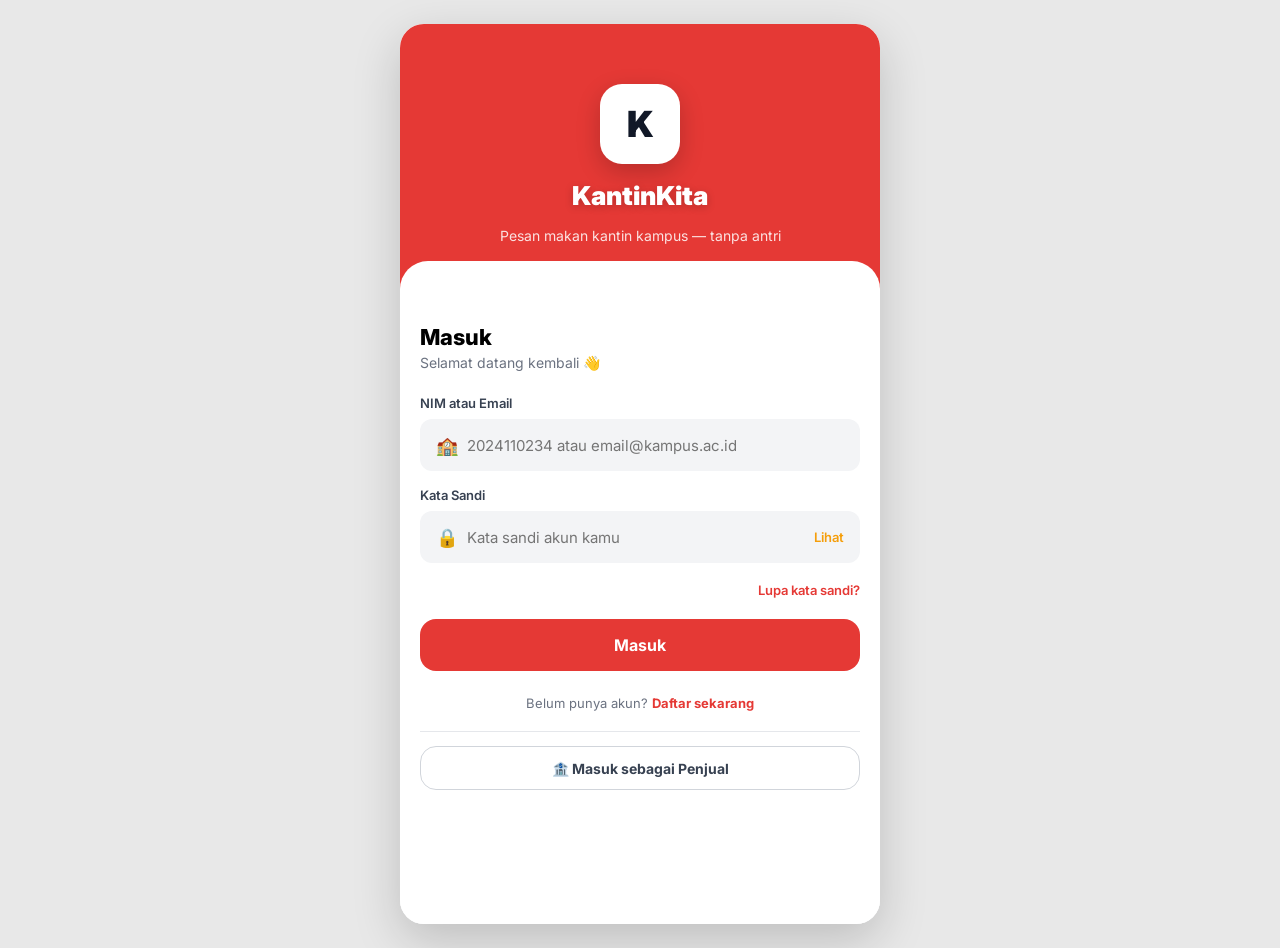
==== kantinkita.html @ 7dd6922f "first commit" ====
<!DOCTYPE html>
<html lang="id">
<head>
<meta charset="UTF-8">
<meta name="viewport" content="width=device-width, initial-scale=1.0">
<title>KantinKita – Prototipe</title>
<link href="https://fonts.googleapis.com/css2?family=Inter:wght@400;500;600;700;800;900&display=swap" rel="stylesheet">
<style>
/* ============================================================
   DESIGN TOKENS – KantinKita
   Kuning #FFC107 (primary 30%) + Merah #E53935 (secondary 10%)
   Netral putih/abu (60%) · 8-point Grid · Inter
   ============================================================ */
:root{
  --y:#FFC107;--yd:#F59E0B;--yl:#FFFBEB;--yb:#FCD34D;
  --r:#E53935;--rd:#C62828;--rl:#FEF2F2;
  --g:#16A34A;--gl:#F0FDF4;
  --n0:#FFF;--n50:#F9FAFB;--n100:#F3F4F6;--n200:#E5E7EB;
  --n300:#D1D5DB;--n400:#9CA3AF;--n500:#6B7280;
  --n600:#4B5563;--n700:#374151;--n900:#111827;
  --F:'Inter',-apple-system,sans-serif;
  --s1:4px;--s2:8px;--s3:12px;--s4:16px;--s5:20px;
  --s6:24px;--s8:32px;--s10:40px;--s12:48px;--s20:80px;
  --rS:8px;--rM:12px;--rL:16px;--rXL:20px;--r2:28px;--rF:999px;
  --sh1:0 1px 3px rgba(0,0,0,.06),0 1px 2px rgba(0,0,0,.04);
  --sh2:0 4px 12px rgba(0,0,0,.08);
  --sh3:0 8px 24px rgba(0,0,0,.12);
  --sh4:0 16px 48px rgba(0,0,0,.18);
}
*,*::before,*::after{box-sizing:border-box;margin:0;padding:0}
html{height:100%}
body{font-family:var(--F);background:var(--n200);-webkit-font-smoothing:antialiased;height:100%}
button{cursor:pointer;font-family:inherit;border:none;background:none}
a{color:inherit;text-decoration:none}
input,textarea,select{font-family:inherit}
img,svg{display:block;max-width:100%}

/* APP WRAPPER */
.wrap{min-height:100vh;display:flex;justify-content:center;background:var(--n200)}
@media(min-width:600px){
  .wrap{padding:24px 0;background:#E8E8E8}
}
.app{width:100%;max-width:480px;min-height:100vh;position:relative;background:var(--n50)}
@media(min-width:600px){
  .app{border-radius:24px;box-shadow:var(--sh4);overflow:hidden;min-height:calc(100vh - 48px)}
}

/* SCREENS */
.screen{display:none;flex-direction:column;height:100vh;overflow:hidden;background:var(--n50)}
.screen.on{display:flex}
.page{flex:1;overflow-y:auto;overflow-x:hidden;background:var(--n100);-webkit-overflow-scrolling:touch}
.page.wh{background:var(--n0)}

/* HEADER */
.hdr{height:56px;background:var(--n0);border-bottom:1px solid var(--n200);display:flex;align-items:center;gap:var(--s3);padding:0 var(--s4);flex-shrink:0;z-index:10}
.hdr-logo{display:flex;align-items:center;gap:var(--s2)}
.hdr-box{width:34px;height:34px;background:var(--y);border-radius:var(--rS);display:flex;align-items:center;justify-content:center;font-size:16px;font-weight:900;color:var(--n900);flex-shrink:0}
.hdr-name{font-size:17px;font-weight:800;color:var(--n900)}
.hdr-name em{color:var(--r);font-style:normal}
.hdr-title{flex:1;font-size:17px;font-weight:700}
.hdr-sub{font-size:11px;color:var(--n500)}
.sp{flex:1}
.ico-btn{width:40px;height:40px;border-radius:var(--rF);background:var(--n100);display:flex;align-items:center;justify-content:center;font-size:16px;flex-shrink:0;cursor:pointer;transition:background .15s}
.ico-btn:hover{background:var(--n200)}

/* HAMBURGER */
.ham{width:40px;height:40px;border-radius:var(--rF);background:var(--n100);display:flex;flex-direction:column;align-items:center;justify-content:center;gap:5px;cursor:pointer;flex-shrink:0;transition:background .15s}
.ham:hover{background:var(--n200)}
.ham span{width:20px;height:2px;background:var(--n700);border-radius:2px;transition:all .3s ease;display:block}
.ham.on span:nth-child(1){transform:translateY(7px) rotate(45deg)}
.ham.on span:nth-child(2){opacity:0;transform:scaleX(0)}
.ham.on span:nth-child(3){transform:translateY(-7px) rotate(-45deg)}

/* OVERLAY + DRAWER */
.ov{position:fixed;inset:0;background:rgba(0,0,0,.45);z-index:300;opacity:0;visibility:hidden;transition:opacity .3s,visibility .3s}
.ov.on{opacity:1;visibility:visible}
.drw{position:fixed;top:0;left:0;bottom:0;width:min(310px,85vw);background:var(--n0);z-index:400;transform:translateX(-100%);transition:transform .35s cubic-bezier(.4,0,.2,1);display:flex;flex-direction:column;overflow-y:auto}
.drw.on{transform:translateX(0)}
.drw-top{padding:var(--s5);border-bottom:1px solid var(--n100);display:flex;align-items:center;justify-content:space-between}
.drw-user{display:flex;align-items:center;gap:var(--s3);padding:var(--s4);background:var(--yl);border-radius:var(--rL);margin:var(--s4) var(--s4) var(--s2)}
.drw-av{width:46px;height:46px;border-radius:var(--rF);background:var(--y);display:flex;align-items:center;justify-content:center;font-size:17px;font-weight:800;color:white;flex-shrink:0}
.drw-name{font-weight:700;font-size:14px}
.drw-nim{font-size:11px;color:var(--n500)}
.drw-sec{margin:4px var(--s4) var(--s3)}
.drw-stl{font-size:10px;font-weight:700;text-transform:uppercase;letter-spacing:.1em;color:var(--n400);margin-bottom:var(--s2);padding-left:var(--s2)}
.drw-a{display:flex;align-items:center;gap:var(--s3);padding:var(--s3);border-radius:var(--rM);font-size:14px;font-weight:500;color:var(--n700);margin-bottom:2px;transition:background .15s;cursor:pointer}
.drw-a:hover,.drw-a.on{background:var(--yl);color:var(--n900);font-weight:600}
.drw-ic{width:34px;height:34px;border-radius:var(--rS);background:var(--n100);display:flex;align-items:center;justify-content:center;font-size:15px;flex-shrink:0}
.drw-a.on .drw-ic{background:var(--y)}
.drw-out{margin:auto var(--s4) var(--s6);padding:var(--s3);border-radius:var(--rM);color:var(--r);font-weight:600;font-size:14px;display:flex;align-items:center;gap:var(--s3);cursor:pointer}
.drw-out:hover{background:var(--rl)}

/* BOTTOM NAV */
.bnv{height:72px;background:var(--n0);border-top:1px solid var(--n200);display:flex;align-items:flex-start;padding-top:10px;flex-shrink:0}
.bni{flex:1;display:flex;flex-direction:column;align-items:center;gap:3px;font-size:10px;font-weight:500;color:var(--n400);padding:4px;cursor:pointer;transition:color .2s}
.bni.on{color:var(--yd)}
.bnic{width:28px;height:28px;border-radius:var(--rS);display:flex;align-items:center;justify-content:center;font-size:17px;position:relative}
.bni.on .bnic{background:var(--yl)}
.cb{position:absolute;top:-4px;right:-6px;min-width:18px;height:18px;background:var(--r);border-radius:var(--rF);display:none;align-items:center;justify-content:center;font-size:10px;font-weight:800;color:white;padding:0 4px}
.cb.on{display:flex}

/* TOAST */
#tc{position:fixed;bottom:80px;left:50%;transform:translateX(-50%);z-index:600;display:flex;flex-direction:column;gap:var(--s2);pointer-events:none;width:min(400px,calc(100vw - 32px))}
.toast{background:var(--n900);color:white;padding:var(--s3) var(--s4);border-radius:var(--rL);font-size:14px;font-weight:500;display:flex;align-items:center;gap:var(--s2);box-shadow:var(--sh3);opacity:0;transform:translateY(12px);transition:opacity .3s,transform .3s;pointer-events:auto}
.toast.on{opacity:1;transform:translateY(0)}
.toast.err{background:var(--rd)}

/* MODAL SHEET */
.mb{position:fixed;inset:0;background:rgba(0,0,0,.5);z-index:500;display:flex;align-items:flex-end;opacity:0;visibility:hidden;transition:opacity .3s,visibility .3s}
.mb.on{opacity:1;visibility:visible}
.ms{background:var(--n0);border-radius:var(--r2) var(--r2) 0 0;width:100%;max-height:85vh;overflow-y:auto;padding-bottom:var(--s8);transform:translateY(100%);transition:transform .4s cubic-bezier(.4,0,.2,1)}
.mb.on .ms{transform:translateY(0)}
.mh{width:40px;height:4px;background:var(--n200);border-radius:var(--rF);margin:var(--s3) auto var(--s4)}
.mt{font-size:18px;font-weight:800;padding:0 var(--s4);margin-bottom:var(--s4)}

/* BANNER */
.bnr{background:var(--y);border-radius:var(--rXL);padding:var(--s5);margin:var(--s4);position:relative;overflow:hidden}
.bnr::before{content:'';position:absolute;right:-30px;top:-30px;width:130px;height:130px;border-radius:50%;background:rgba(255,255,255,.1)}
.bnr::after{content:'';position:absolute;right:30px;bottom:-40px;width:100px;height:100px;border-radius:50%;background:rgba(255,255,255,.07)}
.bnr-t{font-size:17px;font-weight:800;color:var(--n900);line-height:1.35;margin-bottom:var(--s3);position:relative}
.bnr-b{display:inline-block;background:var(--n900);color:white;font-size:13px;font-weight:700;padding:var(--s2) var(--s4);border-radius:var(--rF);position:relative;cursor:pointer}
.bnr-r{background:var(--r)}
.bnr-r .bnr-t{color:white}
.bnr-r .bnr-b{background:white;color:var(--n900)}

/* QUICK GRID */
.qg{display:grid;grid-template-columns:repeat(4,1fr);gap:4px;padding:var(--s2) var(--s4) var(--s3);background:var(--n0)}
.qi{display:flex;flex-direction:column;align-items:center;gap:var(--s2);padding:var(--s2) var(--s1);border-radius:var(--rM);cursor:pointer;transition:background .15s}
.qi:hover{background:var(--n100)}
.qic{width:52px;height:52px;border-radius:14px;display:flex;align-items:center;justify-content:center;font-size:22px}
.qi-y{background:var(--yl)}.qi-r{background:var(--rl)}.qi-b{background:#EFF6FF}.qi-g{background:var(--gl)}
.ql{font-size:10px;font-weight:600;color:var(--n600);text-align:center;line-height:1.3}

/* CATEGORY TABS */
.ct{display:flex;gap:var(--s2);overflow-x:auto;padding:var(--s2) var(--s4) var(--s3);background:var(--n0);scrollbar-width:none}
.ct::-webkit-scrollbar{display:none}
.ctb{display:inline-flex;align-items:center;height:32px;padding:0 var(--s4);border-radius:var(--rF);font-size:13px;font-weight:600;white-space:nowrap;border:1.5px solid var(--n300);color:var(--n600);background:var(--n0);cursor:pointer;transition:all .2s;flex-shrink:0}
.ctb:hover{border-color:var(--y);color:var(--n900)}
.ctb.on{background:var(--y);border-color:var(--y);color:var(--n900);font-weight:700}

/* STAN CARD */
.sc{display:block;margin:0 var(--s4) var(--s3);background:var(--n0);border-radius:var(--rL);overflow:hidden;box-shadow:var(--sh1);cursor:pointer;transition:transform .2s,box-shadow .2s}
.sc:hover{transform:translateY(-2px);box-shadow:var(--sh2)}
.sb{height:110px;display:flex;align-items:center;justify-content:center;font-size:46px}
.sba{background:var(--y)}
.sbb{background:var(--rl)}
.sd{padding:var(--s3) var(--s4)}
.sn{font-size:16px;font-weight:700;margin-bottom:2px}
.sm{font-size:12px;color:var(--n500);margin-bottom:var(--s2)}
.st{display:flex;flex-wrap:wrap;gap:var(--s1)}

/* MENU ITEM */
.mi{display:flex;align-items:center;gap:var(--s3);padding:var(--s3) var(--s4);background:var(--n0);border-bottom:1px solid var(--n100);transition:background .15s}
.mi:hover{background:var(--n50)}
.mi.hid{display:none!important}
.fi{border-radius:var(--rM);flex-shrink:0;display:flex;align-items:center;justify-content:center;font-size:26px}
.fi-s{width:56px;height:56px;font-size:24px}
.fi-m{width:64px;height:64px;font-size:28px}
.fi-y{background:var(--yl)}
.fi-r{background:var(--rl)}
.fi-b{background:#DBEAFE}
.fi-o{background:#FFEDD5}
.fi-g{background:#DCFCE7}
.mb2{flex:1;min-width:0}
.mn{font-size:14px;font-weight:700;margin-bottom:2px}
.md{font-size:12px;color:var(--n500);margin-bottom:4px;overflow:hidden;text-overflow:ellipsis;white-space:nowrap}
.mp{font-size:14px;font-weight:700}

/* BADGES */
.bdg{display:inline-flex;align-items:center;border-radius:var(--rS);padding:2px var(--s2);font-size:10px;font-weight:700;white-space:nowrap}
.by{background:var(--yl);color:#92640D;border:1px solid var(--yb)}
.br{background:var(--rl);color:var(--r)}
.bg{background:var(--gl);color:var(--g)}
.bd{background:var(--n900);color:white}
.bn{background:var(--n100);color:var(--n500)}
.bp{border-radius:var(--rF);padding:4px var(--s3)}

/* BUTTONS */
.btn{display:inline-flex;align-items:center;justify-content:center;gap:var(--s2);border-radius:var(--rF);font-family:var(--F);font-size:14px;font-weight:700;padding:0 var(--s5);height:44px;cursor:pointer;border:none;transition:all .2s;white-space:nowrap}
.bp2{background:var(--y);color:var(--n900)}.bp2:hover{background:var(--yd)}
.bs{background:var(--r);color:white}.bs:hover{background:var(--rd)}
.bo{background:transparent;color:var(--n700);border:1.5px solid var(--n300)}.bo:hover{border-color:var(--n500)}
.bg2{background:var(--n100);color:var(--n700)}.bg2:hover{background:var(--n200)}
.bfull{width:100%;border-radius:var(--rL)}
.blg{height:52px;font-size:16px}
.bsm{height:32px;font-size:12px;padding:0 var(--s3);border-radius:var(--rS)}
.badd{width:32px;height:32px;border-radius:var(--rS);background:var(--y);color:var(--n900);display:flex;align-items:center;justify-content:center;font-size:22px;font-weight:700;cursor:pointer;border:none;transition:all .15s;line-height:1}
.badd:hover{background:var(--yd);transform:scale(1.05)}
.badd:active{transform:scale(.95)}
.qc{display:inline-flex;align-items:center;gap:var(--s2)}
.qb{width:30px;height:30px;border-radius:var(--rS);border:1.5px solid var(--n300);background:white;display:flex;align-items:center;justify-content:center;font-size:16px;font-weight:700;cursor:pointer;transition:all .15s}
.qb:hover{border-color:var(--y);background:var(--yl)}
.qbp{background:var(--y);border-color:var(--y)}.qbp:hover{background:var(--yd)}
.qv{font-size:16px;font-weight:700;min-width:24px;text-align:center}

/* FORMS */
.fg{margin-bottom:var(--s4)}
.fl{display:block;font-size:13px;font-weight:600;color:var(--n700);margin-bottom:var(--s2)}
.fw2{position:relative}
.fi2{width:100%;height:52px;background:var(--n100);border:1.5px solid transparent;border-radius:var(--rM);padding:0 var(--s4);font-size:15px;color:var(--n900);outline:none;transition:all .2s}
.fi2:focus{background:white;border-color:var(--y)}
.fi2.err{background:var(--rl);border-color:var(--r)}
.fi2.ic{padding-left:46px}
.fic{position:absolute;left:var(--s4);top:50%;transform:translateY(-50%);font-size:18px;pointer-events:none}
.fsw{position:absolute;right:var(--s4);top:50%;transform:translateY(-50%);font-size:13px;font-weight:600;color:var(--yd);cursor:pointer}
.ferr{font-size:12px;color:var(--r);font-weight:500;margin-top:var(--s1);display:none;align-items:center;gap:4px}
.ferr.on{display:flex}

/* TOGGLE */
.tog{position:relative;width:50px;height:28px;cursor:pointer;flex-shrink:0}
.tog input{opacity:0;width:0;height:0;position:absolute}
.tt{position:absolute;inset:0;border-radius:14px;background:var(--n300);transition:background .3s}
.tog input:checked + .tt{background:var(--y)}
.th{position:absolute;top:2px;left:2px;width:24px;height:24px;border-radius:50%;background:white;box-shadow:0 2px 6px rgba(0,0,0,.25);transition:left .3s}
.tog input:checked ~ .th{left:24px}

/* PROGRESS / STEPS */
.prg{height:6px;background:var(--n200);border-radius:var(--rF);overflow:hidden}
.pf{height:100%;background:var(--y);border-radius:var(--rF);transition:width .5s}
.pf.rd{background:var(--r)}
.steps{display:flex;align-items:flex-start;padding:var(--s4)}
.stp{flex:1;display:flex;flex-direction:column;align-items:center;gap:var(--s2);font-size:10px;font-weight:500;color:var(--n400);position:relative;text-align:center}
.stp:not(:last-child)::after{content:'';position:absolute;top:12px;left:50%;width:100%;height:2px;background:var(--n200);z-index:0}
.stp.dn:not(:last-child)::after{background:var(--y)}
.sd2{width:24px;height:24px;border-radius:50%;border:2px solid var(--n300);background:white;display:flex;align-items:center;justify-content:center;font-size:10px;font-weight:800;z-index:1;position:relative}
.stp.dn{color:var(--yd)}.stp.dn .sd2{background:var(--y);border-color:var(--y);color:var(--n900)}
.stp.ac .sd2{border-color:var(--y);box-shadow:0 0 0 4px rgba(255,193,7,.25)}

/* ALERTS */
.al{border-radius:var(--rM);padding:var(--s3) var(--s4);font-size:13px;font-weight:500;display:flex;align-items:flex-start;gap:var(--s2);line-height:1.5;margin:var(--s2) var(--s4)}
.ay2{background:var(--yl);color:#92640D;border:1px solid var(--yb)}
.ar2{background:var(--rl);color:var(--rd);border:1px solid #FECACA}
.ag2{background:var(--gl);color:var(--g);border:1px solid #BBF7D0}
.an2{background:var(--n100);color:var(--n700)}

/* PRICE ROWS */
.pr{display:flex;justify-content:space-between;align-items:center;padding:var(--s2) var(--s4);font-size:14px}
.pl{color:var(--n500)}.pv{font-weight:600;color:var(--n900)}
.pt{display:flex;justify-content:space-between;align-items:center;padding:var(--s3) var(--s4);border-top:1px solid var(--n200)}
.pt .pl{font-size:15px;font-weight:700;color:var(--n900)}
.pt .pv{font-size:20px;font-weight:800;color:var(--r)}

/* PAYMENT */
.pi{display:flex;align-items:center;gap:var(--s3);padding:var(--s4);border-bottom:1px solid var(--n100);cursor:pointer;transition:background .15s}
.pi:hover{background:var(--n50)}.pi.on{background:var(--yl)}
.pc{width:44px;height:44px;border-radius:var(--rM);display:flex;align-items:center;justify-content:center;font-size:20px;flex-shrink:0}
.pn{font-size:14px;font-weight:700}
.pd{font-size:12px;color:var(--n500)}
.prd{width:20px;height:20px;border-radius:50%;border:2px solid var(--n300);flex-shrink:0;display:flex;align-items:center;justify-content:center;transition:border-color .2s}
.pi.on .prd{border-color:var(--y)}
.prd::after{content:'';width:10px;height:10px;border-radius:50%;background:transparent;transition:background .2s}
.pi.on .prd::after{background:var(--y)}

/* LOGIN */
.lh{background:var(--r);padding:60px 24px 48px;display:flex;flex-direction:column;align-items:center;gap:var(--s4);position:relative;overflow:hidden}
.lh::after{content:'';position:absolute;bottom:-1px;left:0;right:0;height:32px;background:var(--n0);border-radius:28px 28px 0 0}
.ll{width:80px;height:80px;background:white;border-radius:22px;display:flex;align-items:center;justify-content:center;font-size:36px;font-weight:900;color:var(--n900);box-shadow:0 8px 24px rgba(0,0,0,.2)}
.lt{font-size:26px;font-weight:900;color:white;text-shadow:0 2px 8px rgba(0,0,0,.2)}
.ls{font-size:14px;color:rgba(255,255,255,.85)}
.lf{background:var(--n0);padding:var(--s8) var(--s5) var(--s6)}

/* COUNTDOWN */
.cdn{text-align:center;background:var(--n50);border-radius:var(--rL);margin:var(--s2) var(--s4);padding:var(--s5) var(--s4)}
.cdnn{font-size:52px;font-weight:900;color:var(--n900);line-height:1}
.cdnu{font-size:20px;font-weight:600;color:var(--n500)}
.cdnl{font-size:13px;color:var(--n500);margin-top:var(--s2)}

/* SELLER CARDS */
.oc{background:var(--n0);border-radius:var(--rM);margin:0 var(--s4) var(--s3);border:1.5px solid var(--n200);overflow:hidden}
.och{padding:var(--s3) var(--s4);background:var(--n50);display:flex;justify-content:space-between;align-items:center;border-bottom:1px solid var(--n200)}
.oct{font-size:14px;font-weight:700}
.ocb{padding:var(--s3) var(--s4)}
.ocf{padding:var(--s3) var(--s4);border-top:1px solid var(--n200);display:flex;gap:var(--s2)}

/* STATS */
.sts{display:flex;gap:var(--s3);padding:var(--s3) var(--s4) var(--s1)}
.stc{flex:1;background:var(--n0);border-radius:var(--rM);padding:var(--s3);border:1px solid var(--n200)}
.stl{font-size:11px;color:var(--n500);margin-bottom:4px}
.stv{font-size:22px;font-weight:800;color:var(--n900)}
.stv.red{color:var(--r)}
.stt{font-size:10px;font-weight:600;color:var(--g);margin-top:2px}

/* STATUS PANEL */
.sp2{display:flex;border:1.5px solid var(--n300);border-radius:var(--rM);overflow:hidden;margin:0 var(--s4) var(--s3)}
.spb{flex:1;text-align:center;padding:var(--s3);font-size:13px;font-weight:600;color:var(--n500);border-right:1px solid var(--n300);cursor:pointer;transition:all .2s}
.spb:last-child{border-right:none}
.s-op{background:var(--gl);color:var(--g)}
.s-bz{background:var(--yl);color:#92640D}
.s-cl{background:var(--rl);color:var(--r)}

/* BAR CHART */
.bc{display:flex;align-items:flex-end;gap:var(--s2);height:80px;padding:0 var(--s4)}
.bar{flex:1;border-radius:4px 4px 0 0;background:var(--n200);transition:height .5s}
.bar.hi{background:var(--y)}
.bl{display:flex;gap:var(--s2);padding:4px var(--s4) 0}
.bl span{flex:1;text-align:center;font-size:10px;color:var(--n400)}

/* LIVE PILL */
.lp{background:var(--n900);color:white;border-radius:var(--rL);padding:var(--s3) var(--s4);margin:0 var(--s4) var(--s3);display:flex;justify-content:space-between;align-items:center;font-size:13px;font-weight:500;cursor:pointer;box-shadow:var(--sh3)}
.ld{width:8px;height:8px;border-radius:50%;background:#4ADE80;display:inline-block;margin-right:var(--s2);animation:pulse 2s infinite}
@keyframes pulse{0%,100%{opacity:1}50%{opacity:.4}}

/* STICK */
.stk{background:var(--n0);border-top:1px solid var(--n200);padding:var(--s3) var(--s4);flex-shrink:0}

/* SEARCH */
.srb{display:flex;align-items:center;gap:var(--s3);background:var(--n100);border-radius:var(--rF);padding:0 var(--s4);height:48px;border:1.5px solid transparent;transition:all .2s;margin:var(--s2) var(--s4) var(--s3)}
.srb:focus-within{background:white;border-color:var(--y)}
.sri{flex:1;border:none;background:transparent;outline:none;font-size:15px;color:var(--n900)}
.sri::placeholder{color:var(--n400)}

/* MISC */
.sec{background:var(--n0);margin-bottom:var(--s2)}
.sh{display:flex;align-items:center;justify-content:space-between;padding:var(--s3) var(--s4) var(--s1)}
.stit{font-size:16px;font-weight:700}
.sl{font-size:13px;font-weight:600;color:var(--r);cursor:pointer}
.div{height:8px;background:var(--n100)}
.row{display:flex;align-items:center;gap:var(--s3)}
.f1{flex:1}
.hid{display:none!important}
.rt{font-weight:700;font-size:14px;color:#D97706}
.star{font-size:36px;cursor:pointer;transition:transform .1s}
.star:hover{transform:scale(1.2)}
@keyframes fi{from{opacity:0;transform:translateY(8px)}to{opacity:1;transform:translateY(0)}}
.ani{animation:fi .3s ease forwards}
</style>
</head>
<body>
<div class="wrap">
<div class="app">

<!-- SHARED: Overlay -->
<div class="ov" id="ov" onclick="Drawer.close()"></div>

<!-- SHARED: Nav Drawer (Hamburger) -->
<nav class="drw" id="drw" aria-label="Menu navigasi">
  <div class="drw-top">
    <div class="hdr-logo"><div class="hdr-box">K</div><span class="hdr-name">Kantin<em>Kita</em></span></div>
    <button class="ico-btn" onclick="Drawer.close()" aria-label="Tutup menu">&#10005;</button>
  </div>
  <div class="drw-user">
    <div class="drw-av">F</div>
    <div><div class="drw-name">Febri Ramadhan</div><div class="drw-nim">NIM: 2024110234</div></div>
  </div>
  <div class="drw-sec">
    <div class="drw-stl">Mahasiswa</div>
    <div class="drw-a" onclick="go('beranda')"><span class="drw-ic">&#127968;</span>Beranda</div>
    <div class="drw-a" onclick="go('cari')"><span class="drw-ic">&#128269;</span>Cari Menu</div>
    <div class="drw-a" onclick="go('keranjang')"><span class="drw-ic">&#128722;</span>Keranjang</div>
    <div class="drw-a" onclick="go('status')"><span class="drw-ic">&#128203;</span>Pesanan Aktif</div>
  </div>
  <div class="drw-sec">
    <div class="drw-stl">Penjual</div>
    <div class="drw-a" onclick="go('dasbor')"><span class="drw-ic">&#127974;</span>Dasbor Stan</div>
    <div class="drw-a" onclick="go('laporan')"><span class="drw-ic">&#128202;</span>Laporan</div>
  </div>
  <div class="drw-out" onclick="go('login')"><span class="drw-ic" style="background:var(--rl)">&#128682;</span>Keluar</div>
</nav>

<!-- TOAST container -->
<div id="tc"></div>

<!-- ============================================================
     SCREEN 1: LOGIN
     ============================================================ -->
<div class="screen on" id="s-login">
  <div class="page wh" style="overflow-y:auto">
    <div class="lh">
      <div class="ll">K</div>
      <div class="lt">KantinKita</div>
      <div class="ls">Pesan makan kantin kampus &#8212; tanpa antri</div>
    </div>
    <div class="lf">
      <h1 style="font-size:22px;font-weight:800;margin-bottom:4px">Masuk</h1>
      <p style="font-size:14px;color:var(--n500);margin-bottom:24px">Selamat datang kembali &#128075;</p>
      <form id="loginForm" novalidate>
        <div class="fg">
          <label class="fl" for="nim">NIM atau Email</label>
          <div class="fw2">
            <span class="fic">&#127979;</span>
            <input class="fi2 ic" type="text" id="nim" placeholder="2024110234 atau email@kampus.ac.id" autocomplete="username">
          </div>
          <div class="ferr" id="e-nim">&#9888; NIM atau email tidak boleh kosong</div>
        </div>
        <div class="fg">
          <label class="fl" for="pw">Kata Sandi</label>
          <div class="fw2">
            <span class="fic">&#128274;</span>
            <input class="fi2 ic" type="password" id="pw" placeholder="Kata sandi akun kamu" autocomplete="current-password">
            <span class="fsw" id="showpw" onclick="togglePw()">Lihat</span>
          </div>
          <div class="ferr" id="e-pw">&#9888; Kata sandi minimal 6 karakter</div>
        </div>
        <div style="text-align:right;margin-bottom:20px"><span style="font-size:13px;font-weight:600;color:var(--r);cursor:pointer">Lupa kata sandi?</span></div>
        <button type="submit" id="loginBtn" class="btn bs bfull blg" style="margin-bottom:14px">Masuk</button>
      </form>
      <p style="text-align:center;font-size:13px;color:var(--n500);padding:10px 0">Belum punya akun? <span style="color:var(--r);font-weight:700;cursor:pointer">Daftar sekarang</span></p>
      <hr style="border:none;border-top:1px solid var(--n200);margin:10px 0 14px">
      <button class="btn bo bfull" onclick="go('dasbor')" style="font-size:14px">&#127974; Masuk sebagai Penjual</button>
    </div>
  </div>
</div>

<!-- ============================================================
     SCREEN 2: BERANDA
     ============================================================ -->
<div class="screen" id="s-beranda">
  <header class="hdr">
    <button class="ham" id="ham" onclick="Drawer.open()" aria-label="Buka menu" aria-expanded="false"><span></span><span></span><span></span></button>
    <div class="hdr-logo"><div class="hdr-box">K</div><span class="hdr-name">Kantin<em>Kita</em></span></div>
    <div class="sp"></div>
    <button class="ico-btn" aria-label="Notifikasi">&#128276;</button>
    <div style="width:36px;height:36px;border-radius:50%;background:var(--y);display:flex;align-items:center;justify-content:center;font-size:14px;font-weight:800;color:white;flex-shrink:0">F</div>
  </header>
  <div class="page">
    <div class="sec" style="padding:10px 16px 4px;display:flex;justify-content:space-between;align-items:center">
      <div><div style="font-size:11px;color:var(--n500);font-weight:500">Lokasi kamu</div><div style="font-size:15px;font-weight:700">&#128205; Gedung B &#9660;</div></div>
      <div style="font-size:12px;color:var(--n500)">Halo, <strong>Febri</strong>!</div>
    </div>
    <div style="padding:4px 16px 8px;background:var(--n0)">
      <div class="srb" onclick="go('cari')" style="cursor:pointer">
        <span style="font-size:18px;color:var(--n400)">&#128269;</span>
        <span style="color:var(--n400);font-size:15px">Mau makan apa hari ini?</span>
      </div>
    </div>
    <div class="bnr" onclick="go('cari')" style="cursor:pointer">
      <div class="bnr-t">Istirahat jam 12.00?<br>Ambil pesananmu jam 12.15 &#10024;</div>
      <div class="bnr-b">Pesan Sekarang</div>
    </div>
    <div class="qg">
      <div class="qi" onclick="go('cari')"><div class="qic qi-y">&#9889;</div><span class="ql">Pickup Cepat</span></div>
      <div class="qi" onclick="go('cari')"><div class="qic qi-b">&#128336;</div><span class="ql">Terjadwal</span></div>
      <div class="qi" onclick="go('cari')"><div class="qic qi-g">&#128176;</div><span class="ql">Hemat</span></div>
      <div class="qi" onclick="go('status')"><div class="qic qi-r">&#128260;</div><span class="ql">Pesan Ulang</span></div>
    </div>
    <div class="div"></div>
    <!-- INTERACTIVE: Category Filter Tabs -->
    <div class="sec">
      <div class="sh"><h2 class="stit">Menu Kantin</h2></div>
      <div class="ct" role="tablist">
        <button class="ctb on" data-cat="semua" onclick="filterMenu(this)" role="tab">Semua</button>
        <button class="ctb" data-cat="nasi" onclick="filterMenu(this)" role="tab">&#127859; Nasi</button>
        <button class="ctb" data-cat="mie" onclick="filterMenu(this)" role="tab">&#127836; Mie</button>
        <button class="ctb" data-cat="ayam" onclick="filterMenu(this)" role="tab">&#127831; Ayam</button>
        <button class="ctb" data-cat="minuman" onclick="filterMenu(this)" role="tab">&#129400; Minuman</button>
        <button class="ctb" data-cat="diskon" onclick="filterMenu(this)" role="tab">&#128293; Diskon</button>
      </div>
      <div id="no-res" class="al ay2 hid" style="margin:12px 16px" role="status">Tidak ada menu untuk kategori ini.</div>
      <!-- Stan A Card -->
      <div class="sc" onclick="go('menu')">
        <div class="sb sba">&#127859;</div>
        <div class="sd">
          <div style="display:flex;justify-content:space-between;margin-bottom:4px"><h3 class="sn">Stan A &ndash; Nasi &amp; Ayam</h3><span class="rt">&#9733; 4.8</span></div>
          <div class="sm">120 m &middot; Buka s/d 14.00 &middot; 230 ulasan</div>
          <div class="st"><span class="bdg by bp">Antrean 3</span><span class="bdg bg bp">&#177;10 mnt</span><span class="bdg bd bp">Terlaris</span><span class="bdg br bp">&#128293; &minus;10%</span></div>
        </div>
      </div>
      <!-- Menu items (filterable) -->
      <div class="mi" data-cat="nasi semua">
        <div class="fi fi-s fi-y">&#127859;</div>
        <div class="mb2"><div class="mn">Nasi Goreng Spesial <span class="bdg bd" style="font-size:9px">Terlaris</span></div><div class="md">Telur ceplok, ayam suwir, kerupuk</div><div class="mp">Rp 15.000</div></div>
        <button class="badd" onclick="event.stopPropagation();Cart.add('nasi-goreng','Nasi Goreng Spesial',15000,'&#127859;')">+</button>
      </div>
      <div class="mi" data-cat="ayam semua">
        <div class="fi fi-s fi-r">&#127831;</div>
        <div class="mb2"><div class="mn">Ayam Geprek <span class="bdg br" style="font-size:9px">Sisa 3!</span></div><div class="md">Ayam krispi, sambal geprek, lalapan</div><div class="mp">Rp 17.000</div></div>
        <button class="badd" onclick="event.stopPropagation();Cart.add('ayam-geprek','Ayam Geprek',17000,'&#127831;')">+</button>
      </div>
      <div class="mi" data-cat="minuman semua">
        <div class="fi fi-s fi-b">&#129400;</div>
        <div class="mb2"><div class="mn">Es Teh Manis</div><div class="md">Teh segar, es batu, gula aren</div><div class="mp">Rp 5.000</div></div>
        <button class="badd" onclick="event.stopPropagation();Cart.add('es-teh','Es Teh Manis',5000,'&#129400;')">+</button>
      </div>
      <div class="mi" data-cat="diskon semua">
        <div class="fi fi-s fi-o">&#129372;</div>
        <div class="mb2"><div class="mn">Paket Hemat <span class="bdg br" style="font-size:9px">&minus;15%</span></div><div class="md">Nasi + Es Teh &bull; hemat Rp 3.000</div><div class="mp">Rp 18.000 <span style="color:var(--n400);text-decoration:line-through;font-size:11px">Rp 21.000</span></div></div>
        <button class="badd" onclick="event.stopPropagation();Cart.add('paket-hemat','Paket Hemat',18000,'&#129372;')">+</button>
      </div>
      <!-- Stan B -->
      <div class="sc" onclick="go('menu')" style="margin-top:4px">
        <div class="sb sbb">&#127836;</div>
        <div class="sd">
          <div style="display:flex;justify-content:space-between;margin-bottom:4px"><h3 class="sn">Stan B &ndash; Mie &amp; Bakso</h3><span class="rt">&#9733; 4.6</span></div>
          <div class="sm">80 m &middot; Buka s/d 13.30 &middot; 118 ulasan</div>
          <div class="st"><span class="bdg by bp">Antrean 1</span><span class="bdg bg bp">&#177;7 mnt</span><span class="bdg bn bp">Halal</span></div>
        </div>
      </div>
      <div class="mi" data-cat="mie semua">
        <div class="fi fi-s fi-o">&#127836;</div>
        <div class="mb2"><div class="mn">Mie Ayam Spesial</div><div class="md">Mie kenyal, ayam, pangsit rebus</div><div class="mp">Rp 13.000</div></div>
        <button class="badd" onclick="event.stopPropagation();Cart.add('mie-ayam','Mie Ayam Spesial',13000,'&#127836;')">+</button>
      </div>
    </div>
    <!-- Live Pill -->
    <div class="lp" onclick="go('status')"><div><span class="ld"></span>Pesanan #A-27 &middot; siap 12.15</div><span style="font-weight:700;color:var(--y)">Lihat &rarr;</span></div>
    <div style="height:8px"></div>
  </div>
  <nav class="bnv">
    <div class="bni on" onclick="go('beranda')"><div class="bnic">&#127968;</div>Beranda</div>
    <div class="bni" onclick="go('cari')"><div class="bnic">&#128269;</div>Cari</div>
    <div class="bni" onclick="go('keranjang')"><div class="bnic" style="position:relative">&#128722;<span class="cb" id="cart-badge-b">0</span></div>Keranjang</div>
    <div class="bni" onclick="go('status')"><div class="bnic">&#128203;</div>Pesanan</div>
    <div class="bni" onclick="Drawer.open()"><div class="bnic">&#9776;</div>Menu</div>
  </nav>
</div>

<!-- ============================================================
     SCREEN 3: CARI & FILTER
     ============================================================ -->
<div class="screen" id="s-cari">
  <header class="hdr">
    <button class="ico-btn" onclick="go('beranda')" style="font-size:20px">&#8592;</button>
    <div class="srb" style="flex:1;margin:0;height:40px">
      <span style="font-size:18px;color:var(--n400)">&#128269;</span>
      <input class="sri" id="search-input" placeholder="nasi goreng, ayam, mie..." autofocus>
    </div>
    <button class="btn bsm bp2" onclick="Toast.show('Mencari menu...')">Cari</button>
  </header>
  <div class="page">
    <div class="ct" role="tablist">
      <button class="ctb on" data-cat2="semua" onclick="filterSearch(this)" role="tab">Semua</button>
      <button class="ctb" data-cat2="cepat" onclick="filterSearch(this)" role="tab">&#9889; Tercepat</button>
      <button class="ctb" data-cat2="murah" onclick="filterSearch(this)" role="tab">&#128176; Termurah</button>
      <button class="ctb" data-cat2="diskon" onclick="filterSearch(this)" role="tab">&#128293; Diskon</button>
    </div>
    <div style="background:var(--n0);border-bottom:1px solid var(--n100);padding:8px 16px;display:flex;justify-content:space-between"><span style="font-size:14px;font-weight:700">4 menu ditemukan</span><span style="font-size:12px;color:var(--n500)">Urutkan &#9660;</span></div>
    <div class="sec">
      <div class="mi" data-cat2="semua cepat">
        <div class="fi fi-m fi-y">&#127859;</div>
        <div class="mb2"><div class="mn">Nasi Goreng Spesial <span class="bdg bd" style="font-size:9px">Terlaris</span></div><div class="md">Stan A &middot; Rp 15.000</div><div style="margin-top:4px"><span class="bdg bg">&#177;8 mnt</span></div></div>
        <button class="badd" onclick="Cart.add('nasi-goreng','Nasi Goreng Spesial',15000,'&#127859;')">+</button>
      </div>
      <div class="mi" data-cat2="semua murah">
        <div class="fi fi-m fi-r">&#127831;</div>
        <div class="mb2"><div class="mn">Ayam Geprek</div><div class="md">Stan A &middot; Rp 17.000</div><div style="margin-top:4px"><span class="bdg bg">&#177;10 mnt</span></div></div>
        <button class="badd" onclick="Cart.add('ayam-geprek','Ayam Geprek',17000,'&#127831;')">+</button>
      </div>
      <div class="mi" data-cat2="semua cepat murah">
        <div class="fi fi-m fi-o">&#127836;</div>
        <div class="mb2"><div class="mn">Mie Ayam Spesial</div><div class="md">Stan B &middot; Rp 13.000</div><div style="margin-top:4px"><span class="bdg bg">&#177;7 mnt</span></div></div>
        <button class="badd" onclick="Cart.add('mie-ayam','Mie Ayam Spesial',13000,'&#127836;')">+</button>
      </div>
      <div class="mi" data-cat2="semua diskon">
        <div class="fi fi-m fi-o">&#129372;</div>
        <div class="mb2"><div class="mn">Paket Hemat <span class="bdg br" style="font-size:9px">&minus;15%</span></div><div class="md">Stan A &middot; Rp 18.000</div><div style="margin-top:4px"><span class="bdg by">Hemat Rp 3rb</span></div></div>
        <button class="badd" onclick="Cart.add('paket-hemat','Paket Hemat',18000,'&#129372;')">+</button>
      </div>
      <div id="no-res2" class="al ay2 hid" role="status">Tidak ada menu untuk filter ini.</div>
    </div>
  </div>
  <nav class="bnv">
    <div class="bni" onclick="go('beranda')"><div class="bnic">&#127968;</div>Beranda</div>
    <div class="bni on" onclick="go('cari')"><div class="bnic">&#128269;</div>Cari</div>
    <div class="bni" onclick="go('keranjang')"><div class="bnic" style="position:relative">&#128722;<span class="cb" id="cart-badge-c">0</span></div>Keranjang</div>
    <div class="bni" onclick="go('status')"><div class="bnic">&#128203;</div>Pesanan</div>
    <div class="bni" onclick="Drawer.open()"><div class="bnic">&#9776;</div>Menu</div>
  </nav>
</div>

<!-- ============================================================
     SCREEN 4: MENU STAN
     ============================================================ -->
<div class="screen" id="s-menu">
  <header class="hdr">
    <button class="ico-btn" onclick="go('beranda')" style="font-size:20px">&#8592;</button>
    <h1 class="hdr-title">Stan A &ndash; Nasi &amp; Ayam</h1>
    <button class="ico-btn">&#9825;</button>
  </header>
  <div class="page">
    <div style="height:110px;background:var(--y);display:flex;align-items:center;justify-content:center;font-size:52px">&#127859;</div>
    <div class="sec" style="padding:14px 16px">
      <div style="display:flex;justify-content:space-between;align-items:flex-start;margin-bottom:4px"><h2 style="font-size:19px;font-weight:800">Stan A &ndash; Nasi &amp; Ayam</h2><span class="rt">&#9733; 4.8</span></div>
      <p style="font-size:12px;color:var(--n500);margin-bottom:10px">120 m &middot; Buka s/d 14.00 &middot; 230 ulasan</p>
      <div class="al ay2" style="margin:0">&#127859; Antrean 3 pesanan &middot; siap dalam &#177;10 menit</div>
    </div>
    <div class="ct" role="tablist">
      <button class="ctb on" data-cat3="semua" onclick="filterMenu3(this)" role="tab">&#11088; Terlaris</button>
      <button class="ctb" data-cat3="nasi" onclick="filterMenu3(this)" role="tab">Nasi</button>
      <button class="ctb" data-cat3="lauk" onclick="filterMenu3(this)" role="tab">Lauk</button>
      <button class="ctb" data-cat3="minuman" onclick="filterMenu3(this)" role="tab">Minuman</button>
    </div>
    <div class="div"></div>
    <div class="sec">
      <div class="mi" data-cat3="nasi semua">
        <div class="fi fi-m fi-y">&#127859;</div>
        <div class="mb2"><div class="mn">Nasi Goreng Spesial <span class="bdg bd" style="font-size:9px">Terlaris</span></div><div class="md">Telur ceplok, ayam suwir, kerupuk. Tersedia pedas/tidak.</div><div class="mp">Rp 15.000</div></div>
        <button class="badd" onclick="Cart.add('nasi-goreng','Nasi Goreng Spesial',15000,'&#127859;')">+</button>
      </div>
      <div class="mi" data-cat3="lauk semua">
        <div class="fi fi-m fi-r">&#127831;</div>
        <div class="mb2"><div class="mn">Ayam Geprek <span class="bdg br" style="font-size:9px">Sisa 3!</span></div><div class="md">Ayam goreng krispi, sambal geprek, lalapan.</div><div class="mp">Rp 17.000</div></div>
        <button class="badd" onclick="Cart.add('ayam-geprek','Ayam Geprek',17000,'&#127831;')">+</button>
      </div>
      <div class="mi" data-cat3="nasi semua" style="opacity:.5;pointer-events:none">
        <div class="fi fi-m fi-o">&#127822;</div>
        <div class="mb2"><div class="mn">Soto Ayam</div><div class="md"><em>Stok habis hari ini</em> &middot; Rp 14.000</div></div>
        <span class="bdg br" style="padding:8px 12px">Habis</span>
      </div>
      <div class="mi" data-cat3="minuman semua">
        <div class="fi fi-m fi-b">&#129400;</div>
        <div class="mb2"><div class="mn">Es Teh Manis</div><div class="md">Teh hitam segar, es batu, gula aren.</div><div class="mp">Rp 5.000</div></div>
        <button class="badd" onclick="Cart.add('es-teh','Es Teh Manis',5000,'&#129400;')">+</button>
      </div>
    </div>
    <div style="height:72px"></div>
  </div>
  <div class="stk">
    <div class="row">
      <div class="f1"><div style="font-size:11px;color:var(--n500)">Keranjang</div><div style="font-weight:700;font-size:15px" id="menu-cart-sum">Tambahkan menu dulu...</div></div>
      <button class="btn bp2 bsm" onclick="go('keranjang')" style="padding:0 18px;height:38px">Lanjut &rarr;</button>
    </div>
  </div>
  <nav class="bnv">
    <div class="bni" onclick="go('beranda')"><div class="bnic">&#127968;</div>Beranda</div>
    <div class="bni" onclick="go('cari')"><div class="bnic">&#128269;</div>Cari</div>
    <div class="bni" onclick="go('keranjang')"><div class="bnic" style="position:relative">&#128722;<span class="cb" id="cart-badge-m">0</span></div>Keranjang</div>
    <div class="bni" onclick="go('status')"><div class="bnic">&#128203;</div>Pesanan</div>
    <div class="bni" onclick="Drawer.open()"><div class="bnic">&#9776;</div>Menu</div>
  </nav>
</div>

<!-- ============================================================
     SCREEN 5: KERANJANG
     ============================================================ -->
<div class="screen" id="s-keranjang">
  <header class="hdr">
    <button class="ico-btn" onclick="go('menu')" style="font-size:20px">&#8592;</button>
    <h1 class="hdr-title">Keranjang</h1>
    <button class="ico-btn" onclick="Cart.clear();renderCart();Toast.show('Keranjang dikosongkan','err')">&#128465;</button>
  </header>
  <div class="page wh" style="overflow-y:auto">
    <div id="cart-empty" class="hid" style="text-align:center;padding:60px 20px">
      <div style="font-size:52px;margin-bottom:12px">&#128722;</div>
      <h2 style="font-size:18px;font-weight:700;margin-bottom:8px">Keranjang masih kosong</h2>
      <p style="color:var(--n500);margin-bottom:20px">Tambahkan menu dari stan favoritmu</p>
      <button class="btn bp2" onclick="go('beranda')">Lihat Menu</button>
    </div>
    <div id="cart-content">
      <div style="padding:14px 16px 6px">
        <div style="font-size:13px;font-weight:700;color:var(--n500);text-transform:uppercase;letter-spacing:.05em;margin-bottom:10px">Stan A &ndash; Nasi &amp; Ayam</div>
        <div id="cart-items"></div>
      </div>
      <div class="div"></div>
      <div style="padding:14px 16px">
        <label class="fl" for="catatan">Catatan Pesanan</label>
        <textarea id="catatan" style="width:100%;border:1.5px solid var(--n200);border-radius:var(--rM);padding:10px 14px;font-family:var(--F);font-size:14px;resize:none;outline:none;background:var(--n100)" rows="2" placeholder="cth. tanpa sambal, nasi sedikit..."></textarea>
      </div>
      <div class="div"></div>
      <div style="padding:14px 16px">
        <h2 style="font-size:15px;font-weight:700;margin-bottom:10px">Pilih Jam Ambil</h2>
        <div class="al ay2" style="margin:0 0 12px">&#128161; Istirahatmu 12.00&ndash;12.45 &middot; disarankan <strong>12.15</strong></div>
        <div style="display:flex;flex-direction:column;gap:8px">
          <label style="display:flex;align-items:center;justify-content:space-between;padding:12px;border:1.5px solid var(--y);border-radius:var(--rM);cursor:pointer;background:var(--yl)">
            <div><input type="radio" name="jam" value="12.15" checked style="margin-right:8px"><strong>12.15</strong> &mdash; Ramai</div>
            <span class="bdg by">Disarankan</span>
          </label>
          <label style="display:flex;align-items:center;justify-content:space-between;padding:12px;border:1.5px solid var(--n200);border-radius:var(--rM);cursor:pointer">
            <div><input type="radio" name="jam" value="12.45" style="margin-right:8px"><strong>12.45</strong> &mdash; Sepi &bull; Hemat 10%</div>
            <span class="bdg bg">Diskon</span>
          </label>
          <label style="display:flex;align-items:center;justify-content:space-between;padding:12px;border:1.5px solid var(--n200);border-radius:var(--rM);opacity:.5">
            <div><input type="radio" name="jam" disabled style="margin-right:8px"><strong>13.15</strong> &mdash; Penuh</div>
            <span class="bdg bn">Penuh</span>
          </label>
        </div>
      </div>
      <div class="div"></div>
      <div style="padding:12px 0 4px">
        <div class="pr"><span class="pl">Subtotal</span><span class="pv" id="cart-sub">Rp 0</span></div>
        <div class="pr"><span class="pl">Diskon</span><span class="pv" style="color:var(--g)">Rp 0</span></div>
        <div class="pt"><span class="pl">Total Bayar</span><span class="pv" id="cart-tot">Rp 0</span></div>
      </div>
    </div>
    <div style="height:16px"></div>
  </div>
  <div class="stk"><button class="btn bs bfull blg" onclick="go('bayar')">Lanjut Bayar</button></div>
</div>

<!-- ============================================================
     SCREEN 6: PEMBAYARAN
     ============================================================ -->
<div class="screen" id="s-bayar">
  <header class="hdr">
    <button class="ico-btn" onclick="go('keranjang')" style="font-size:20px">&#8592;</button>
    <h1 class="hdr-title">Pembayaran</h1>
  </header>
  <div class="page wh" style="overflow-y:auto">
    <div style="text-align:center;padding:28px 16px 20px;background:var(--n0)">
      <div style="font-size:12px;color:var(--n500);margin-bottom:4px">Total Bayar</div>
      <div style="font-size:40px;font-weight:900;line-height:1" id="pay-total">Rp 0</div>
      <div style="margin-top:12px"><span class="bdg by bp" style="font-size:13px;padding:8px 16px">&#8987; Bayar dalam <strong id="pay-timer">09:58</strong></span></div>
    </div>
    <div style="padding:14px 16px;background:var(--n0);border-bottom:1px solid var(--n100)">
      <h2 style="font-size:14px;font-weight:700;margin-bottom:10px">Detail Pesanan</h2>
      <div id="pay-detail"></div>
      <div class="pt"><span class="pl">Total</span><span class="pv" id="pay-tot2">Rp 0</span></div>
    </div>
    <div class="div"></div>
    <div style="padding:12px 0 0">
      <h2 style="font-size:14px;font-weight:700;padding:0 16px 10px">Metode Pembayaran</h2>
      <div class="pi on" onclick="selectPay(this)">
        <div class="pc" style="background:var(--gl)">&#128241;</div>
        <div class="f1"><div class="pn">QRIS <span class="bdg bn" style="font-size:9px">Terakhir</span></div><div class="pd">GoPay, OVO, Dana, m-Banking</div></div>
        <div class="prd"></div>
      </div>
      <div class="pi" onclick="selectPay(this)">
        <div class="pc" style="background:var(--yl)">&#128155;</div>
        <div class="f1"><div class="pn">Saldo e-Wallet</div><div class="pd">Terhubung &middot; Rp 84.000</div></div>
        <div class="prd"></div>
      </div>
      <div class="pi" onclick="selectPay(this)">
        <div class="pc" style="background:var(--n50)">&#128181;</div>
        <div class="f1"><div class="pn">Tunai saat ambil</div><div class="pd">Bayar langsung ke penjual</div></div>
        <div class="prd"></div>
      </div>
    </div>
    <div class="al an2">&#128276; Sinyal lemah? Pesanan tetap tersimpan. Bisa bayar tunai saat ambil.</div>
    <div style="height:80px"></div>
  </div>
  <div class="stk no-nav" style="border-top:1px solid var(--n200)">
    <button class="btn bs bfull blg" id="pay-btn" onclick="doPay()">Bayar Sekarang</button>
    <p style="text-align:center;font-size:11px;color:var(--n400);margin-top:8px">&#128274; Transaksi aman &middot; Terenkripsi SSL</p>
  </div>
</div>

<!-- ============================================================
     SCREEN 7: STATUS PESANAN
     ============================================================ -->
<div class="screen" id="s-status">
  <header class="hdr">
    <button class="ico-btn" onclick="go('beranda')" style="font-size:20px">&#8592;</button>
    <div class="f1"><div class="hdr-title">Pesanan #A-27</div><div class="hdr-sub">Stan A &ndash; Nasi &amp; Ayam</div></div>
  </header>
  <div class="page wh" style="overflow-y:auto">
    <div class="cdn" aria-live="polite">
      <div style="font-size:13px;color:var(--n500);margin-bottom:4px">Siap dalam</div>
      <div style="display:flex;align-items:baseline;justify-content:center;gap:6px">
        <span class="cdnn" id="status-timer">8</span>
        <span class="cdnu">menit</span>
      </div>
      <div style="margin:12px 0 6px"><div class="prg"><div class="pf" style="width:60%"></div></div></div>
      <div class="cdnl">Slot 12.15 &middot; Stan A, Gedung B</div>
    </div>
    <div class="sec" style="padding:0">
      <h2 style="font-size:14px;font-weight:700;padding:12px 16px 0">Alur Pesanan</h2>
      <div class="steps">
        <div class="stp dn"><div class="sd2">&#10003;</div>Diterima</div>
        <div class="stp dn"><div class="sd2">&#10003;</div>Konfirmasi</div>
        <div class="stp ac"><div class="sd2"></div>Dimasak</div>
        <div class="stp"><div class="sd2"></div>Siap</div>
        <div class="stp"><div class="sd2"></div>Diambil</div>
      </div>
    </div>
    <div class="div"></div>
    <div style="text-align:center;padding:16px">
      <h2 style="font-size:14px;font-weight:700;margin-bottom:14px">Kode Pengambilan</h2>
      <div style="display:inline-block;border:3px solid var(--n900);border-radius:12px;padding:8px;margin-bottom:10px">
        <svg width="104" height="104" viewBox="0 0 104 104" xmlns="http://www.w3.org/2000/svg" aria-label="Kode QR pesanan A-27">
          <rect width="104" height="104" fill="white"/>
          <rect x="6" y="6" width="28" height="28" rx="2" fill="#111827"/><rect x="10" y="10" width="20" height="20" rx="1" fill="white"/><rect x="14" y="14" width="12" height="12" rx="1" fill="#111827"/>
          <rect x="70" y="6" width="28" height="28" rx="2" fill="#111827"/><rect x="74" y="10" width="20" height="20" rx="1" fill="white"/><rect x="78" y="14" width="12" height="12" rx="1" fill="#111827"/>
          <rect x="6" y="70" width="28" height="28" rx="2" fill="#111827"/><rect x="10" y="74" width="20" height="20" rx="1" fill="white"/><rect x="14" y="78" width="12" height="12" rx="1" fill="#111827"/>
          <rect x="40" y="6" width="6" height="6" fill="#111827"/><rect x="50" y="6" width="6" height="6" fill="#111827"/><rect x="60" y="6" width="6" height="6" fill="#111827"/>
          <rect x="40" y="16" width="6" height="6" fill="#111827"/><rect x="50" y="16" width="6" height="6" fill="#111827"/>
          <rect x="40" y="40" width="6" height="6" fill="#111827"/><rect x="52" y="40" width="6" height="6" fill="#111827"/><rect x="64" y="40" width="6" height="6" fill="#111827"/><rect x="76" y="40" width="6" height="6" fill="#111827"/><rect x="88" y="40" width="6" height="6" fill="#111827"/>
          <rect x="40" y="52" width="6" height="6" fill="#111827"/><rect x="64" y="52" width="6" height="6" fill="#111827"/><rect x="88" y="52" width="6" height="6" fill="#111827"/>
          <rect x="40" y="64" width="6" height="6" fill="#111827"/><rect x="52" y="64" width="6" height="6" fill="#111827"/><rect x="76" y="64" width="6" height="6" fill="#111827"/>
          <rect x="52" y="76" width="6" height="6" fill="#111827"/><rect x="64" y="76" width="6" height="6" fill="#111827"/><rect x="88" y="76" width="6" height="6" fill="#111827"/>
          <rect x="40" y="88" width="6" height="6" fill="#111827"/><rect x="76" y="88" width="6" height="6" fill="#111827"/><rect x="88" y="88" width="6" height="6" fill="#111827"/>
        </svg>
      </div>
      <div style="font-size:26px;font-weight:900;letter-spacing:4px">A &ndash; 27</div>
      <p style="font-size:12px;color:var(--n500);margin-top:6px">Tidak bisa scan? Tunjukkan nomor <strong>A-27</strong></p>
    </div>
    <div class="div"></div>
    <div style="padding:14px 16px">
      <h2 style="font-size:14px;font-weight:700;margin-bottom:10px">Detail Pesanan</h2>
      <div class="pr"><span class="pl">Nasi Goreng Spesial &#215;1</span><span class="pv">Rp 15.000</span></div>
      <div class="pr"><span class="pl">Ayam Geprek &#215;1</span><span class="pv">Rp 17.000</span></div>
      <div class="pt"><span class="pl">Total</span><span class="pv">Rp 32.000</span></div>
      <div class="pr"><span class="pl">Metode</span><span class="pv">QRIS &#9989; Lunas</span></div>
    </div>
    <div class="al ag2">&#128276; Kamu akan dapat notifikasi saat pesanan siap. Tenang, balik ke kelas dulu!</div>
    <div style="padding:12px 16px 20px;display:flex;gap:10px">
      <button class="btn bo" style="flex:1;height:40px;font-size:13px">Hubungi Stan</button>
      <button class="btn bp2" style="flex:1;height:40px;font-size:13px" onclick="Modal.open('ratingM')">&#11088; Beri Rating</button>
    </div>
  </div>
  <nav class="bnv">
    <div class="bni" onclick="go('beranda')"><div class="bnic">&#127968;</div>Beranda</div>
    <div class="bni" onclick="go('cari')"><div class="bnic">&#128269;</div>Cari</div>
    <div class="bni" onclick="go('keranjang')"><div class="bnic" style="position:relative">&#128722;<span class="cb" id="cart-badge-s">0</span></div>Keranjang</div>
    <div class="bni on" onclick="go('status')"><div class="bnic">&#128203;</div>Pesanan</div>
    <div class="bni" onclick="Drawer.open()"><div class="bnic">&#9776;</div>Menu</div>
  </nav>
</div>

<!-- ============================================================
     SCREEN 8: DASBOR STAN (PENJUAL)
     ============================================================ -->
<div class="screen" id="s-dasbor">
  <header class="hdr">
    <button class="ham" id="ham2" onclick="Drawer.open()" aria-label="Buka menu"><span></span><span></span><span></span></button>
    <div class="f1"><div class="hdr-title">Dasbor Stan A</div><div class="hdr-sub">Nasi &amp; Ayam &middot; Aktif</div></div>
    <div style="width:36px;height:36px;border-radius:50%;background:var(--y);display:flex;align-items:center;justify-content:center;font-size:13px;font-weight:800;color:var(--n900)">IK</div>
  </header>
  <div class="page">
    <div style="padding:12px 16px 8px">
      <div style="font-size:11px;font-weight:700;text-transform:uppercase;letter-spacing:.06em;color:var(--n500);margin-bottom:8px">Status Operasi</div>
      <div class="sp2" role="tablist">
        <div class="spb s-op" data-st="s-op" onclick="setStatus(this,'Buka')" role="tab">&#9989; Buka</div>
        <div class="spb" data-st="s-bz" onclick="setStatus(this,'Sibuk')" role="tab">&#128564; Sibuk</div>
        <div class="spb" data-st="s-cl" onclick="setStatus(this,'Tutup')" role="tab">&#128308; Tutup</div>
      </div>
    </div>
    <div class="sec" style="border-radius:var(--rL);margin:0 16px 10px;overflow:hidden">
      <div style="display:flex;align-items:center;justify-content:space-between;padding:12px 14px;border-bottom:1px solid var(--n100)">
        <div><div style="font-weight:600;font-size:14px">Waktu siap (menit)</div><div style="font-size:12px;color:var(--n500)">Estimasi untuk pelanggan</div></div>
        <div class="qc"><button class="qb" onclick="adjTime(-5)">&#8722;</button><span class="qv" id="wv">10</span><button class="qb qbp" onclick="adjTime(5)">+</button></div>
      </div>
      <div style="display:flex;align-items:center;justify-content:space-between;padding:12px 14px">
        <div><div style="font-weight:600;font-size:14px">Terima pesanan baru</div><div style="font-size:12px;color:var(--n500)">Matikan jika dapur penuh</div></div>
        <label class="tog"><input type="checkbox" checked onchange="Toast.show(this.checked?'Pesanan baru diterima':'Pesanan baru ditutup')"><div class="tt"></div><div class="th"></div></label>
      </div>
    </div>
    <div class="sts">
      <div class="stc"><div class="stl">Pendapatan hari ini</div><div class="stv" style="font-size:18px">Rp 640rb</div><div class="stt">+12%</div></div>
      <div class="stc"><div class="stl">Total Pesanan</div><div class="stv red">42</div><div class="stt">+8</div></div>
    </div>
    <div class="al ay2">&#128293; Jam sibuk 12.00&ndash;13.00 &middot; 8 pesanan menunggu konfirmasi</div>
    <!-- Order Filter Tabs -->
    <div class="ct" role="tablist">
      <button class="ctb on" onclick="switchOTab(this,'o-baru')" role="tab">Baru (2)</button>
      <button class="ctb" onclick="switchOTab(this,'o-proses')" role="tab">Diproses (3)</button>
      <button class="ctb" onclick="switchOTab(this,'o-siap')" role="tab">Siap (2)</button>
    </div>
    <!-- Orders: Baru -->
    <div id="o-baru">
      <div class="oc"><div class="och"><span class="oct">#A-27 &middot; Febri Ramadhan</span><span class="bdg by bp">12.15 &middot; 1 mnt</span></div><div class="ocb"><div style="font-size:13px;color:var(--n500);margin-bottom:6px">Nasi Goreng &#215;1, Ayam Geprek &#215;1</div><div style="display:flex;justify-content:space-between"><div style="font-weight:800;font-size:15px">Rp 32.000</div><span class="bdg bg">QRIS &#9989; Lunas</span></div></div><div class="ocf"><button class="btn bo bsm" style="flex:1" onclick="rejOrd(this,'A-27')">Tolak</button><button class="btn bp2 bsm" style="flex:2" onclick="accOrd(this,'A-27')">&#10003; Terima</button></div></div>
      <div class="oc"><div class="och"><span class="oct">#A-28 &middot; Putri Aulia</span><span class="bdg by bp">12.15 &middot; 2 mnt</span></div><div class="ocb"><div style="font-size:13px;color:var(--n500);margin-bottom:6px">Mie Goreng &#215;2</div><div style="display:flex;justify-content:space-between"><div style="font-weight:800;font-size:15px">Rp 26.000</div><span class="bdg bn">Tunai</span></div></div><div class="ocf"><button class="btn bo bsm" style="flex:1" onclick="rejOrd(this,'A-28')">Tolak</button><button class="btn bp2 bsm" style="flex:2" onclick="accOrd(this,'A-28')">&#10003; Terima</button></div></div>
    </div>
    <div id="o-proses" class="hid">
      <div class="oc"><div class="och"><span class="oct">#A-25 &middot; Rafi S.</span><span class="bdg y2 bp" style="background:var(--yl);color:#92640D;border:1px solid var(--yb)">Dimasak</span></div><div class="ocb"><div style="font-size:13px;color:var(--n500)">Es Teh &#215;2, Nasi Goreng &#215;1</div></div></div>
    </div>
    <div id="o-siap" class="hid">
      <div class="al ag2" style="margin:12px">&#9989; 2 pesanan siap diambil. Notifikasi sudah dikirim ke pelanggan.</div>
    </div>
    <div style="height:80px"></div>
  </div>
  <nav class="bnv">
    <div class="bni on" onclick="go('dasbor')"><div class="bnic">&#127974;</div>Pesanan</div>
    <div class="bni"><div class="bnic">&#128230;</div>Stok</div>
    <div class="bni"><div class="bnic">&#128337;</div>Jadwal</div>
    <div class="bni" onclick="go('laporan')"><div class="bnic">&#128202;</div>Laporan</div>
    <div class="bni" onclick="Drawer.open()"><div class="bnic">&#9776;</div>Menu</div>
  </nav>
</div>

<!-- ============================================================
     SCREEN 9: LAPORAN
     ============================================================ -->
<div class="screen" id="s-laporan">
  <header class="hdr">
    <button class="ico-btn" onclick="go('dasbor')" style="font-size:20px">&#8592;</button>
    <div class="hdr-title">Laporan Penjualan</div>
    <button class="btn bsm bp2" style="flex-shrink:0;height:30px;padding:0 12px" onclick="Toast.show('Laporan berhasil diunduh')">&#128228; Ekspor</button>
  </header>
  <div class="page">
    <div class="ct" role="tablist">
      <button class="ctb on" onclick="setPeriod(this,'hari')">Hari ini</button>
      <button class="ctb" onclick="setPeriod(this,'minggu')">Minggu ini</button>
      <button class="ctb" onclick="setPeriod(this,'bulan')">Bulan ini</button>
    </div>
    <div class="sts">
      <div class="stc" style="border-color:var(--yb)"><div class="stl">Pendapatan</div><div class="stv" style="font-size:18px" id="rev">Rp 1,2 jt</div><div class="stt" id="revt">+12%</div></div>
      <div class="stc" style="border-color:var(--yb)"><div class="stl">Total Pesanan</div><div class="stv red" id="ord">78</div><div class="stt" id="ordt">+8</div></div>
    </div>
    <div class="sec" style="padding:14px 0 12px">
      <h2 class="stit" style="padding:0 16px 10px">Pesanan per Jam</h2>
      <div class="bc"><div class="bar" style="height:20%"></div><div class="bar" style="height:40%"></div><div class="bar hi" style="height:100%"></div><div class="bar hi" style="height:82%"></div><div class="bar" style="height:35%"></div><div class="bar" style="height:12%"></div></div>
      <div class="bl"><span>10</span><span>11</span><span>12</span><span>13</span><span>14</span><span>15</span></div>
    </div>
    <div class="sec" style="padding:14px 16px">
      <h2 style="font-size:15px;font-weight:700;margin-bottom:12px">Menu Terlaris</h2>
      <div style="display:flex;align-items:center;gap:10px;padding:8px 0;border-bottom:1px solid var(--n100)"><div style="width:24px;height:24px;border-radius:50%;background:var(--y);display:flex;align-items:center;justify-content:center;font-weight:700;font-size:11px;flex-shrink:0">1</div><div style="flex:1;font-weight:600;font-size:14px">Es Teh Manis</div><span class="bdg bd">41&#215;</span></div>
      <div style="display:flex;align-items:center;gap:10px;padding:8px 0;border-bottom:1px solid var(--n100)"><div style="width:24px;height:24px;border-radius:50%;background:var(--n200);display:flex;align-items:center;justify-content:center;font-weight:700;font-size:11px;flex-shrink:0">2</div><div style="flex:1;font-weight:600;font-size:14px">Nasi Goreng Spesial</div><span class="bdg bd">32&#215;</span></div>
      <div style="display:flex;align-items:center;gap:10px;padding:8px 0"><div style="width:24px;height:24px;border-radius:50%;background:var(--n100);display:flex;align-items:center;justify-content:center;font-weight:700;font-size:11px;flex-shrink:0">3</div><div style="flex:1;font-weight:600;font-size:14px">Ayam Geprek</div><span class="bdg bd">24&#215;</span></div>
    </div>
    <div class="sec" style="padding:14px 16px;margin-bottom:80px">
      <h2 style="font-size:15px;font-weight:700;margin-bottom:10px">Rekap Pembayaran</h2>
      <div class="pr"><span class="pl">QRIS</span><span class="pv">82% &middot; Rp 984.000</span></div>
      <div class="pr"><span class="pl">Tunai saat ambil</span><span class="pv">18% &middot; Rp 216.000</span></div>
      <div class="pt"><span class="pl">Total</span><span class="pv" style="color:var(--n900);font-size:16px" id="tot-rep">Rp 1.200.000</span></div>
    </div>
  </div>
  <nav class="bnv">
    <div class="bni" onclick="go('dasbor')"><div class="bnic">&#127974;</div>Pesanan</div>
    <div class="bni"><div class="bnic">&#128230;</div>Stok</div>
    <div class="bni"><div class="bnic">&#128337;</div>Jadwal</div>
    <div class="bni on" onclick="go('laporan')"><div class="bnic">&#128202;</div>Laporan</div>
    <div class="bni" onclick="Drawer.open()"><div class="bnic">&#9776;</div>Menu</div>
  </nav>
</div>

<!-- ============================================================
     MODALS (shared, always in DOM)
     ============================================================ -->
<!-- Rating Modal -->
<div class="mb" id="ratingM" role="dialog" aria-modal="true" aria-label="Form rating pesanan" onclick="if(event.target===this)Modal.close('ratingM')">
  <div class="ms">
    <div class="mh"></div>
    <div class="mt">&#11088; Beri Rating Pesanan</div>
    <div style="padding:0 16px">
      <div style="display:flex;justify-content:center;gap:8px;margin-bottom:20px" role="group" aria-label="Pilih bintang">
        <span class="star" onclick="setStar(1)">&#9734;</span><span class="star" onclick="setStar(2)">&#9734;</span><span class="star" onclick="setStar(3)">&#9734;</span><span class="star" onclick="setStar(4)">&#9734;</span><span class="star" onclick="setStar(5)">&#9734;</span>
      </div>
      <div class="fg">
        <label class="fl" for="ulasan">Ceritakan pengalamanmu</label>
        <textarea id="ulasan" style="width:100%;border:1.5px solid var(--n200);border-radius:var(--rM);padding:10px 14px;font-family:var(--F);font-size:14px;resize:none;outline:none" rows="3" placeholder="Makanannya enak dan cepat..."></textarea>
      </div>
      <button class="btn bs bfull" onclick="submitRating()">Kirim Rating</button>
    </div>
  </div>
</div>
<input type="hidden" id="star-val" value="0">

<!-- Scan Modal -->
<div class="mb" id="scanM" role="dialog" aria-modal="true" onclick="if(event.target===this)Modal.close('scanM')">
  <div class="ms">
    <div class="mh"></div>
    <div class="mt">&#128247; Scan Tiket</div>
    <div style="padding:0 16px 20px">
      <p style="color:var(--n500);margin-bottom:16px">Masukkan nomor pesanan pelanggan</p>
      <div style="display:flex;gap:8px;margin-bottom:16px">
        <input class="fi2" id="scan-in" placeholder="cth: A-27" style="flex:1">
        <button class="btn bp2 bsm" style="flex-shrink:0;padding:0 16px;height:52px" onclick="confirmScan()">Konfirmasi</button>
      </div>
      <button class="btn bo bfull" onclick="Modal.close('scanM')">Tutup</button>
    </div>
  </div>
</div>

</div><!-- .app -->
</div><!-- .wrap -->

<script>
'use strict';

/* ── ROUTER ─────────────────────────────────────────────────── */
function go(id) {
  document.querySelectorAll('.screen').forEach(s => {
    s.classList.remove('on');
    const p = s.querySelector('.page');
    if (p) p.scrollTop = 0;
  });
  const t = document.getElementById('s-' + id);
  if (t) t.classList.add('on');
  Drawer.close();
  // Page-specific init
  if (id === 'keranjang') renderCart();
  if (id === 'bayar') initPayPage();
  if (id === 'status') startStatusTimer();
  if (id === 'menu') updateMenuCartSummary();
}

/* ── CART ───────────────────────────────────────────────────── */
const Cart = {
  items: [],
  init() {
    try { this.items = JSON.parse(localStorage.getItem('kk-cart')||'[]'); } catch(e){this.items=[];}
    this.refreshBadges();
  },
  add(id, name, price, emoji) {
    const ex = this.items.find(i=>i.id===id);
    if (ex) ex.qty++;
    else this.items.push({id, name, price:+price, emoji:emoji||'&#127859;', qty:1});
    this.save(); this.refreshBadges();
    Toast.show(name+' ditambahkan ke keranjang');
    updateMenuCartSummary();
  },
  updateQty(id, d) {
    const item = this.items.find(i=>i.id===id);
    if (!item) return;
    item.qty = Math.max(0, item.qty + d);
    if (item.qty===0) this.remove(id, true);
    else { this.save(); this.refreshBadges(); renderCart(); }
  },
  remove(id, silent) {
    this.items = this.items.filter(i=>i.id!==id);
    this.save(); this.refreshBadges(); renderCart();
    if (!silent) Toast.show('Item dihapus dari keranjang');
  },
  clear() { this.items=[]; this.save(); this.refreshBadges(); },
  getCount() { return this.items.reduce((s,i)=>s+i.qty,0); },
  getTotal() { return this.items.reduce((s,i)=>s+i.price*i.qty,0); },
  fmt(n) { return 'Rp '+(n||0).toLocaleString('id-ID'); },
  save() { try{localStorage.setItem('kk-cart',JSON.stringify(this.items));}catch(e){} },
  refreshBadges() {
    const n = this.getCount();
    document.querySelectorAll('.cb').forEach(el=>{el.textContent=n;el.classList.toggle('on',n>0);});
  }
};

function renderCart() {
  const empty = document.getElementById('cart-empty');
  const content = document.getElementById('cart-content');
  const itemsEl = document.getElementById('cart-items');
  if (!itemsEl) return;
  if (Cart.items.length===0) {
    if(empty) empty.classList.remove('hid');
    if(content) content.classList.add('hid');
    return;
  }
  if(empty) empty.classList.add('hid');
  if(content) content.classList.remove('hid');
  itemsEl.innerHTML = Cart.items.map(item=>`
    <div style="display:flex;align-items:center;gap:12px;padding:10px 0;border-bottom:1px solid var(--n100)">
      <div style="font-size:24px">${item.emoji}</div>
      <div style="flex:1"><div style="font-weight:700;font-size:14px">${item.name}</div><div style="font-size:12px;color:var(--n500)">${Cart.fmt(item.price)}</div></div>
      <div style="display:flex;align-items:center;gap:8px">
        <button class="qb" onclick="Cart.updateQty('${item.id}',-1)">&#8722;</button>
        <span class="qv">${item.qty}</span>
        <button class="qb qbp" onclick="Cart.updateQty('${item.id}',1)">+</button>
      </div>
      <div style="font-weight:700;font-size:14px;min-width:72px;text-align:right">${Cart.fmt(item.price*item.qty)}</div>
    </div>`).join('');
  const tot = Cart.getTotal();
  const sub = document.getElementById('cart-sub');
  const grand = document.getElementById('cart-tot');
  if(sub) sub.textContent = Cart.fmt(tot);
  if(grand) grand.textContent = Cart.fmt(tot);
}

function updateMenuCartSummary() {
  const el = document.getElementById('menu-cart-sum');
  if (!el) return;
  const n = Cart.getCount(), t = Cart.getTotal();
  el.textContent = n>0 ? n+' item \u00B7 '+Cart.fmt(t) : 'Tambahkan menu dulu...';
}

/* ── DRAWER ─────────────────────────────────────────────────── */
const Drawer = {
  open() {
    document.getElementById('drw').classList.add('on');
    document.getElementById('ov').classList.add('on');
    document.querySelectorAll('.ham').forEach(h=>h.classList.add('on'));
    document.body.style.overflow='hidden';
  },
  close() {
    document.getElementById('drw').classList.remove('on');
    document.getElementById('ov').classList.remove('on');
    document.querySelectorAll('.ham').forEach(h=>h.classList.remove('on'));
    document.body.style.overflow='';
  }
};
document.addEventListener('keydown', e => { if(e.key==='Escape') Drawer.close(); });

/* ── TOAST ──────────────────────────────────────────────────── */
const Toast = {
  show(msg, type) {
    const tc = document.getElementById('tc');
    if (!tc) return;
    const t = document.createElement('div');
    t.className = 'toast'+(type==='err'?' err':'');
    t.innerHTML = '<span>'+(type==='err'?'&#9888;':'&#10003;')+'</span>'+msg;
    tc.appendChild(t);
    requestAnimationFrame(()=>requestAnimationFrame(()=>t.classList.add('on')));
    setTimeout(()=>{t.classList.remove('on');setTimeout(()=>t.remove(),350);},3000);
  }
};

/* ── MODAL ──────────────────────────────────────────────────── */
const Modal = {
  open(id) { document.getElementById(id).classList.add('on'); document.body.style.overflow='hidden'; },
  close(id) { document.getElementById(id).classList.remove('on'); document.body.style.overflow=''; }
};

/* ── CATEGORY FILTER (Beranda) ──────────────────────────────── */
function filterMenu(el) {
  const cat = el.dataset.cat;
  document.querySelectorAll('[data-cat]').forEach(t=>t.classList.remove('on'));
  el.classList.add('on');
  document.querySelectorAll('[data-cat]').forEach(item=>{
    if (item===el) return;
    const match = !cat || cat==='semua' || item.dataset.cat.split(' ').includes(cat);
    item.classList.toggle('hid', !match);
  });
  const any = document.querySelectorAll('[data-cat]:not(.ctb):not(.hid)').length>0;
  const nr = document.getElementById('no-res');
  if(nr) nr.classList.toggle('hid', any);
}

/* ── CATEGORY FILTER (Cari) ─────────────────────────────────── */
function filterSearch(el) {
  const cat = el.dataset.cat2;
  document.querySelectorAll('[data-cat2]').forEach(t=>t.classList.remove('on'));
  el.classList.add('on');
  document.querySelectorAll('[data-cat2]').forEach(item=>{
    if(item===el) return;
    const match = !cat || cat==='semua' || item.dataset.cat2.split(' ').includes(cat);
    item.classList.toggle('hid', !match);
  });
  const any = document.querySelectorAll('[data-cat2]:not(.ctb):not(.hid)').length>0;
  const nr = document.getElementById('no-res2');
  if(nr) nr.classList.toggle('hid', any);
}

/* ── CATEGORY FILTER (Menu Stan) ────────────────────────────── */
function filterMenu3(el) {
  const cat = el.dataset.cat3;
  document.querySelectorAll('[data-cat3]').forEach(t=>t.classList.remove('on'));
  el.classList.add('on');
  document.querySelectorAll('[data-cat3]').forEach(item=>{
    if(item===el) return;
    const match = !cat || cat==='semua' || item.dataset.cat3.split(' ').includes(cat);
    item.classList.toggle('hid', !match);
  });
}

/* ── LOGIN FORM VALIDATION ──────────────────────────────────── */
document.getElementById('loginForm').addEventListener('submit', function(e) {
  e.preventDefault();
  const nim = document.getElementById('nim');
  const pw = document.getElementById('pw');
  let ok = true;
  const eNim = document.getElementById('e-nim');
  const ePw = document.getElementById('e-pw');
  if (!nim.value.trim()) { nim.classList.add('err'); eNim.classList.add('on'); ok=false; }
  else { nim.classList.remove('err'); eNim.classList.remove('on'); }
  if (pw.value.length < 6) { pw.classList.add('err'); ePw.classList.add('on'); ok=false; }
  else { pw.classList.remove('err'); ePw.classList.remove('on'); }
  if (ok) {
    const btn = document.getElementById('loginBtn');
    btn.textContent='Masuk...'; btn.disabled=true;
    setTimeout(()=>go('beranda'),800);
  }
});
function togglePw() {
  const pw = document.getElementById('pw');
  const sw = document.getElementById('showpw');
  if(pw.type==='password'){pw.type='text';sw.textContent='Sembunyikan';}
  else{pw.type='password';sw.textContent='Lihat';}
}

/* ── PAYMENT PAGE ───────────────────────────────────────────── */
function initPayPage() {
  const el = document.getElementById('pay-total');
  const el2 = document.getElementById('pay-tot2');
  const det = document.getElementById('pay-detail');
  const tot = Cart.getTotal()||32000;
  if(el) el.textContent = Cart.fmt(tot);
  if(el2) el2.textContent = Cart.fmt(tot);
  if(det) {
    const items = Cart.items.length>0 ? Cart.items : [{name:'Nasi Goreng Spesial',price:15000,qty:1},{name:'Ayam Geprek',price:17000,qty:1}];
    det.innerHTML = items.map(i=>`<div class="pr"><span class="pl">${i.name} &#215;${i.qty}</span><span class="pv">${Cart.fmt(i.price*i.qty)}</span></div>`).join('');
  }
}
function selectPay(el) {
  document.querySelectorAll('.pi').forEach(i=>{i.classList.remove('on');i.setAttribute('aria-checked','false');});
  el.classList.add('on'); el.setAttribute('aria-checked','true');
}
function doPay() {
  const btn = document.getElementById('pay-btn');
  btn.textContent='Memproses...'; btn.disabled=true;
  setTimeout(()=>{Cart.clear();go('status');},1000);
}

/* ── STATUS TIMER ───────────────────────────────────────────── */
let statusInterval = null;
function startStatusTimer() {
  const el = document.getElementById('status-timer');
  if (!el) return;
  if (statusInterval) clearInterval(statusInterval);
  let secs = 480;
  function update() {
    const m=Math.floor(secs/60), s=secs%60;
    el.textContent = m>0 ? m+':'+String(s).padStart(2,'0') : String(s);
    if(secs>0) secs--;
  }
  update();
  statusInterval = setInterval(update, 1000);
}

/* ── RATING MODAL ───────────────────────────────────────────── */
let starVal = 0;
function setStar(n) {
  starVal = n;
  document.getElementById('star-val').value = n;
  document.querySelectorAll('.star').forEach((s,i)=>{
    s.textContent = i<n ? '\u2605' : '\u2606';
    s.style.color = i<n ? 'var(--y)' : 'var(--n300)';
  });
}
function submitRating() {
  if(!starVal){Toast.show('Pilih rating terlebih dahulu','err');return;}
  Modal.close('ratingM'); Toast.show('Rating berhasil dikirim! Terima kasih');
  setStar(0);
}

/* ── SELLER FUNCTIONS ───────────────────────────────────────── */
let waktuVal = 10;
function adjTime(d) {
  waktuVal = Math.max(1, Math.min(60, waktuVal+d));
  const el = document.getElementById('wv');
  if(el) el.textContent=waktuVal;
  Toast.show('Estimasi waktu: '+waktuVal+' menit');
}
function setStatus(el, label) {
  document.querySelectorAll('.spb').forEach(t=>t.classList.remove('s-op','s-bz','s-cl'));
  el.classList.add(el.dataset.st);
  Toast.show('Status stan diubah: '+label);
}
function switchOTab(el, panelId) {
  document.querySelectorAll('.ct .ctb').forEach(t=>t.classList.remove('on'));
  el.classList.add('on');
  ['o-baru','o-proses','o-siap'].forEach(id=>{
    const p=document.getElementById(id);
    if(p) p.classList.toggle('hid', id!==panelId);
  });
}
function accOrd(btn, id) { btn.closest('.oc').remove(); Toast.show('Pesanan #'+id+' diterima'); }
function rejOrd(btn, id) {
  if(confirm('Tolak pesanan #'+id+'?')) {btn.closest('.oc').remove(); Toast.show('Pesanan #'+id+' ditolak','err');}
}
function confirmScan() {
  const v = document.getElementById('scan-in').value.trim();
  if(!v){Toast.show('Masukkan nomor pesanan','err');return;}
  Modal.close('scanM'); Toast.show('Pesanan '+v+' dikonfirmasi selesai diambil');
}

/* ── LAPORAN PERIOD FILTER ──────────────────────────────────── */
const periods = {
  'hari':  {rev:'Rp 1,2 jt', revt:'+12%', ord:'78', ordt:'+8 pesanan', tot:'Rp 1.200.000'},
  'minggu':{rev:'Rp 7,4 jt', revt:'+5%',  ord:'412',ordt:'+22 pesanan',tot:'Rp 7.400.000'},
  'bulan': {rev:'Rp 28 jt',  revt:'+18%', ord:'1.680',ordt:'+120',     tot:'Rp 28.000.000'},
};
function setPeriod(el, key) {
  document.querySelectorAll('#s-laporan .ctb').forEach(t=>t.classList.remove('on'));
  el.classList.add('on');
  const d = periods[key];
  ['rev','revt','ord','ordt','tot-rep'].forEach(id=>{
    const e=document.getElementById(id);
    if(e) e.textContent=d[id.replace('-rep','')||id]||d.tot;
  });
  document.getElementById('rev').textContent=d.rev;
  document.getElementById('revt').textContent=d.revt;
  document.getElementById('ord').textContent=d.ord;
  document.getElementById('ordt').textContent=d.ordt;
  document.getElementById('tot-rep').textContent=d.tot;
  Toast.show('Data periode diperbarui');
}

/* ── INIT ───────────────────────────────────────────────────── */
Cart.init();
</script>
</body>
</html>
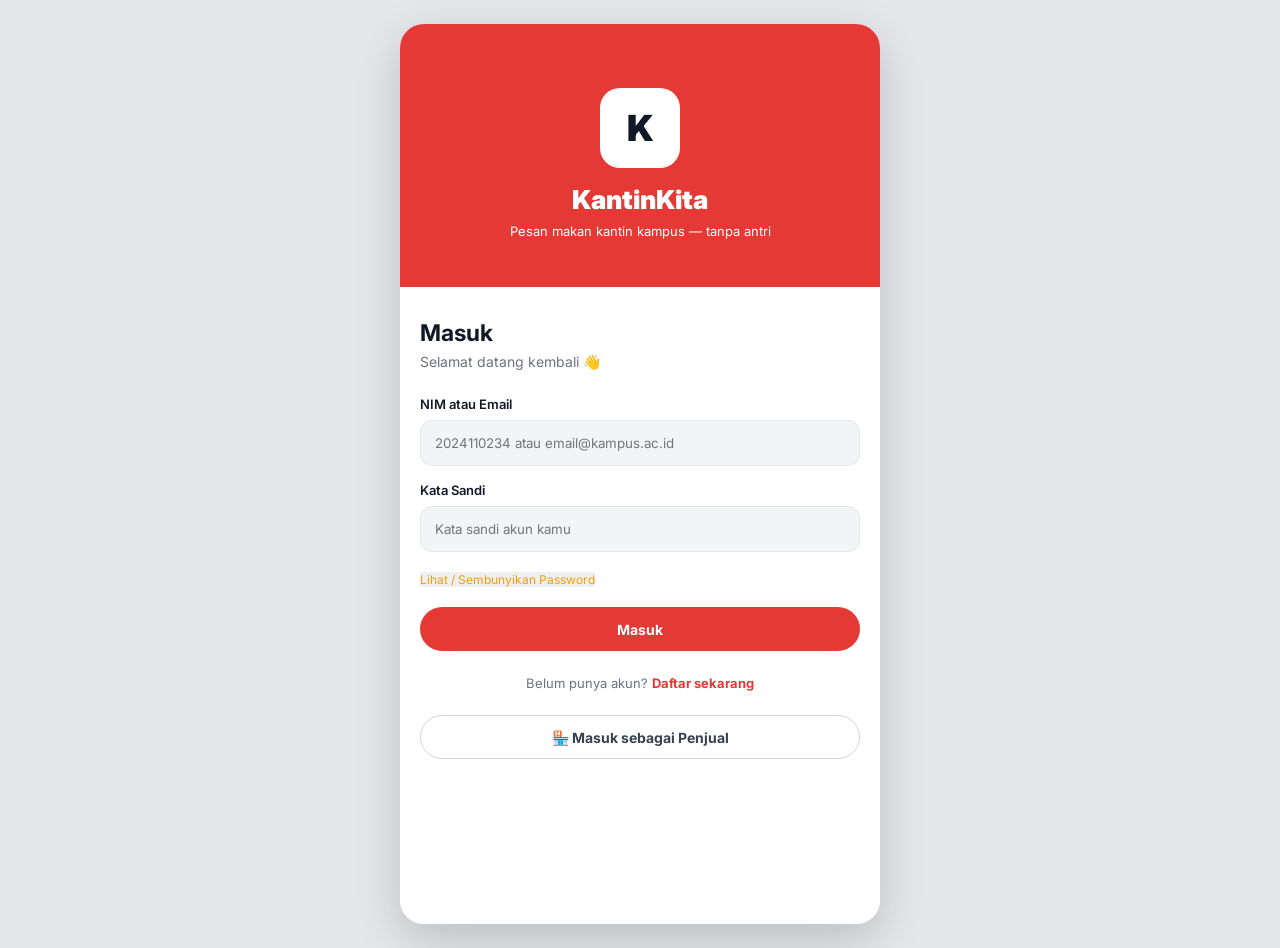
==== commit 4d88c029: "fix: implement functional menu search and filtering" ====
--- a/kantinkita.html
+++ b/kantinkita.html
@@ -1,3 +1,4 @@
+
 <!DOCTYPE html>
 <html lang="id">
 <head>
@@ -5,1253 +6,2413 @@
 <meta name="viewport" content="width=device-width, initial-scale=1.0">
 <title>KantinKita – Prototipe</title>
 <link href="https://fonts.googleapis.com/css2?family=Inter:wght@400;500;600;700;800;900&display=swap" rel="stylesheet">
+
 <style>
-/* ============================================================
-   DESIGN TOKENS – KantinKita
-   Kuning #FFC107 (primary 30%) + Merah #E53935 (secondary 10%)
-   Netral putih/abu (60%) · 8-point Grid · Inter
-   ============================================================ */
-:root{
-  --y:#FFC107;--yd:#F59E0B;--yl:#FFFBEB;--yb:#FCD34D;
-  --r:#E53935;--rd:#C62828;--rl:#FEF2F2;
-  --g:#16A34A;--gl:#F0FDF4;
-  --n0:#FFF;--n50:#F9FAFB;--n100:#F3F4F6;--n200:#E5E7EB;
-  --n300:#D1D5DB;--n400:#9CA3AF;--n500:#6B7280;
-  --n600:#4B5563;--n700:#374151;--n900:#111827;
-  --F:'Inter',-apple-system,sans-serif;
-  --s1:4px;--s2:8px;--s3:12px;--s4:16px;--s5:20px;
-  --s6:24px;--s8:32px;--s10:40px;--s12:48px;--s20:80px;
-  --rS:8px;--rM:12px;--rL:16px;--rXL:20px;--r2:28px;--rF:999px;
-  --sh1:0 1px 3px rgba(0,0,0,.06),0 1px 2px rgba(0,0,0,.04);
-  --sh2:0 4px 12px rgba(0,0,0,.08);
-  --sh3:0 8px 24px rgba(0,0,0,.12);
-  --sh4:0 16px 48px rgba(0,0,0,.18);
-}
-*,*::before,*::after{box-sizing:border-box;margin:0;padding:0}
-html{height:100%}
-body{font-family:var(--F);background:var(--n200);-webkit-font-smoothing:antialiased;height:100%}
-button{cursor:pointer;font-family:inherit;border:none;background:none}
-a{color:inherit;text-decoration:none}
-input,textarea,select{font-family:inherit}
-img,svg{display:block;max-width:100%}
-
-/* APP WRAPPER */
-.wrap{min-height:100vh;display:flex;justify-content:center;background:var(--n200)}
-@media(min-width:600px){
-  .wrap{padding:24px 0;background:#E8E8E8}
-}
-.app{width:100%;max-width:480px;min-height:100vh;position:relative;background:var(--n50)}
-@media(min-width:600px){
-  .app{border-radius:24px;box-shadow:var(--sh4);overflow:hidden;min-height:calc(100vh - 48px)}
+/* ==============================================
+   DESIGN SYSTEM KANTINKITA
+============================================== */
+:root {
+  --y: #FFC107;
+  --yd: #F59E0B;
+  --yl: #FFFBEB;
+  --r: #E53935;
+  --rd: #C62828;
+  --rl: #FEF2F2;
+  --g: #16A34A;
+  --gl: #F0FDF4;
+  --n0: #FFFFFF;
+  --n50: #F9FAFB;
+  --n100: #F3F4F6;
+  --n200: #E5E7EB;
+  --n300: #D1D5DB;
+  --n400: #9CA3AF;
+  --n500: #6B7280;
+  --n700: #374151;
+  --n900: #111827;
+  --radius: 12px;
+  --font: 'Inter', sans-serif;
+}
+
+* {
+  margin: 0;
+  padding: 0;
+  box-sizing: border-box;
+}
+
+body {
+  font-family: var(--font);
+  background: var(--n200);
+  color: var(--n900);
+}
+
+button, input, textarea {
+  font-family: inherit;
+}
+
+button {
+  cursor: pointer;
+  border: none;
+}
+
+.wrap {
+  display: flex;
+  justify-content: center;
+  min-height: 100vh;
+}
+
+.app {
+  width: 100%;
+  max-width: 480px;
+  min-height: 100vh;
+  background: var(--n50);
+  position: relative;
+  overflow: hidden;
+}
+
+@media (min-width: 600px) {
+  .wrap {
+    padding: 24px;
+  }
+
+  .app {
+    border-radius: 24px;
+    box-shadow: 0 16px 48px rgba(0,0,0,.18);
+  }
 }
 
 /* SCREENS */
-.screen{display:none;flex-direction:column;height:100vh;overflow:hidden;background:var(--n50)}
-.screen.on{display:flex}
-.page{flex:1;overflow-y:auto;overflow-x:hidden;background:var(--n100);-webkit-overflow-scrolling:touch}
-.page.wh{background:var(--n0)}
+.screen {
+  display: none;
+  flex-direction: column;
+  height: 100vh;
+  overflow: hidden;
+}
+
+.screen.on {
+  display: flex;
+}
+
+.page {
+  flex: 1;
+  overflow-y: auto;
+  background: var(--n100);
+}
+
+.sec {
+  background: white;
+  margin-bottom: 8px;
+}
+
+.hid {
+  display: none !important;
+}
 
 /* HEADER */
-.hdr{height:56px;background:var(--n0);border-bottom:1px solid var(--n200);display:flex;align-items:center;gap:var(--s3);padding:0 var(--s4);flex-shrink:0;z-index:10}
-.hdr-logo{display:flex;align-items:center;gap:var(--s2)}
-.hdr-box{width:34px;height:34px;background:var(--y);border-radius:var(--rS);display:flex;align-items:center;justify-content:center;font-size:16px;font-weight:900;color:var(--n900);flex-shrink:0}
-.hdr-name{font-size:17px;font-weight:800;color:var(--n900)}
-.hdr-name em{color:var(--r);font-style:normal}
-.hdr-title{flex:1;font-size:17px;font-weight:700}
-.hdr-sub{font-size:11px;color:var(--n500)}
-.sp{flex:1}
-.ico-btn{width:40px;height:40px;border-radius:var(--rF);background:var(--n100);display:flex;align-items:center;justify-content:center;font-size:16px;flex-shrink:0;cursor:pointer;transition:background .15s}
-.ico-btn:hover{background:var(--n200)}
-
-/* HAMBURGER */
-.ham{width:40px;height:40px;border-radius:var(--rF);background:var(--n100);display:flex;flex-direction:column;align-items:center;justify-content:center;gap:5px;cursor:pointer;flex-shrink:0;transition:background .15s}
-.ham:hover{background:var(--n200)}
-.ham span{width:20px;height:2px;background:var(--n700);border-radius:2px;transition:all .3s ease;display:block}
-.ham.on span:nth-child(1){transform:translateY(7px) rotate(45deg)}
-.ham.on span:nth-child(2){opacity:0;transform:scaleX(0)}
-.ham.on span:nth-child(3){transform:translateY(-7px) rotate(-45deg)}
-
-/* OVERLAY + DRAWER */
-.ov{position:fixed;inset:0;background:rgba(0,0,0,.45);z-index:300;opacity:0;visibility:hidden;transition:opacity .3s,visibility .3s}
-.ov.on{opacity:1;visibility:visible}
-.drw{position:fixed;top:0;left:0;bottom:0;width:min(310px,85vw);background:var(--n0);z-index:400;transform:translateX(-100%);transition:transform .35s cubic-bezier(.4,0,.2,1);display:flex;flex-direction:column;overflow-y:auto}
-.drw.on{transform:translateX(0)}
-.drw-top{padding:var(--s5);border-bottom:1px solid var(--n100);display:flex;align-items:center;justify-content:space-between}
-.drw-user{display:flex;align-items:center;gap:var(--s3);padding:var(--s4);background:var(--yl);border-radius:var(--rL);margin:var(--s4) var(--s4) var(--s2)}
-.drw-av{width:46px;height:46px;border-radius:var(--rF);background:var(--y);display:flex;align-items:center;justify-content:center;font-size:17px;font-weight:800;color:white;flex-shrink:0}
-.drw-name{font-weight:700;font-size:14px}
-.drw-nim{font-size:11px;color:var(--n500)}
-.drw-sec{margin:4px var(--s4) var(--s3)}
-.drw-stl{font-size:10px;font-weight:700;text-transform:uppercase;letter-spacing:.1em;color:var(--n400);margin-bottom:var(--s2);padding-left:var(--s2)}
-.drw-a{display:flex;align-items:center;gap:var(--s3);padding:var(--s3);border-radius:var(--rM);font-size:14px;font-weight:500;color:var(--n700);margin-bottom:2px;transition:background .15s;cursor:pointer}
-.drw-a:hover,.drw-a.on{background:var(--yl);color:var(--n900);font-weight:600}
-.drw-ic{width:34px;height:34px;border-radius:var(--rS);background:var(--n100);display:flex;align-items:center;justify-content:center;font-size:15px;flex-shrink:0}
-.drw-a.on .drw-ic{background:var(--y)}
-.drw-out{margin:auto var(--s4) var(--s6);padding:var(--s3);border-radius:var(--rM);color:var(--r);font-weight:600;font-size:14px;display:flex;align-items:center;gap:var(--s3);cursor:pointer}
-.drw-out:hover{background:var(--rl)}
+.hdr {
+  height: 56px;
+  padding: 0 16px;
+  background: white;
+  border-bottom: 1px solid var(--n200);
+  display: flex;
+  align-items: center;
+  gap: 12px;
+  flex-shrink: 0;
+}
+
+.hdr-title {
+  font-size: 17px;
+  font-weight: 700;
+  flex: 1;
+}
+
+.logo {
+  display: flex;
+  align-items: center;
+  gap: 8px;
+  font-size: 17px;
+  font-weight: 800;
+}
+
+.logo-box {
+  width: 34px;
+  height: 34px;
+  background: var(--y);
+  border-radius: 8px;
+  display: grid;
+  place-items: center;
+  font-weight: 900;
+}
+
+.logo em {
+  color: var(--r);
+  font-style: normal;
+}
+
+.ico-btn {
+  width: 40px;
+  height: 40px;
+  border-radius: 50%;
+  background: var(--n100);
+  font-size: 18px;
+}
+
+/* BUTTON */
+.btn {
+  display: inline-flex;
+  justify-content: center;
+  align-items: center;
+  gap: 8px;
+  height: 44px;
+  padding: 0 20px;
+  border-radius: 24px;
+  font-weight: 700;
+  font-size: 14px;
+}
+
+.bp2 {
+  background: var(--y);
+  color: var(--n900);
+}
+
+.bs {
+  background: var(--r);
+  color: white;
+}
+
+.bo {
+  background: white;
+  color: var(--n700);
+  border: 1.5px solid var(--n300);
+}
+
+.bfull {
+  width: 100%;
+}
+
+.bsm {
+  height: 34px;
+  padding: 0 12px;
+  border-radius: 8px;
+  font-size: 12px;
+}
+
+.badd {
+  width: 34px;
+  height: 34px;
+  background: var(--y);
+  color: var(--n900);
+  font-size: 22px;
+  font-weight: 700;
+  border-radius: 8px;
+}
 
 /* BOTTOM NAV */
-.bnv{height:72px;background:var(--n0);border-top:1px solid var(--n200);display:flex;align-items:flex-start;padding-top:10px;flex-shrink:0}
-.bni{flex:1;display:flex;flex-direction:column;align-items:center;gap:3px;font-size:10px;font-weight:500;color:var(--n400);padding:4px;cursor:pointer;transition:color .2s}
-.bni.on{color:var(--yd)}
-.bnic{width:28px;height:28px;border-radius:var(--rS);display:flex;align-items:center;justify-content:center;font-size:17px;position:relative}
-.bni.on .bnic{background:var(--yl)}
-.cb{position:absolute;top:-4px;right:-6px;min-width:18px;height:18px;background:var(--r);border-radius:var(--rF);display:none;align-items:center;justify-content:center;font-size:10px;font-weight:800;color:white;padding:0 4px}
-.cb.on{display:flex}
+.bnv {
+  height: 72px;
+  background: white;
+  border-top: 1px solid var(--n200);
+  display: flex;
+  flex-shrink: 0;
+  padding-top: 8px;
+}
+
+.bni {
+  flex: 1;
+  display: flex;
+  flex-direction: column;
+  align-items: center;
+  gap: 5px;
+  color: var(--n400);
+  font-size: 10px;
+  cursor: pointer;
+}
+
+.bni.on {
+  color: var(--yd);
+  font-weight: 700;
+}
+
+.bnic {
+  position: relative;
+  font-size: 23px;
+}
+
+.cb {
+  position: absolute;
+  right: -9px;
+  top: -4px;
+  background: var(--r);
+  color: white;
+  border-radius: 20px;
+  font-size: 10px;
+  padding: 2px 5px;
+  display: none;
+}
+
+.cb.on {
+  display: inline-block;
+}
+
+/* CARDS */
+.mi {
+  background: white;
+  display: flex;
+  align-items: center;
+  gap: 12px;
+  padding: 12px 16px;
+  border-bottom: 1px solid var(--n100);
+}
+
+.mi.hid {
+  display: none;
+}
+
+.fi {
+  width: 60px;
+  height: 60px;
+  background: var(--yl);
+  border-radius: 12px;
+  font-size: 28px;
+  display: grid;
+  place-items: center;
+  flex-shrink: 0;
+}
+
+.fi-r {
+  background: var(--rl);
+}
+
+.fi-b {
+  background: #DBEAFE;
+}
+
+.fi-o {
+  background: #FFEDD5;
+}
+
+.mb2 {
+  flex: 1;
+  min-width: 0;
+}
+
+.mn {
+  font-size: 14px;
+  font-weight: 700;
+  margin-bottom: 4px;
+}
+
+.md {
+  font-size: 12px;
+  color: var(--n500);
+  margin-bottom: 5px;
+}
+
+.mp {
+  font-size: 14px;
+  font-weight: 700;
+}
+
+.bdg {
+  display: inline-flex;
+  padding: 3px 8px;
+  background: var(--yl);
+  border-radius: 8px;
+  font-size: 10px;
+  font-weight: 700;
+}
+
+.bdg.red {
+  background: var(--rl);
+  color: var(--r);
+}
+
+.bdg.green {
+  background: var(--gl);
+  color: var(--g);
+}
+
+/* FILTER */
+.ct {
+  background: white;
+  display: flex;
+  gap: 8px;
+  padding: 12px 16px;
+  overflow-x: auto;
+  scrollbar-width: none;
+}
+
+.ctb {
+  border: 1.5px solid var(--n300);
+  background: white;
+  color: var(--n700);
+  border-radius: 22px;
+  padding: 8px 14px;
+  white-space: nowrap;
+  font-size: 12px;
+  font-weight: 600;
+}
+
+.ctb.on {
+  background: var(--y);
+  border-color: var(--y);
+  color: var(--n900);
+}
+
+/* SEARCH */
+.srb {
+  display: flex;
+  align-items: center;
+  gap: 8px;
+  background: var(--n100);
+  border-radius: 24px;
+  padding: 0 12px;
+  height: 42px;
+  flex: 1;
+  border: 1.5px solid transparent;
+}
+
+.srb:focus-within {
+  background: white;
+  border-color: var(--y);
+}
+
+.sri {
+  width: 100%;
+  min-width: 0;
+  background: transparent;
+  outline: none;
+  border: none;
+  font-size: 14px;
+}
+
+.results {
+  background: white;
+  display: flex;
+  justify-content: space-between;
+  padding: 12px 16px;
+  border-bottom: 1px solid var(--n200);
+  font-size: 13px;
+}
+
+.no-result {
+  margin: 16px;
+  padding: 20px;
+  text-align: center;
+  background: var(--yl);
+  color: #92640D;
+  border-radius: 12px;
+  font-size: 13px;
+}
+
+/* LOGIN */
+.lh {
+  background: var(--r);
+  text-align: center;
+  color: white;
+  padding: 64px 24px 48px;
+}
+
+.ll {
+  width: 80px;
+  height: 80px;
+  border-radius: 20px;
+  background: white;
+  color: var(--n900);
+  display: grid;
+  place-items: center;
+  font-size: 36px;
+  font-weight: 900;
+  margin: 0 auto 16px;
+}
+
+.lt {
+  font-size: 26px;
+  font-weight: 900;
+  margin-bottom: 8px;
+}
+
+.lf {
+  background: white;
+  padding: 32px 20px;
+}
+
+.fg {
+  margin-bottom: 16px;
+}
+
+.fl {
+  display: block;
+  font-size: 13px;
+  font-weight: 600;
+  margin-bottom: 8px;
+}
+
+.fi2 {
+  width: 100%;
+  padding: 14px;
+  border: 1.5px solid var(--n200);
+  border-radius: 12px;
+  background: var(--n100);
+  outline: none;
+}
+
+.fi2:focus {
+  border-color: var(--y);
+  background: white;
+}
+
+.ferr {
+  display: none;
+  color: var(--r);
+  font-size: 12px;
+  margin-top: 5px;
+}
+
+.ferr.on {
+  display: block;
+}
+
+/* BERANDA */
+.bnr {
+  margin: 16px;
+  background: var(--y);
+  padding: 24px;
+  border-radius: 20px;
+  cursor: pointer;
+}
+
+.bnr h2 {
+  font-size: 18px;
+  margin-bottom: 14px;
+  line-height: 1.5;
+}
+
+.bnr span {
+  display: inline-block;
+  padding: 10px 18px;
+  border-radius: 20px;
+  background: var(--n900);
+  color: white;
+  font-size: 12px;
+  font-weight: 700;
+}
+
+.qg {
+  display: grid;
+  grid-template-columns: repeat(4,1fr);
+  background: white;
+  padding: 12px 8px;
+}
+
+.qi {
+  text-align: center;
+  font-size: 11px;
+  cursor: pointer;
+}
+
+.qic {
+  background: var(--yl);
+  width: 48px;
+  height: 48px;
+  border-radius: 12px;
+  display: grid;
+  place-items: center;
+  margin: 0 auto 8px;
+  font-size: 22px;
+}
+
+.sc {
+  margin: 12px 16px;
+  border-radius: 16px;
+  background: white;
+  overflow: hidden;
+  box-shadow: 0 2px 8px rgba(0,0,0,.05);
+  cursor: pointer;
+}
+
+.sb {
+  height: 100px;
+  background: var(--y);
+  display: grid;
+  place-items: center;
+  font-size: 44px;
+}
+
+.sd {
+  padding: 14px;
+}
+
+.sn {
+  font-size: 16px;
+  font-weight: 700;
+  margin-bottom: 6px;
+}
+
+.sm {
+  color: var(--n500);
+  font-size: 12px;
+  margin-bottom: 8px;
+}
+
+/* CART */
+.cart-row {
+  display: flex;
+  align-items: center;
+  gap: 10px;
+  padding: 14px 16px;
+  border-bottom: 1px solid var(--n200);
+  background: white;
+}
+
+.qb {
+  width: 30px;
+  height: 30px;
+  border: 1px solid var(--n300);
+  border-radius: 8px;
+  background: white;
+  font-weight: 700;
+}
+
+.qb.plus {
+  background: var(--y);
+  border-color: var(--y);
+}
+
+.stk {
+  background: white;
+  padding: 16px;
+  border-top: 1px solid var(--n200);
+}
+
+.pr {
+  display: flex;
+  justify-content: space-between;
+  padding: 10px 16px;
+  font-size: 14px;
+}
+
+.pr.total {
+  border-top: 1px solid var(--n200);
+  font-size: 17px;
+  font-weight: 800;
+}
+
+.empty {
+  padding: 50px 20px;
+  text-align: center;
+  background: white;
+}
+
+/* DRAWER */
+.ov {
+  position: fixed;
+  inset: 0;
+  background: rgba(0,0,0,.45);
+  z-index: 300;
+  display: none;
+}
+
+.ov.on {
+  display: block;
+}
+
+.drw {
+  position: fixed;
+  top: 0;
+  left: 0;
+  bottom: 0;
+  width: min(310px,85vw);
+  background: white;
+  z-index: 400;
+  transform: translateX(-100%);
+  transition: transform .3s;
+  padding: 20px 16px;
+  overflow-y: auto;
+}
+
+.drw.on {
+  transform: translateX(0);
+}
+
+.drw-a {
+  padding: 14px;
+  margin: 4px 0;
+  border-radius: 10px;
+  cursor: pointer;
+  font-size: 14px;
+}
+
+.drw-a:hover {
+  background: var(--yl);
+}
+
+.ham {
+  font-size: 22px;
+  background: var(--n100);
+  border-radius: 50%;
+  width: 40px;
+  height: 40px;
+}
 
 /* TOAST */
-#tc{position:fixed;bottom:80px;left:50%;transform:translateX(-50%);z-index:600;display:flex;flex-direction:column;gap:var(--s2);pointer-events:none;width:min(400px,calc(100vw - 32px))}
-.toast{background:var(--n900);color:white;padding:var(--s3) var(--s4);border-radius:var(--rL);font-size:14px;font-weight:500;display:flex;align-items:center;gap:var(--s2);box-shadow:var(--sh3);opacity:0;transform:translateY(12px);transition:opacity .3s,transform .3s;pointer-events:auto}
-.toast.on{opacity:1;transform:translateY(0)}
-.toast.err{background:var(--rd)}
-
-/* MODAL SHEET */
-.mb{position:fixed;inset:0;background:rgba(0,0,0,.5);z-index:500;display:flex;align-items:flex-end;opacity:0;visibility:hidden;transition:opacity .3s,visibility .3s}
-.mb.on{opacity:1;visibility:visible}
-.ms{background:var(--n0);border-radius:var(--r2) var(--r2) 0 0;width:100%;max-height:85vh;overflow-y:auto;padding-bottom:var(--s8);transform:translateY(100%);transition:transform .4s cubic-bezier(.4,0,.2,1)}
-.mb.on .ms{transform:translateY(0)}
-.mh{width:40px;height:4px;background:var(--n200);border-radius:var(--rF);margin:var(--s3) auto var(--s4)}
-.mt{font-size:18px;font-weight:800;padding:0 var(--s4);margin-bottom:var(--s4)}
-
-/* BANNER */
-.bnr{background:var(--y);border-radius:var(--rXL);padding:var(--s5);margin:var(--s4);position:relative;overflow:hidden}
-.bnr::before{content:'';position:absolute;right:-30px;top:-30px;width:130px;height:130px;border-radius:50%;background:rgba(255,255,255,.1)}
-.bnr::after{content:'';position:absolute;right:30px;bottom:-40px;width:100px;height:100px;border-radius:50%;background:rgba(255,255,255,.07)}
-.bnr-t{font-size:17px;font-weight:800;color:var(--n900);line-height:1.35;margin-bottom:var(--s3);position:relative}
-.bnr-b{display:inline-block;background:var(--n900);color:white;font-size:13px;font-weight:700;padding:var(--s2) var(--s4);border-radius:var(--rF);position:relative;cursor:pointer}
-.bnr-r{background:var(--r)}
-.bnr-r .bnr-t{color:white}
-.bnr-r .bnr-b{background:white;color:var(--n900)}
-
-/* QUICK GRID */
-.qg{display:grid;grid-template-columns:repeat(4,1fr);gap:4px;padding:var(--s2) var(--s4) var(--s3);background:var(--n0)}
-.qi{display:flex;flex-direction:column;align-items:center;gap:var(--s2);padding:var(--s2) var(--s1);border-radius:var(--rM);cursor:pointer;transition:background .15s}
-.qi:hover{background:var(--n100)}
-.qic{width:52px;height:52px;border-radius:14px;display:flex;align-items:center;justify-content:center;font-size:22px}
-.qi-y{background:var(--yl)}.qi-r{background:var(--rl)}.qi-b{background:#EFF6FF}.qi-g{background:var(--gl)}
-.ql{font-size:10px;font-weight:600;color:var(--n600);text-align:center;line-height:1.3}
-
-/* CATEGORY TABS */
-.ct{display:flex;gap:var(--s2);overflow-x:auto;padding:var(--s2) var(--s4) var(--s3);background:var(--n0);scrollbar-width:none}
-.ct::-webkit-scrollbar{display:none}
-.ctb{display:inline-flex;align-items:center;height:32px;padding:0 var(--s4);border-radius:var(--rF);font-size:13px;font-weight:600;white-space:nowrap;border:1.5px solid var(--n300);color:var(--n600);background:var(--n0);cursor:pointer;transition:all .2s;flex-shrink:0}
-.ctb:hover{border-color:var(--y);color:var(--n900)}
-.ctb.on{background:var(--y);border-color:var(--y);color:var(--n900);font-weight:700}
-
-/* STAN CARD */
-.sc{display:block;margin:0 var(--s4) var(--s3);background:var(--n0);border-radius:var(--rL);overflow:hidden;box-shadow:var(--sh1);cursor:pointer;transition:transform .2s,box-shadow .2s}
-.sc:hover{transform:translateY(-2px);box-shadow:var(--sh2)}
-.sb{height:110px;display:flex;align-items:center;justify-content:center;font-size:46px}
-.sba{background:var(--y)}
-.sbb{background:var(--rl)}
-.sd{padding:var(--s3) var(--s4)}
-.sn{font-size:16px;font-weight:700;margin-bottom:2px}
-.sm{font-size:12px;color:var(--n500);margin-bottom:var(--s2)}
-.st{display:flex;flex-wrap:wrap;gap:var(--s1)}
-
-/* MENU ITEM */
-.mi{display:flex;align-items:center;gap:var(--s3);padding:var(--s3) var(--s4);background:var(--n0);border-bottom:1px solid var(--n100);transition:background .15s}
-.mi:hover{background:var(--n50)}
-.mi.hid{display:none!important}
-.fi{border-radius:var(--rM);flex-shrink:0;display:flex;align-items:center;justify-content:center;font-size:26px}
-.fi-s{width:56px;height:56px;font-size:24px}
-.fi-m{width:64px;height:64px;font-size:28px}
-.fi-y{background:var(--yl)}
-.fi-r{background:var(--rl)}
-.fi-b{background:#DBEAFE}
-.fi-o{background:#FFEDD5}
-.fi-g{background:#DCFCE7}
-.mb2{flex:1;min-width:0}
-.mn{font-size:14px;font-weight:700;margin-bottom:2px}
-.md{font-size:12px;color:var(--n500);margin-bottom:4px;overflow:hidden;text-overflow:ellipsis;white-space:nowrap}
-.mp{font-size:14px;font-weight:700}
-
-/* BADGES */
-.bdg{display:inline-flex;align-items:center;border-radius:var(--rS);padding:2px var(--s2);font-size:10px;font-weight:700;white-space:nowrap}
-.by{background:var(--yl);color:#92640D;border:1px solid var(--yb)}
-.br{background:var(--rl);color:var(--r)}
-.bg{background:var(--gl);color:var(--g)}
-.bd{background:var(--n900);color:white}
-.bn{background:var(--n100);color:var(--n500)}
-.bp{border-radius:var(--rF);padding:4px var(--s3)}
-
-/* BUTTONS */
-.btn{display:inline-flex;align-items:center;justify-content:center;gap:var(--s2);border-radius:var(--rF);font-family:var(--F);font-size:14px;font-weight:700;padding:0 var(--s5);height:44px;cursor:pointer;border:none;transition:all .2s;white-space:nowrap}
-.bp2{background:var(--y);color:var(--n900)}.bp2:hover{background:var(--yd)}
-.bs{background:var(--r);color:white}.bs:hover{background:var(--rd)}
-.bo{background:transparent;color:var(--n700);border:1.5px solid var(--n300)}.bo:hover{border-color:var(--n500)}
-.bg2{background:var(--n100);color:var(--n700)}.bg2:hover{background:var(--n200)}
-.bfull{width:100%;border-radius:var(--rL)}
-.blg{height:52px;font-size:16px}
-.bsm{height:32px;font-size:12px;padding:0 var(--s3);border-radius:var(--rS)}
-.badd{width:32px;height:32px;border-radius:var(--rS);background:var(--y);color:var(--n900);display:flex;align-items:center;justify-content:center;font-size:22px;font-weight:700;cursor:pointer;border:none;transition:all .15s;line-height:1}
-.badd:hover{background:var(--yd);transform:scale(1.05)}
-.badd:active{transform:scale(.95)}
-.qc{display:inline-flex;align-items:center;gap:var(--s2)}
-.qb{width:30px;height:30px;border-radius:var(--rS);border:1.5px solid var(--n300);background:white;display:flex;align-items:center;justify-content:center;font-size:16px;font-weight:700;cursor:pointer;transition:all .15s}
-.qb:hover{border-color:var(--y);background:var(--yl)}
-.qbp{background:var(--y);border-color:var(--y)}.qbp:hover{background:var(--yd)}
-.qv{font-size:16px;font-weight:700;min-width:24px;text-align:center}
-
-/* FORMS */
-.fg{margin-bottom:var(--s4)}
-.fl{display:block;font-size:13px;font-weight:600;color:var(--n700);margin-bottom:var(--s2)}
-.fw2{position:relative}
-.fi2{width:100%;height:52px;background:var(--n100);border:1.5px solid transparent;border-radius:var(--rM);padding:0 var(--s4);font-size:15px;color:var(--n900);outline:none;transition:all .2s}
-.fi2:focus{background:white;border-color:var(--y)}
-.fi2.err{background:var(--rl);border-color:var(--r)}
-.fi2.ic{padding-left:46px}
-.fic{position:absolute;left:var(--s4);top:50%;transform:translateY(-50%);font-size:18px;pointer-events:none}
-.fsw{position:absolute;right:var(--s4);top:50%;transform:translateY(-50%);font-size:13px;font-weight:600;color:var(--yd);cursor:pointer}
-.ferr{font-size:12px;color:var(--r);font-weight:500;margin-top:var(--s1);display:none;align-items:center;gap:4px}
-.ferr.on{display:flex}
-
-/* TOGGLE */
-.tog{position:relative;width:50px;height:28px;cursor:pointer;flex-shrink:0}
-.tog input{opacity:0;width:0;height:0;position:absolute}
-.tt{position:absolute;inset:0;border-radius:14px;background:var(--n300);transition:background .3s}
-.tog input:checked + .tt{background:var(--y)}
-.th{position:absolute;top:2px;left:2px;width:24px;height:24px;border-radius:50%;background:white;box-shadow:0 2px 6px rgba(0,0,0,.25);transition:left .3s}
-.tog input:checked ~ .th{left:24px}
-
-/* PROGRESS / STEPS */
-.prg{height:6px;background:var(--n200);border-radius:var(--rF);overflow:hidden}
-.pf{height:100%;background:var(--y);border-radius:var(--rF);transition:width .5s}
-.pf.rd{background:var(--r)}
-.steps{display:flex;align-items:flex-start;padding:var(--s4)}
-.stp{flex:1;display:flex;flex-direction:column;align-items:center;gap:var(--s2);font-size:10px;font-weight:500;color:var(--n400);position:relative;text-align:center}
-.stp:not(:last-child)::after{content:'';position:absolute;top:12px;left:50%;width:100%;height:2px;background:var(--n200);z-index:0}
-.stp.dn:not(:last-child)::after{background:var(--y)}
-.sd2{width:24px;height:24px;border-radius:50%;border:2px solid var(--n300);background:white;display:flex;align-items:center;justify-content:center;font-size:10px;font-weight:800;z-index:1;position:relative}
-.stp.dn{color:var(--yd)}.stp.dn .sd2{background:var(--y);border-color:var(--y);color:var(--n900)}
-.stp.ac .sd2{border-color:var(--y);box-shadow:0 0 0 4px rgba(255,193,7,.25)}
-
-/* ALERTS */
-.al{border-radius:var(--rM);padding:var(--s3) var(--s4);font-size:13px;font-weight:500;display:flex;align-items:flex-start;gap:var(--s2);line-height:1.5;margin:var(--s2) var(--s4)}
-.ay2{background:var(--yl);color:#92640D;border:1px solid var(--yb)}
-.ar2{background:var(--rl);color:var(--rd);border:1px solid #FECACA}
-.ag2{background:var(--gl);color:var(--g);border:1px solid #BBF7D0}
-.an2{background:var(--n100);color:var(--n700)}
-
-/* PRICE ROWS */
-.pr{display:flex;justify-content:space-between;align-items:center;padding:var(--s2) var(--s4);font-size:14px}
-.pl{color:var(--n500)}.pv{font-weight:600;color:var(--n900)}
-.pt{display:flex;justify-content:space-between;align-items:center;padding:var(--s3) var(--s4);border-top:1px solid var(--n200)}
-.pt .pl{font-size:15px;font-weight:700;color:var(--n900)}
-.pt .pv{font-size:20px;font-weight:800;color:var(--r)}
-
-/* PAYMENT */
-.pi{display:flex;align-items:center;gap:var(--s3);padding:var(--s4);border-bottom:1px solid var(--n100);cursor:pointer;transition:background .15s}
-.pi:hover{background:var(--n50)}.pi.on{background:var(--yl)}
-.pc{width:44px;height:44px;border-radius:var(--rM);display:flex;align-items:center;justify-content:center;font-size:20px;flex-shrink:0}
-.pn{font-size:14px;font-weight:700}
-.pd{font-size:12px;color:var(--n500)}
-.prd{width:20px;height:20px;border-radius:50%;border:2px solid var(--n300);flex-shrink:0;display:flex;align-items:center;justify-content:center;transition:border-color .2s}
-.pi.on .prd{border-color:var(--y)}
-.prd::after{content:'';width:10px;height:10px;border-radius:50%;background:transparent;transition:background .2s}
-.pi.on .prd::after{background:var(--y)}
-
-/* LOGIN */
-.lh{background:var(--r);padding:60px 24px 48px;display:flex;flex-direction:column;align-items:center;gap:var(--s4);position:relative;overflow:hidden}
-.lh::after{content:'';position:absolute;bottom:-1px;left:0;right:0;height:32px;background:var(--n0);border-radius:28px 28px 0 0}
-.ll{width:80px;height:80px;background:white;border-radius:22px;display:flex;align-items:center;justify-content:center;font-size:36px;font-weight:900;color:var(--n900);box-shadow:0 8px 24px rgba(0,0,0,.2)}
-.lt{font-size:26px;font-weight:900;color:white;text-shadow:0 2px 8px rgba(0,0,0,.2)}
-.ls{font-size:14px;color:rgba(255,255,255,.85)}
-.lf{background:var(--n0);padding:var(--s8) var(--s5) var(--s6)}
-
-/* COUNTDOWN */
-.cdn{text-align:center;background:var(--n50);border-radius:var(--rL);margin:var(--s2) var(--s4);padding:var(--s5) var(--s4)}
-.cdnn{font-size:52px;font-weight:900;color:var(--n900);line-height:1}
-.cdnu{font-size:20px;font-weight:600;color:var(--n500)}
-.cdnl{font-size:13px;color:var(--n500);margin-top:var(--s2)}
-
-/* SELLER CARDS */
-.oc{background:var(--n0);border-radius:var(--rM);margin:0 var(--s4) var(--s3);border:1.5px solid var(--n200);overflow:hidden}
-.och{padding:var(--s3) var(--s4);background:var(--n50);display:flex;justify-content:space-between;align-items:center;border-bottom:1px solid var(--n200)}
-.oct{font-size:14px;font-weight:700}
-.ocb{padding:var(--s3) var(--s4)}
-.ocf{padding:var(--s3) var(--s4);border-top:1px solid var(--n200);display:flex;gap:var(--s2)}
-
-/* STATS */
-.sts{display:flex;gap:var(--s3);padding:var(--s3) var(--s4) var(--s1)}
-.stc{flex:1;background:var(--n0);border-radius:var(--rM);padding:var(--s3);border:1px solid var(--n200)}
-.stl{font-size:11px;color:var(--n500);margin-bottom:4px}
-.stv{font-size:22px;font-weight:800;color:var(--n900)}
-.stv.red{color:var(--r)}
-.stt{font-size:10px;font-weight:600;color:var(--g);margin-top:2px}
-
-/* STATUS PANEL */
-.sp2{display:flex;border:1.5px solid var(--n300);border-radius:var(--rM);overflow:hidden;margin:0 var(--s4) var(--s3)}
-.spb{flex:1;text-align:center;padding:var(--s3);font-size:13px;font-weight:600;color:var(--n500);border-right:1px solid var(--n300);cursor:pointer;transition:all .2s}
-.spb:last-child{border-right:none}
-.s-op{background:var(--gl);color:var(--g)}
-.s-bz{background:var(--yl);color:#92640D}
-.s-cl{background:var(--rl);color:var(--r)}
-
-/* BAR CHART */
-.bc{display:flex;align-items:flex-end;gap:var(--s2);height:80px;padding:0 var(--s4)}
-.bar{flex:1;border-radius:4px 4px 0 0;background:var(--n200);transition:height .5s}
-.bar.hi{background:var(--y)}
-.bl{display:flex;gap:var(--s2);padding:4px var(--s4) 0}
-.bl span{flex:1;text-align:center;font-size:10px;color:var(--n400)}
-
-/* LIVE PILL */
-.lp{background:var(--n900);color:white;border-radius:var(--rL);padding:var(--s3) var(--s4);margin:0 var(--s4) var(--s3);display:flex;justify-content:space-between;align-items:center;font-size:13px;font-weight:500;cursor:pointer;box-shadow:var(--sh3)}
-.ld{width:8px;height:8px;border-radius:50%;background:#4ADE80;display:inline-block;margin-right:var(--s2);animation:pulse 2s infinite}
-@keyframes pulse{0%,100%{opacity:1}50%{opacity:.4}}
-
-/* STICK */
-.stk{background:var(--n0);border-top:1px solid var(--n200);padding:var(--s3) var(--s4);flex-shrink:0}
-
-/* SEARCH */
-.srb{display:flex;align-items:center;gap:var(--s3);background:var(--n100);border-radius:var(--rF);padding:0 var(--s4);height:48px;border:1.5px solid transparent;transition:all .2s;margin:var(--s2) var(--s4) var(--s3)}
-.srb:focus-within{background:white;border-color:var(--y)}
-.sri{flex:1;border:none;background:transparent;outline:none;font-size:15px;color:var(--n900)}
-.sri::placeholder{color:var(--n400)}
-
-/* MISC */
-.sec{background:var(--n0);margin-bottom:var(--s2)}
-.sh{display:flex;align-items:center;justify-content:space-between;padding:var(--s3) var(--s4) var(--s1)}
-.stit{font-size:16px;font-weight:700}
-.sl{font-size:13px;font-weight:600;color:var(--r);cursor:pointer}
-.div{height:8px;background:var(--n100)}
-.row{display:flex;align-items:center;gap:var(--s3)}
-.f1{flex:1}
-.hid{display:none!important}
-.rt{font-weight:700;font-size:14px;color:#D97706}
-.star{font-size:36px;cursor:pointer;transition:transform .1s}
-.star:hover{transform:scale(1.2)}
-@keyframes fi{from{opacity:0;transform:translateY(8px)}to{opacity:1;transform:translateY(0)}}
-.ani{animation:fi .3s ease forwards}
+#tc {
+  position: fixed;
+  bottom: 85px;
+  left: 50%;
+  transform: translateX(-50%);
+  z-index: 600;
+  width: min(400px,90vw);
+}
+
+.toast {
+  padding: 14px 18px;
+  background: var(--n900);
+  color: white;
+  border-radius: 12px;
+  margin-bottom: 8px;
+  font-size: 13px;
+}
+
+/* MODAL */
+.mb {
+  position: fixed;
+  inset: 0;
+  background: rgba(0,0,0,.5);
+  z-index: 500;
+  display: none;
+  align-items: flex-end;
+}
+
+.mb.on {
+  display: flex;
+}
+
+.ms {
+  width: 100%;
+  background: white;
+  padding: 24px 16px 32px;
+  border-radius: 24px 24px 0 0;
+}
+
+.star {
+  border: none;
+  background: none;
+  color: var(--n300);
+  font-size: 36px;
+  cursor: pointer;
+}
+
+/* SELLER */
+.sts {
+  display: flex;
+  gap: 10px;
+  padding: 14px 16px;
+}
+
+.stc {
+  flex: 1;
+  padding: 14px;
+  background: white;
+  border-radius: 12px;
+}
+
+.stv {
+  font-size: 22px;
+  font-weight: 800;
+  margin-top: 5px;
+}
+
+.oc {
+  background: white;
+  margin: 12px 16px;
+  padding: 16px;
+  border-radius: 12px;
+  border: 1px solid var(--n200);
+}
+
+.oc h3 {
+  font-size: 14px;
+  margin-bottom: 8px;
+}
+
+.oc p {
+  font-size: 12px;
+  color: var(--n500);
+  margin-bottom: 12px;
+}
+
+/* REPORT */
+.bar-chart {
+  display: flex;
+  align-items: flex-end;
+  gap: 10px;
+  height: 130px;
+  padding: 16px;
+}
+
+.bar-col {
+  flex: 1;
+  text-align: center;
+  font-size: 11px;
+  color: var(--n500);
+}
+
+.bar {
+  width: 100%;
+  background: var(--y);
+  border-radius: 6px 6px 0 0;
+  margin-bottom: 6px;
+}
 </style>
 </head>
+
 <body>
+
 <div class="wrap">
 <div class="app">
 
-<!-- SHARED: Overlay -->
-<div class="ov" id="ov" onclick="Drawer.close()"></div>
-
-<!-- SHARED: Nav Drawer (Hamburger) -->
-<nav class="drw" id="drw" aria-label="Menu navigasi">
-  <div class="drw-top">
-    <div class="hdr-logo"><div class="hdr-box">K</div><span class="hdr-name">Kantin<em>Kita</em></span></div>
-    <button class="ico-btn" onclick="Drawer.close()" aria-label="Tutup menu">&#10005;</button>
+<!-- OVERLAY DAN DRAWER -->
+<div id="ov" class="ov" onclick="Drawer.close()"></div>
+
+<nav id="drw" class="drw" aria-label="Menu navigasi">
+  <div style="display:flex;justify-content:space-between;align-items:center;margin-bottom:20px">
+    <div class="logo">
+      <div class="logo-box">K</div>
+      <span>Kantin<em>Kita</em></span>
+    </div>
+    <button class="ico-btn" onclick="Drawer.close()" aria-label="Tutup menu">✕</button>
   </div>
-  <div class="drw-user">
-    <div class="drw-av">F</div>
-    <div><div class="drw-name">Febri Ramadhan</div><div class="drw-nim">NIM: 2024110234</div></div>
+
+  <div style="background:var(--yl);padding:16px;border-radius:12px;margin-bottom:20px">
+    <strong>Febri Ramadhan</strong>
+    <p style="font-size:12px;color:var(--n500);margin-top:4px">NIM: 2024110234</p>
   </div>
-  <div class="drw-sec">
-    <div class="drw-stl">Mahasiswa</div>
-    <div class="drw-a" onclick="go('beranda')"><span class="drw-ic">&#127968;</span>Beranda</div>
-    <div class="drw-a" onclick="go('cari')"><span class="drw-ic">&#128269;</span>Cari Menu</div>
-    <div class="drw-a" onclick="go('keranjang')"><span class="drw-ic">&#128722;</span>Keranjang</div>
-    <div class="drw-a" onclick="go('status')"><span class="drw-ic">&#128203;</span>Pesanan Aktif</div>
+
+  <p style="font-size:11px;color:var(--n500);margin:12px">MAHASISWA</p>
+  <div class="drw-a" onclick="go('beranda')">🏠 Beranda</div>
+  <div class="drw-a" onclick="go('cari')">🔎 Cari Menu</div>
+  <div class="drw-a" onclick="go('keranjang')">🛒 Keranjang</div>
+  <div class="drw-a" onclick="go('status')">📋 Pesanan Aktif</div>
+
+  <p style="font-size:11px;color:var(--n500);margin:20px 12px 12px">PENJUAL</p>
+  <div class="drw-a" onclick="go('dasbor')">🏪 Dasbor Stan</div>
+  <div class="drw-a" onclick="go('laporan')">📊 Laporan Penjualan</div>
+
+  <div class="drw-a" onclick="go('login')" style="color:var(--r);margin-top:30px">
+    🚪 Keluar
   </div>
-  <div class="drw-sec">
-    <div class="drw-stl">Penjual</div>
-    <div class="drw-a" onclick="go('dasbor')"><span class="drw-ic">&#127974;</span>Dasbor Stan</div>
-    <div class="drw-a" onclick="go('laporan')"><span class="drw-ic">&#128202;</span>Laporan</div>
-  </div>
-  <div class="drw-out" onclick="go('login')"><span class="drw-ic" style="background:var(--rl)">&#128682;</span>Keluar</div>
 </nav>
 
-<!-- TOAST container -->
-<div id="tc"></div>
-
-<!-- ============================================================
+<div id="tc" role="status" aria-live="polite"></div>
+
+
+<!-- =========================================
      SCREEN 1: LOGIN
-     ============================================================ -->
+========================================= -->
 <div class="screen on" id="s-login">
-  <div class="page wh" style="overflow-y:auto">
+  <div class="page" style="background:white">
     <div class="lh">
       <div class="ll">K</div>
       <div class="lt">KantinKita</div>
-      <div class="ls">Pesan makan kantin kampus &#8212; tanpa antri</div>
-    </div>
+      <p style="font-size:13px">Pesan makan kantin kampus — tanpa antri</p>
+    </div>
+
     <div class="lf">
-      <h1 style="font-size:22px;font-weight:800;margin-bottom:4px">Masuk</h1>
-      <p style="font-size:14px;color:var(--n500);margin-bottom:24px">Selamat datang kembali &#128075;</p>
+      <h1 style="font-size:23px;margin-bottom:6px">Masuk</h1>
+      <p style="color:var(--n500);font-size:14px;margin-bottom:26px">
+        Selamat datang kembali 👋
+      </p>
+
       <form id="loginForm" novalidate>
         <div class="fg">
-          <label class="fl" for="nim">NIM atau Email</label>
-          <div class="fw2">
-            <span class="fic">&#127979;</span>
-            <input class="fi2 ic" type="text" id="nim" placeholder="2024110234 atau email@kampus.ac.id" autocomplete="username">
-          </div>
-          <div class="ferr" id="e-nim">&#9888; NIM atau email tidak boleh kosong</div>
+          <label for="nim" class="fl">NIM atau Email</label>
+          <input id="nim" class="fi2" placeholder="2024110234 atau email@kampus.ac.id">
+          <div class="ferr" id="e-nim">NIM atau email tidak boleh kosong.</div>
         </div>
+
         <div class="fg">
-          <label class="fl" for="pw">Kata Sandi</label>
-          <div class="fw2">
-            <span class="fic">&#128274;</span>
-            <input class="fi2 ic" type="password" id="pw" placeholder="Kata sandi akun kamu" autocomplete="current-password">
-            <span class="fsw" id="showpw" onclick="togglePw()">Lihat</span>
-          </div>
-          <div class="ferr" id="e-pw">&#9888; Kata sandi minimal 6 karakter</div>
+          <label for="pw" class="fl">Kata Sandi</label>
+          <input id="pw" class="fi2" type="password" placeholder="Kata sandi akun kamu">
+          <div class="ferr" id="e-pw">Kata sandi minimal 6 karakter.</div>
         </div>
-        <div style="text-align:right;margin-bottom:20px"><span style="font-size:13px;font-weight:600;color:var(--r);cursor:pointer">Lupa kata sandi?</span></div>
-        <button type="submit" id="loginBtn" class="btn bs bfull blg" style="margin-bottom:14px">Masuk</button>
+
+        <button type="button" onclick="togglePw()" style="color:var(--yd);font-size:12px;margin-bottom:20px">
+          Lihat / Sembunyikan Password
+        </button>
+
+        <button type="submit" class="btn bs bfull" id="loginBtn">Masuk</button>
       </form>
-      <p style="text-align:center;font-size:13px;color:var(--n500);padding:10px 0">Belum punya akun? <span style="color:var(--r);font-weight:700;cursor:pointer">Daftar sekarang</span></p>
-      <hr style="border:none;border-top:1px solid var(--n200);margin:10px 0 14px">
-      <button class="btn bo bfull" onclick="go('dasbor')" style="font-size:14px">&#127974; Masuk sebagai Penjual</button>
+
+      <p style="font-size:13px;color:var(--n500);text-align:center;margin:24px 0">
+        Belum punya akun? <strong style="color:var(--r)">Daftar sekarang</strong>
+      </p>
+
+      <button class="btn bo bfull" onclick="go('dasbor')">
+        🏪 Masuk sebagai Penjual
+      </button>
     </div>
   </div>
 </div>
 
-<!-- ============================================================
+
+<!-- =========================================
      SCREEN 2: BERANDA
-     ============================================================ -->
+========================================= -->
 <div class="screen" id="s-beranda">
   <header class="hdr">
-    <button class="ham" id="ham" onclick="Drawer.open()" aria-label="Buka menu" aria-expanded="false"><span></span><span></span><span></span></button>
-    <div class="hdr-logo"><div class="hdr-box">K</div><span class="hdr-name">Kantin<em>Kita</em></span></div>
-    <div class="sp"></div>
-    <button class="ico-btn" aria-label="Notifikasi">&#128276;</button>
-    <div style="width:36px;height:36px;border-radius:50%;background:var(--y);display:flex;align-items:center;justify-content:center;font-size:14px;font-weight:800;color:white;flex-shrink:0">F</div>
+    <button class="ham" onclick="Drawer.open()" aria-label="Buka menu" aria-expanded="false">☰</button>
+
+    <div class="logo">
+      <div class="logo-box">K</div>
+      <span>Kantin<em>Kita</em></span>
+    </div>
+
+    <div style="flex:1"></div>
+    <button class="ico-btn" aria-label="Notifikasi">🔔</button>
   </header>
+
   <div class="page">
-    <div class="sec" style="padding:10px 16px 4px;display:flex;justify-content:space-between;align-items:center">
-      <div><div style="font-size:11px;color:var(--n500);font-weight:500">Lokasi kamu</div><div style="font-size:15px;font-weight:700">&#128205; Gedung B &#9660;</div></div>
-      <div style="font-size:12px;color:var(--n500)">Halo, <strong>Febri</strong>!</div>
-    </div>
-    <div style="padding:4px 16px 8px;background:var(--n0)">
-      <div class="srb" onclick="go('cari')" style="cursor:pointer">
-        <span style="font-size:18px;color:var(--n400)">&#128269;</span>
-        <span style="color:var(--n400);font-size:15px">Mau makan apa hari ini?</span>
-      </div>
-    </div>
-    <div class="bnr" onclick="go('cari')" style="cursor:pointer">
-      <div class="bnr-t">Istirahat jam 12.00?<br>Ambil pesananmu jam 12.15 &#10024;</div>
-      <div class="bnr-b">Pesan Sekarang</div>
-    </div>
+    <div class="sec" style="padding:16px">
+      <p style="color:var(--n500);font-size:11px">Lokasi kamu</p>
+      <strong>📍 Gedung B</strong>
+      <p style="text-align:right;font-size:12px">Halo, Febri!</p>
+
+      <div class="srb" onclick="go('cari')" style="margin-top:14px;cursor:pointer">
+        🔎
+        <span style="font-size:14px;color:var(--n400)">Mau makan apa hari ini?</span>
+      </div>
+    </div>
+
+    <div class="bnr" onclick="go('cari')">
+      <h2>Istirahat jam 12.00?<br>Ambil pesananmu jam 12.15 ✨</h2>
+      <span>Pesan Sekarang</span>
+    </div>
+
     <div class="qg">
-      <div class="qi" onclick="go('cari')"><div class="qic qi-y">&#9889;</div><span class="ql">Pickup Cepat</span></div>
-      <div class="qi" onclick="go('cari')"><div class="qic qi-b">&#128336;</div><span class="ql">Terjadwal</span></div>
-      <div class="qi" onclick="go('cari')"><div class="qic qi-g">&#128176;</div><span class="ql">Hemat</span></div>
-      <div class="qi" onclick="go('status')"><div class="qic qi-r">&#128260;</div><span class="ql">Pesan Ulang</span></div>
-    </div>
-    <div class="div"></div>
-    <!-- INTERACTIVE: Category Filter Tabs -->
+      <div class="qi" onclick="go('cari')">
+        <div class="qic">⚡</div>Pickup Cepat
+      </div>
+      <div class="qi" onclick="go('cari')">
+        <div class="qic">🕒</div>Terjadwal
+      </div>
+      <div class="qi" onclick="go('cari')">
+        <div class="qic">💰</div>Hemat
+      </div>
+      <div class="qi" onclick="go('status')">
+        <div class="qic">🔄</div>Pesan Ulang
+      </div>
+    </div>
+
     <div class="sec">
-      <div class="sh"><h2 class="stit">Menu Kantin</h2></div>
-      <div class="ct" role="tablist">
-        <button class="ctb on" data-cat="semua" onclick="filterMenu(this)" role="tab">Semua</button>
-        <button class="ctb" data-cat="nasi" onclick="filterMenu(this)" role="tab">&#127859; Nasi</button>
-        <button class="ctb" data-cat="mie" onclick="filterMenu(this)" role="tab">&#127836; Mie</button>
-        <button class="ctb" data-cat="ayam" onclick="filterMenu(this)" role="tab">&#127831; Ayam</button>
-        <button class="ctb" data-cat="minuman" onclick="filterMenu(this)" role="tab">&#129400; Minuman</button>
-        <button class="ctb" data-cat="diskon" onclick="filterMenu(this)" role="tab">&#128293; Diskon</button>
-      </div>
-      <div id="no-res" class="al ay2 hid" style="margin:12px 16px" role="status">Tidak ada menu untuk kategori ini.</div>
-      <!-- Stan A Card -->
+      <h2 style="padding:16px;font-size:17px">Menu Kantin</h2>
+
+      <div class="ct" id="home-tabs">
+        <button class="ctb on" data-cat="semua" onclick="filterMenu(this)">Semua</button>
+        <button class="ctb" data-cat="nasi" onclick="filterMenu(this)">🍳 Nasi</button>
+        <button class="ctb" data-cat="mie" onclick="filterMenu(this)">🍜 Mie</button>
+        <button class="ctb" data-cat="ayam" onclick="filterMenu(this)">🍗 Ayam</button>
+        <button class="ctb" data-cat="minuman" onclick="filterMenu(this)">🥤 Minuman</button>
+        <button class="ctb" data-cat="diskon" onclick="filterMenu(this)">🔥 Diskon</button>
+      </div>
+
       <div class="sc" onclick="go('menu')">
-        <div class="sb sba">&#127859;</div>
+        <div class="sb">🍳</div>
         <div class="sd">
-          <div style="display:flex;justify-content:space-between;margin-bottom:4px"><h3 class="sn">Stan A &ndash; Nasi &amp; Ayam</h3><span class="rt">&#9733; 4.8</span></div>
-          <div class="sm">120 m &middot; Buka s/d 14.00 &middot; 230 ulasan</div>
-          <div class="st"><span class="bdg by bp">Antrean 3</span><span class="bdg bg bp">&#177;10 mnt</span><span class="bdg bd bp">Terlaris</span><span class="bdg br bp">&#128293; &minus;10%</span></div>
+          <div class="sn">Stan A – Nasi & Ayam ⭐ 4.8</div>
+          <div class="sm">120 m · Buka s/d 14.00 · 230 ulasan</div>
+          <span class="bdg">Antrean 3</span>
+          <span class="bdg green">±10 mnt</span>
+          <span class="bdg red">Diskon 10%</span>
         </div>
       </div>
-      <!-- Menu items (filterable) -->
+
       <div class="mi" data-cat="nasi semua">
-        <div class="fi fi-s fi-y">&#127859;</div>
-        <div class="mb2"><div class="mn">Nasi Goreng Spesial <span class="bdg bd" style="font-size:9px">Terlaris</span></div><div class="md">Telur ceplok, ayam suwir, kerupuk</div><div class="mp">Rp 15.000</div></div>
-        <button class="badd" onclick="event.stopPropagation();Cart.add('nasi-goreng','Nasi Goreng Spesial',15000,'&#127859;')">+</button>
-      </div>
+        <div class="fi">🍳</div>
+        <div class="mb2">
+          <div class="mn">Nasi Goreng Spesial</div>
+          <div class="md">Telur ceplok, ayam suwir, kerupuk</div>
+          <div class="mp">Rp 15.000</div>
+        </div>
+        <button class="badd" onclick="Cart.add('nasi-goreng','Nasi Goreng Spesial',15000,'🍳')">+</button>
+      </div>
+
       <div class="mi" data-cat="ayam semua">
-        <div class="fi fi-s fi-r">&#127831;</div>
-        <div class="mb2"><div class="mn">Ayam Geprek <span class="bdg br" style="font-size:9px">Sisa 3!</span></div><div class="md">Ayam krispi, sambal geprek, lalapan</div><div class="mp">Rp 17.000</div></div>
-        <button class="badd" onclick="event.stopPropagation();Cart.add('ayam-geprek','Ayam Geprek',17000,'&#127831;')">+</button>
-      </div>
+        <div class="fi fi-r">🍗</div>
+        <div class="mb2">
+          <div class="mn">Ayam Geprek</div>
+          <div class="md">Ayam krispi, sambal geprek, lalapan</div>
+          <div class="mp">Rp 17.000</div>
+        </div>
+        <button class="badd" onclick="Cart.add('ayam-geprek','Ayam Geprek',17000,'🍗')">+</button>
+      </div>
+
       <div class="mi" data-cat="minuman semua">
-        <div class="fi fi-s fi-b">&#129400;</div>
-        <div class="mb2"><div class="mn">Es Teh Manis</div><div class="md">Teh segar, es batu, gula aren</div><div class="mp">Rp 5.000</div></div>
-        <button class="badd" onclick="event.stopPropagation();Cart.add('es-teh','Es Teh Manis',5000,'&#129400;')">+</button>
-      </div>
+        <div class="fi fi-b">🥤</div>
+        <div class="mb2">
+          <div class="mn">Es Teh Manis</div>
+          <div class="md">Teh segar, es batu, gula aren</div>
+          <div class="mp">Rp 5.000</div>
+        </div>
+        <button class="badd" onclick="Cart.add('es-teh','Es Teh Manis',5000,'🥤')">+</button>
+      </div>
+
       <div class="mi" data-cat="diskon semua">
-        <div class="fi fi-s fi-o">&#129372;</div>
-        <div class="mb2"><div class="mn">Paket Hemat <span class="bdg br" style="font-size:9px">&minus;15%</span></div><div class="md">Nasi + Es Teh &bull; hemat Rp 3.000</div><div class="mp">Rp 18.000 <span style="color:var(--n400);text-decoration:line-through;font-size:11px">Rp 21.000</span></div></div>
-        <button class="badd" onclick="event.stopPropagation();Cart.add('paket-hemat','Paket Hemat',18000,'&#129372;')">+</button>
-      </div>
-      <!-- Stan B -->
-      <div class="sc" onclick="go('menu')" style="margin-top:4px">
-        <div class="sb sbb">&#127836;</div>
+        <div class="fi fi-o">🥙</div>
+        <div class="mb2">
+          <div class="mn">Paket Hemat</div>
+          <div class="md">Nasi + Es Teh · Hemat Rp 3.000</div>
+          <div class="mp">Rp 18.000</div>
+        </div>
+        <button class="badd" onclick="Cart.add('paket-hemat','Paket Hemat',18000,'🥙')">+</button>
+      </div>
+
+      <div class="sc" onclick="go('menu')">
+        <div class="sb" style="background:var(--rl)">🍜</div>
         <div class="sd">
-          <div style="display:flex;justify-content:space-between;margin-bottom:4px"><h3 class="sn">Stan B &ndash; Mie &amp; Bakso</h3><span class="rt">&#9733; 4.6</span></div>
-          <div class="sm">80 m &middot; Buka s/d 13.30 &middot; 118 ulasan</div>
-          <div class="st"><span class="bdg by bp">Antrean 1</span><span class="bdg bg bp">&#177;7 mnt</span><span class="bdg bn bp">Halal</span></div>
+          <div class="sn">Stan B – Mie & Bakso ⭐ 4.6</div>
+          <div class="sm">80 m · Buka s/d 13.30 · 118 ulasan</div>
+          <span class="bdg green">±7 mnt</span>
         </div>
       </div>
+
       <div class="mi" data-cat="mie semua">
-        <div class="fi fi-s fi-o">&#127836;</div>
-        <div class="mb2"><div class="mn">Mie Ayam Spesial</div><div class="md">Mie kenyal, ayam, pangsit rebus</div><div class="mp">Rp 13.000</div></div>
-        <button class="badd" onclick="event.stopPropagation();Cart.add('mie-ayam','Mie Ayam Spesial',13000,'&#127836;')">+</button>
-      </div>
-    </div>
-    <!-- Live Pill -->
-    <div class="lp" onclick="go('status')"><div><span class="ld"></span>Pesanan #A-27 &middot; siap 12.15</div><span style="font-weight:700;color:var(--y)">Lihat &rarr;</span></div>
-    <div style="height:8px"></div>
+        <div class="fi fi-o">🍜</div>
+        <div class="mb2">
+          <div class="mn">Mie Ayam Spesial</div>
+          <div class="md">Mie kenyal, ayam, pangsit rebus</div>
+          <div class="mp">Rp 13.000</div>
+        </div>
+        <button class="badd" onclick="Cart.add('mie-ayam','Mie Ayam Spesial',13000,'🍜')">+</button>
+      </div>
+
+      <div id="no-res" class="no-result hid">Tidak ada menu untuk kategori ini.</div>
+    </div>
+
+    <div style="height:16px"></div>
   </div>
+
   <nav class="bnv">
-    <div class="bni on" onclick="go('beranda')"><div class="bnic">&#127968;</div>Beranda</div>
-    <div class="bni" onclick="go('cari')"><div class="bnic">&#128269;</div>Cari</div>
-    <div class="bni" onclick="go('keranjang')"><div class="bnic" style="position:relative">&#128722;<span class="cb" id="cart-badge-b">0</span></div>Keranjang</div>
-    <div class="bni" onclick="go('status')"><div class="bnic">&#128203;</div>Pesanan</div>
-    <div class="bni" onclick="Drawer.open()"><div class="bnic">&#9776;</div>Menu</div>
+    <div class="bni on" onclick="go('beranda')"><div class="bnic">🏠</div>Beranda</div>
+    <div class="bni" onclick="go('cari')"><div class="bnic">🔎</div>Cari</div>
+    <div class="bni" onclick="go('keranjang')"><div class="bnic">🛒<span class="cb">0</span></div>Keranjang</div>
+    <div class="bni" onclick="go('status')"><div class="bnic">📋</div>Pesanan</div>
+    <div class="bni" onclick="Drawer.open()"><div class="bnic">☰</div>Menu</div>
   </nav>
 </div>
 
-<!-- ============================================================
-     SCREEN 3: CARI & FILTER
-     ============================================================ -->
+
+<!-- =========================================
+     SCREEN 3: CARI DAN FILTER
+========================================= -->
 <div class="screen" id="s-cari">
   <header class="hdr">
-    <button class="ico-btn" onclick="go('beranda')" style="font-size:20px">&#8592;</button>
-    <div class="srb" style="flex:1;margin:0;height:40px">
-      <span style="font-size:18px;color:var(--n400)">&#128269;</span>
-      <input class="sri" id="search-input" placeholder="nasi goreng, ayam, mie..." autofocus>
-    </div>
-    <button class="btn bsm bp2" onclick="Toast.show('Mencari menu...')">Cari</button>
+    <button class="ico-btn" onclick="go('beranda')">←</button>
+
+    <div class="srb">
+      <span>🔎</span>
+      <input
+        class="sri"
+        id="search-input"
+        type="search"
+        placeholder="nasi goreng, ayam, mie..."
+        aria-label="Cari menu makanan"
+        oninput="searchMenus()"
+        onkeydown="if(event.key==='Enter')searchMenus()"
+      >
+    </div>
+
+    <button class="btn bsm bp2" onclick="searchMenus()">Cari</button>
   </header>
+
   <div class="page">
-    <div class="ct" role="tablist">
+    <div class="ct" id="search-tabs" role="tablist">
       <button class="ctb on" data-cat2="semua" onclick="filterSearch(this)" role="tab">Semua</button>
-      <button class="ctb" data-cat2="cepat" onclick="filterSearch(this)" role="tab">&#9889; Tercepat</button>
-      <button class="ctb" data-cat2="murah" onclick="filterSearch(this)" role="tab">&#128176; Termurah</button>
-      <button class="ctb" data-cat2="diskon" onclick="filterSearch(this)" role="tab">&#128293; Diskon</button>
-    </div>
-    <div style="background:var(--n0);border-bottom:1px solid var(--n100);padding:8px 16px;display:flex;justify-content:space-between"><span style="font-size:14px;font-weight:700">4 menu ditemukan</span><span style="font-size:12px;color:var(--n500)">Urutkan &#9660;</span></div>
-    <div class="sec">
+      <button class="ctb" data-cat2="cepat" onclick="filterSearch(this)" role="tab">⚡ Tercepat</button>
+      <button class="ctb" data-cat2="murah" onclick="filterSearch(this)" role="tab">💰 Termurah</button>
+      <button class="ctb" data-cat2="diskon" onclick="filterSearch(this)" role="tab">🔥 Diskon</button>
+    </div>
+
+    <div class="results">
+      <strong id="search-count" role="status" aria-live="polite">5 menu ditemukan</strong>
+      <span style="color:var(--n500)">Menu tersedia</span>
+    </div>
+
+    <div class="sec" id="search-menu-list">
+
       <div class="mi" data-cat2="semua cepat">
-        <div class="fi fi-m fi-y">&#127859;</div>
-        <div class="mb2"><div class="mn">Nasi Goreng Spesial <span class="bdg bd" style="font-size:9px">Terlaris</span></div><div class="md">Stan A &middot; Rp 15.000</div><div style="margin-top:4px"><span class="bdg bg">&#177;8 mnt</span></div></div>
-        <button class="badd" onclick="Cart.add('nasi-goreng','Nasi Goreng Spesial',15000,'&#127859;')">+</button>
-      </div>
+        <div class="fi">🍳</div>
+        <div class="mb2">
+          <div class="mn">Nasi Goreng Spesial</div>
+          <div class="md">Stan A · Rp 15.000</div>
+          <span class="bdg green">±8 mnt</span>
+        </div>
+        <button class="badd" onclick="Cart.add('nasi-goreng','Nasi Goreng Spesial',15000,'🍳')">+</button>
+      </div>
+
       <div class="mi" data-cat2="semua murah">
-        <div class="fi fi-m fi-r">&#127831;</div>
-        <div class="mb2"><div class="mn">Ayam Geprek</div><div class="md">Stan A &middot; Rp 17.000</div><div style="margin-top:4px"><span class="bdg bg">&#177;10 mnt</span></div></div>
-        <button class="badd" onclick="Cart.add('ayam-geprek','Ayam Geprek',17000,'&#127831;')">+</button>
-      </div>
+        <div class="fi fi-r">🍗</div>
+        <div class="mb2">
+          <div class="mn">Ayam Geprek</div>
+          <div class="md">Stan A · Rp 17.000</div>
+          <span class="bdg green">±10 mnt</span>
+        </div>
+        <button class="badd" onclick="Cart.add('ayam-geprek','Ayam Geprek',17000,'🍗')">+</button>
+      </div>
+
       <div class="mi" data-cat2="semua cepat murah">
-        <div class="fi fi-m fi-o">&#127836;</div>
-        <div class="mb2"><div class="mn">Mie Ayam Spesial</div><div class="md">Stan B &middot; Rp 13.000</div><div style="margin-top:4px"><span class="bdg bg">&#177;7 mnt</span></div></div>
-        <button class="badd" onclick="Cart.add('mie-ayam','Mie Ayam Spesial',13000,'&#127836;')">+</button>
-      </div>
+        <div class="fi fi-o">🍜</div>
+        <div class="mb2">
+          <div class="mn">Mie Ayam Spesial</div>
+          <div class="md">Stan B · Rp 13.000</div>
+          <span class="bdg green">±7 mnt</span>
+        </div>
+        <button class="badd" onclick="Cart.add('mie-ayam','Mie Ayam Spesial',13000,'🍜')">+</button>
+      </div>
+
       <div class="mi" data-cat2="semua diskon">
-        <div class="fi fi-m fi-o">&#129372;</div>
-        <div class="mb2"><div class="mn">Paket Hemat <span class="bdg br" style="font-size:9px">&minus;15%</span></div><div class="md">Stan A &middot; Rp 18.000</div><div style="margin-top:4px"><span class="bdg by">Hemat Rp 3rb</span></div></div>
-        <button class="badd" onclick="Cart.add('paket-hemat','Paket Hemat',18000,'&#129372;')">+</button>
-      </div>
-      <div id="no-res2" class="al ay2 hid" role="status">Tidak ada menu untuk filter ini.</div>
+        <div class="fi fi-o">🥙</div>
+        <div class="mb2">
+          <div class="mn">Paket Hemat</div>
+          <div class="md">Stan A · Rp 18.000</div>
+          <span class="bdg red">Diskon 15%</span>
+        </div>
+        <button class="badd" onclick="Cart.add('paket-hemat','Paket Hemat',18000,'🥙')">+</button>
+      </div>
+
+      <div class="mi" data-cat2="semua murah">
+        <div class="fi fi-b">🥤</div>
+        <div class="mb2">
+          <div class="mn">Es Teh Manis</div>
+          <div class="md">Stan A · Rp 5.000</div>
+          <span class="bdg green">Minuman</span>
+        </div>
+        <button class="badd" onclick="Cart.add('es-teh','Es Teh Manis',5000,'🥤')">+</button>
+      </div>
+
+      <div id="no-res2" class="no-result hid" role="status">
+        Tidak ada menu yang cocok dengan pencarian.
+      </div>
+
     </div>
   </div>
+
   <nav class="bnv">
-    <div class="bni" onclick="go('beranda')"><div class="bnic">&#127968;</div>Beranda</div>
-    <div class="bni on" onclick="go('cari')"><div class="bnic">&#128269;</div>Cari</div>
-    <div class="bni" onclick="go('keranjang')"><div class="bnic" style="position:relative">&#128722;<span class="cb" id="cart-badge-c">0</span></div>Keranjang</div>
-    <div class="bni" onclick="go('status')"><div class="bnic">&#128203;</div>Pesanan</div>
-    <div class="bni" onclick="Drawer.open()"><div class="bnic">&#9776;</div>Menu</div>
+    <div class="bni" onclick="go('beranda')"><div class="bnic">🏠</div>Beranda</div>
+    <div class="bni on" onclick="go('cari')"><div class="bnic">🔎</div>Cari</div>
+    <div class="bni" onclick="go('keranjang')"><div class="bnic">🛒<span class="cb">0</span></div>Keranjang</div>
+    <div class="bni" onclick="go('status')"><div class="bnic">📋</div>Pesanan</div>
+    <div class="bni" onclick="Drawer.open()"><div class="bnic">☰</div>Menu</div>
   </nav>
 </div>
 
-<!-- ============================================================
+
+<!-- =========================================
      SCREEN 4: MENU STAN
-     ============================================================ -->
+========================================= -->
 <div class="screen" id="s-menu">
   <header class="hdr">
-    <button class="ico-btn" onclick="go('beranda')" style="font-size:20px">&#8592;</button>
-    <h1 class="hdr-title">Stan A &ndash; Nasi &amp; Ayam</h1>
-    <button class="ico-btn">&#9825;</button>
+    <button class="ico-btn" onclick="go('beranda')">←</button>
+    <h1 class="hdr-title">Stan A – Nasi & Ayam</h1>
+    <button class="ico-btn">♡</button>
   </header>
+
   <div class="page">
-    <div style="height:110px;background:var(--y);display:flex;align-items:center;justify-content:center;font-size:52px">&#127859;</div>
-    <div class="sec" style="padding:14px 16px">
-      <div style="display:flex;justify-content:space-between;align-items:flex-start;margin-bottom:4px"><h2 style="font-size:19px;font-weight:800">Stan A &ndash; Nasi &amp; Ayam</h2><span class="rt">&#9733; 4.8</span></div>
-      <p style="font-size:12px;color:var(--n500);margin-bottom:10px">120 m &middot; Buka s/d 14.00 &middot; 230 ulasan</p>
-      <div class="al ay2" style="margin:0">&#127859; Antrean 3 pesanan &middot; siap dalam &#177;10 menit</div>
-    </div>
-    <div class="ct" role="tablist">
-      <button class="ctb on" data-cat3="semua" onclick="filterMenu3(this)" role="tab">&#11088; Terlaris</button>
-      <button class="ctb" data-cat3="nasi" onclick="filterMenu3(this)" role="tab">Nasi</button>
-      <button class="ctb" data-cat3="lauk" onclick="filterMenu3(this)" role="tab">Lauk</button>
-      <button class="ctb" data-cat3="minuman" onclick="filterMenu3(this)" role="tab">Minuman</button>
-    </div>
-    <div class="div"></div>
-    <div class="sec">
-      <div class="mi" data-cat3="nasi semua">
-        <div class="fi fi-m fi-y">&#127859;</div>
-        <div class="mb2"><div class="mn">Nasi Goreng Spesial <span class="bdg bd" style="font-size:9px">Terlaris</span></div><div class="md">Telur ceplok, ayam suwir, kerupuk. Tersedia pedas/tidak.</div><div class="mp">Rp 15.000</div></div>
-        <button class="badd" onclick="Cart.add('nasi-goreng','Nasi Goreng Spesial',15000,'&#127859;')">+</button>
-      </div>
-      <div class="mi" data-cat3="lauk semua">
-        <div class="fi fi-m fi-r">&#127831;</div>
-        <div class="mb2"><div class="mn">Ayam Geprek <span class="bdg br" style="font-size:9px">Sisa 3!</span></div><div class="md">Ayam goreng krispi, sambal geprek, lalapan.</div><div class="mp">Rp 17.000</div></div>
-        <button class="badd" onclick="Cart.add('ayam-geprek','Ayam Geprek',17000,'&#127831;')">+</button>
-      </div>
-      <div class="mi" data-cat3="nasi semua" style="opacity:.5;pointer-events:none">
-        <div class="fi fi-m fi-o">&#127822;</div>
-        <div class="mb2"><div class="mn">Soto Ayam</div><div class="md"><em>Stok habis hari ini</em> &middot; Rp 14.000</div></div>
-        <span class="bdg br" style="padding:8px 12px">Habis</span>
-      </div>
-      <div class="mi" data-cat3="minuman semua">
-        <div class="fi fi-m fi-b">&#129400;</div>
-        <div class="mb2"><div class="mn">Es Teh Manis</div><div class="md">Teh hitam segar, es batu, gula aren.</div><div class="mp">Rp 5.000</div></div>
-        <button class="badd" onclick="Cart.add('es-teh','Es Teh Manis',5000,'&#129400;')">+</button>
-      </div>
-    </div>
-    <div style="height:72px"></div>
+    <div style="height:115px;background:var(--y);display:grid;place-items:center;font-size:52px">🍳</div>
+
+    <div class="sec" style="padding:16px">
+      <h2 style="font-size:18px;margin-bottom:8px">Stan A – Nasi & Ayam</h2>
+      <p style="font-size:12px;color:var(--n500);margin-bottom:12px">
+        120 m · Buka s/d 14.00 · ⭐ 4.8
+      </p>
+      <div class="no-result" style="margin:0;padding:12px">
+        Antrean 3 pesanan · Siap dalam ±10 menit
+      </div>
+    </div>
+
+    <div class="ct" id="stan-tabs">
+      <button class="ctb on" data-cat3="semua" onclick="filterMenu3(this)">Semua</button>
+      <button class="ctb" data-cat3="nasi" onclick="filterMenu3(this)">Nasi</button>
+      <button class="ctb" data-cat3="lauk" onclick="filterMenu3(this)">Lauk</button>
+      <button class="ctb" data-cat3="minuman" onclick="filterMenu3(this)">Minuman</button>
+    </div>
+
+    <div class="sec" id="stan-menu-list">
+      <div class="mi" data-cat3="semua nasi">
+        <div class="fi">🍳</div>
+        <div class="mb2">
+          <div class="mn">Nasi Goreng Spesial</div>
+          <div class="md">Telur ceplok, ayam suwir, kerupuk</div>
+          <div class="mp">Rp 15.000</div>
+        </div>
+        <button class="badd" onclick="Cart.add('nasi-goreng','Nasi Goreng Spesial',15000,'🍳')">+</button>
+      </div>
+
+      <div class="mi" data-cat3="semua lauk">
+        <div class="fi fi-r">🍗</div>
+        <div class="mb2">
+          <div class="mn">Ayam Geprek</div>
+          <div class="md">Ayam krispi, sambal geprek</div>
+          <div class="mp">Rp 17.000</div>
+        </div>
+        <button class="badd" onclick="Cart.add('ayam-geprek','Ayam Geprek',17000,'🍗')">+</button>
+      </div>
+
+      <div class="mi" data-cat3="semua nasi" style="opacity:.5;pointer-events:none">
+        <div class="fi fi-o">🍲</div>
+        <div class="mb2">
+          <div class="mn">Soto Ayam</div>
+          <div class="md">Stok habis hari ini</div>
+          <div class="mp">Rp 14.000</div>
+        </div>
+        <span class="bdg red">Habis</span>
+      </div>
+
+      <div class="mi" data-cat3="semua minuman">
+        <div class="fi fi-b">🥤</div>
+        <div class="mb2">
+          <div class="mn">Es Teh Manis</div>
+          <div class="md">Teh segar, es batu, gula aren</div>
+          <div class="mp">Rp 5.000</div>
+        </div>
+        <button class="badd" onclick="Cart.add('es-teh','Es Teh Manis',5000,'🥤')">+</button>
+      </div>
+    </div>
   </div>
-  <div class="stk">
-    <div class="row">
-      <div class="f1"><div style="font-size:11px;color:var(--n500)">Keranjang</div><div style="font-weight:700;font-size:15px" id="menu-cart-sum">Tambahkan menu dulu...</div></div>
-      <button class="btn bp2 bsm" onclick="go('keranjang')" style="padding:0 18px;height:38px">Lanjut &rarr;</button>
-    </div>
+
+  <div class="stk" style="display:flex;justify-content:space-between;align-items:center">
+    <div>
+      <p style="font-size:11px;color:var(--n500)">Keranjang</p>
+      <strong id="menu-cart-sum" style="font-size:13px">Tambahkan menu dulu...</strong>
+    </div>
+    <button class="btn bp2 bsm" onclick="go('keranjang')">Lanjut →</button>
   </div>
+
   <nav class="bnv">
-    <div class="bni" onclick="go('beranda')"><div class="bnic">&#127968;</div>Beranda</div>
-    <div class="bni" onclick="go('cari')"><div class="bnic">&#128269;</div>Cari</div>
-    <div class="bni" onclick="go('keranjang')"><div class="bnic" style="position:relative">&#128722;<span class="cb" id="cart-badge-m">0</span></div>Keranjang</div>
-    <div class="bni" onclick="go('status')"><div class="bnic">&#128203;</div>Pesanan</div>
-    <div class="bni" onclick="Drawer.open()"><div class="bnic">&#9776;</div>Menu</div>
+    <div class="bni" onclick="go('beranda')"><div class="bnic">🏠</div>Beranda</div>
+    <div class="bni" onclick="go('cari')"><div class="bnic">🔎</div>Cari</div>
+    <div class="bni" onclick="go('keranjang')"><div class="bnic">🛒<span class="cb">0</span></div>Keranjang</div>
+    <div class="bni" onclick="go('status')"><div class="bnic">📋</div>Pesanan</div>
+    <div class="bni" onclick="Drawer.open()"><div class="bnic">☰</div>Menu</div>
   </nav>
 </div>
 
-<!-- ============================================================
+
+<!-- =========================================
      SCREEN 5: KERANJANG
-     ============================================================ -->
+========================================= -->
 <div class="screen" id="s-keranjang">
   <header class="hdr">
-    <button class="ico-btn" onclick="go('menu')" style="font-size:20px">&#8592;</button>
+    <button class="ico-btn" onclick="go('menu')">←</button>
     <h1 class="hdr-title">Keranjang</h1>
-    <button class="ico-btn" onclick="Cart.clear();renderCart();Toast.show('Keranjang dikosongkan','err')">&#128465;</button>
+    <button class="ico-btn" onclick="Cart.clear();renderCart();Toast.show('Keranjang dikosongkan')">🗑</button>
   </header>
-  <div class="page wh" style="overflow-y:auto">
-    <div id="cart-empty" class="hid" style="text-align:center;padding:60px 20px">
-      <div style="font-size:52px;margin-bottom:12px">&#128722;</div>
-      <h2 style="font-size:18px;font-weight:700;margin-bottom:8px">Keranjang masih kosong</h2>
-      <p style="color:var(--n500);margin-bottom:20px">Tambahkan menu dari stan favoritmu</p>
+
+  <div class="page">
+    <div id="cart-empty" class="empty hid">
+      <div style="font-size:50px;margin-bottom:12px">🛒</div>
+      <h2 style="font-size:18px;margin-bottom:10px">Keranjang masih kosong</h2>
+      <p style="font-size:13px;color:var(--n500);margin-bottom:20px">
+        Tambahkan menu dari stan favoritmu
+      </p>
       <button class="btn bp2" onclick="go('beranda')">Lihat Menu</button>
     </div>
+
     <div id="cart-content">
-      <div style="padding:14px 16px 6px">
-        <div style="font-size:13px;font-weight:700;color:var(--n500);text-transform:uppercase;letter-spacing:.05em;margin-bottom:10px">Stan A &ndash; Nasi &amp; Ayam</div>
-        <div id="cart-items"></div>
-      </div>
-      <div class="div"></div>
-      <div style="padding:14px 16px">
-        <label class="fl" for="catatan">Catatan Pesanan</label>
-        <textarea id="catatan" style="width:100%;border:1.5px solid var(--n200);border-radius:var(--rM);padding:10px 14px;font-family:var(--F);font-size:14px;resize:none;outline:none;background:var(--n100)" rows="2" placeholder="cth. tanpa sambal, nasi sedikit..."></textarea>
-      </div>
-      <div class="div"></div>
-      <div style="padding:14px 16px">
-        <h2 style="font-size:15px;font-weight:700;margin-bottom:10px">Pilih Jam Ambil</h2>
-        <div class="al ay2" style="margin:0 0 12px">&#128161; Istirahatmu 12.00&ndash;12.45 &middot; disarankan <strong>12.15</strong></div>
-        <div style="display:flex;flex-direction:column;gap:8px">
-          <label style="display:flex;align-items:center;justify-content:space-between;padding:12px;border:1.5px solid var(--y);border-radius:var(--rM);cursor:pointer;background:var(--yl)">
-            <div><input type="radio" name="jam" value="12.15" checked style="margin-right:8px"><strong>12.15</strong> &mdash; Ramai</div>
-            <span class="bdg by">Disarankan</span>
-          </label>
-          <label style="display:flex;align-items:center;justify-content:space-between;padding:12px;border:1.5px solid var(--n200);border-radius:var(--rM);cursor:pointer">
-            <div><input type="radio" name="jam" value="12.45" style="margin-right:8px"><strong>12.45</strong> &mdash; Sepi &bull; Hemat 10%</div>
-            <span class="bdg bg">Diskon</span>
-          </label>
-          <label style="display:flex;align-items:center;justify-content:space-between;padding:12px;border:1.5px solid var(--n200);border-radius:var(--rM);opacity:.5">
-            <div><input type="radio" name="jam" disabled style="margin-right:8px"><strong>13.15</strong> &mdash; Penuh</div>
-            <span class="bdg bn">Penuh</span>
-          </label>
+      <div style="padding:16px;background:white">
+        <h3 style="font-size:14px;margin-bottom:10px">Menu yang dipesan</h3>
+      </div>
+
+      <div id="cart-items"></div>
+
+      <div class="sec" style="padding:16px;margin-top:8px">
+        <label for="catatan" class="fl">Catatan Pesanan</label>
+        <textarea id="catatan" class="fi2" rows="2" placeholder="Contoh: tanpa sambal"></textarea>
+      </div>
+
+      <div class="sec" style="padding:16px">
+        <h3 style="font-size:15px;margin-bottom:14px">Pilih Jam Ambil</h3>
+
+        <label style="display:block;margin-bottom:14px;font-size:13px">
+          <input type="radio" name="jam" value="12.15" checked>
+          <strong>12.15</strong> — Disarankan
+        </label>
+
+        <label style="display:block;margin-bottom:14px;font-size:13px">
+          <input type="radio" name="jam" value="12.45">
+          <strong>12.45</strong> — Sepi
+        </label>
+
+        <label style="display:block;font-size:13px;opacity:.5">
+          <input type="radio" name="jam" disabled>
+          <strong>13.15</strong> — Penuh
+        </label>
+      </div>
+
+      <div class="sec" style="padding:12px 0">
+        <div class="pr">
+          <span>Subtotal</span>
+          <strong id="cart-sub">Rp 0</strong>
         </div>
-      </div>
-      <div class="div"></div>
-      <div style="padding:12px 0 4px">
-        <div class="pr"><span class="pl">Subtotal</span><span class="pv" id="cart-sub">Rp 0</span></div>
-        <div class="pr"><span class="pl">Diskon</span><span class="pv" style="color:var(--g)">Rp 0</span></div>
-        <div class="pt"><span class="pl">Total Bayar</span><span class="pv" id="cart-tot">Rp 0</span></div>
-      </div>
-    </div>
-    <div style="height:16px"></div>
+
+        <div class="pr total">
+          <span>Total</span>
+          <span id="cart-tot">Rp 0</span>
+        </div>
+      </div>
+    </div>
   </div>
-  <div class="stk"><button class="btn bs bfull blg" onclick="go('bayar')">Lanjut Bayar</button></div>
+
+  <div class="stk">
+    <button class="btn bs bfull" onclick="checkout()">Lanjut ke Pembayaran →</button>
+  </div>
+
+  <nav class="bnv">
+    <div class="bni" onclick="go('beranda')"><div class="bnic">🏠</div>Beranda</div>
+    <div class="bni" onclick="go('cari')"><div class="bnic">🔎</div>Cari</div>
+    <div class="bni on" onclick="go('keranjang')"><div class="bnic">🛒<span class="cb">0</span></div>Keranjang</div>
+    <div class="bni" onclick="go('status')"><div class="bnic">📋</div>Pesanan</div>
+    <div class="bni" onclick="Drawer.open()"><div class="bnic">☰</div>Menu</div>
+  </nav>
 </div>
 
-<!-- ============================================================
+
+<!-- =========================================
      SCREEN 6: PEMBAYARAN
-     ============================================================ -->
+========================================= -->
 <div class="screen" id="s-bayar">
   <header class="hdr">
-    <button class="ico-btn" onclick="go('keranjang')" style="font-size:20px">&#8592;</button>
+    <button class="ico-btn" onclick="go('keranjang')">←</button>
     <h1 class="hdr-title">Pembayaran</h1>
   </header>
-  <div class="page wh" style="overflow-y:auto">
-    <div style="text-align:center;padding:28px 16px 20px;background:var(--n0)">
-      <div style="font-size:12px;color:var(--n500);margin-bottom:4px">Total Bayar</div>
-      <div style="font-size:40px;font-weight:900;line-height:1" id="pay-total">Rp 0</div>
-      <div style="margin-top:12px"><span class="bdg by bp" style="font-size:13px;padding:8px 16px">&#8987; Bayar dalam <strong id="pay-timer">09:58</strong></span></div>
-    </div>
-    <div style="padding:14px 16px;background:var(--n0);border-bottom:1px solid var(--n100)">
-      <h2 style="font-size:14px;font-weight:700;margin-bottom:10px">Detail Pesanan</h2>
+
+  <div class="page">
+    <div class="sec" style="padding:16px">
+      <h3 style="margin-bottom:12px;font-size:15px">Ringkasan Pesanan</h3>
       <div id="pay-detail"></div>
-      <div class="pt"><span class="pl">Total</span><span class="pv" id="pay-tot2">Rp 0</span></div>
-    </div>
-    <div class="div"></div>
-    <div style="padding:12px 0 0">
-      <h2 style="font-size:14px;font-weight:700;padding:0 16px 10px">Metode Pembayaran</h2>
-      <div class="pi on" onclick="selectPay(this)">
-        <div class="pc" style="background:var(--gl)">&#128241;</div>
-        <div class="f1"><div class="pn">QRIS <span class="bdg bn" style="font-size:9px">Terakhir</span></div><div class="pd">GoPay, OVO, Dana, m-Banking</div></div>
-        <div class="prd"></div>
-      </div>
-      <div class="pi" onclick="selectPay(this)">
-        <div class="pc" style="background:var(--yl)">&#128155;</div>
-        <div class="f1"><div class="pn">Saldo e-Wallet</div><div class="pd">Terhubung &middot; Rp 84.000</div></div>
-        <div class="prd"></div>
-      </div>
-      <div class="pi" onclick="selectPay(this)">
-        <div class="pc" style="background:var(--n50)">&#128181;</div>
-        <div class="f1"><div class="pn">Tunai saat ambil</div><div class="pd">Bayar langsung ke penjual</div></div>
-        <div class="prd"></div>
-      </div>
-    </div>
-    <div class="al an2">&#128276; Sinyal lemah? Pesanan tetap tersimpan. Bisa bayar tunai saat ambil.</div>
-    <div style="height:80px"></div>
+      <div class="pr total">
+        <span>Total Bayar</span>
+        <span id="pay-total">Rp 0</span>
+      </div>
+    </div>
+
+    <div class="sec" style="padding:16px">
+      <h3 style="font-size:15px;margin-bottom:16px">Pilih Metode Pembayaran</h3>
+
+      <label style="display:block;margin-bottom:18px;font-size:14px">
+        <input type="radio" name="payment" value="qris" checked>
+        📱 QRIS
+      </label>
+
+      <label style="display:block;margin-bottom:18px;font-size:14px">
+        <input type="radio" name="payment" value="transfer">
+        🏦 Transfer Bank
+      </label>
+
+      <label style="display:block;font-size:14px">
+        <input type="radio" name="payment" value="tunai">
+        💵 Bayar di Kantin
+      </label>
+    </div>
   </div>
-  <div class="stk no-nav" style="border-top:1px solid var(--n200)">
-    <button class="btn bs bfull blg" id="pay-btn" onclick="doPay()">Bayar Sekarang</button>
-    <p style="text-align:center;font-size:11px;color:var(--n400);margin-top:8px">&#128274; Transaksi aman &middot; Terenkripsi SSL</p>
+
+  <div class="stk">
+    <p style="font-size:12px;color:var(--n500);margin-bottom:8px">Total Pembayaran</p>
+    <h2 id="pay-tot2" style="margin-bottom:16px">Rp 0</h2>
+    <button class="btn bs bfull" id="pay-btn" onclick="doPay()">Bayar Sekarang</button>
   </div>
 </div>
 
-<!-- ============================================================
+
+<!-- =========================================
      SCREEN 7: STATUS PESANAN
-     ============================================================ -->
+========================================= -->
 <div class="screen" id="s-status">
   <header class="hdr">
-    <button class="ico-btn" onclick="go('beranda')" style="font-size:20px">&#8592;</button>
-    <div class="f1"><div class="hdr-title">Pesanan #A-27</div><div class="hdr-sub">Stan A &ndash; Nasi &amp; Ayam</div></div>
+    <button class="ico-btn" onclick="go('beranda')">←</button>
+    <h1 class="hdr-title">Status Pesanan</h1>
   </header>
-  <div class="page wh" style="overflow-y:auto">
-    <div class="cdn" aria-live="polite">
-      <div style="font-size:13px;color:var(--n500);margin-bottom:4px">Siap dalam</div>
-      <div style="display:flex;align-items:baseline;justify-content:center;gap:6px">
-        <span class="cdnn" id="status-timer">8</span>
-        <span class="cdnu">menit</span>
-      </div>
-      <div style="margin:12px 0 6px"><div class="prg"><div class="pf" style="width:60%"></div></div></div>
-      <div class="cdnl">Slot 12.15 &middot; Stan A, Gedung B</div>
-    </div>
-    <div class="sec" style="padding:0">
-      <h2 style="font-size:14px;font-weight:700;padding:12px 16px 0">Alur Pesanan</h2>
-      <div class="steps">
-        <div class="stp dn"><div class="sd2">&#10003;</div>Diterima</div>
-        <div class="stp dn"><div class="sd2">&#10003;</div>Konfirmasi</div>
-        <div class="stp ac"><div class="sd2"></div>Dimasak</div>
-        <div class="stp"><div class="sd2"></div>Siap</div>
-        <div class="stp"><div class="sd2"></div>Diambil</div>
-      </div>
-    </div>
-    <div class="div"></div>
-    <div style="text-align:center;padding:16px">
-      <h2 style="font-size:14px;font-weight:700;margin-bottom:14px">Kode Pengambilan</h2>
-      <div style="display:inline-block;border:3px solid var(--n900);border-radius:12px;padding:8px;margin-bottom:10px">
-        <svg width="104" height="104" viewBox="0 0 104 104" xmlns="http://www.w3.org/2000/svg" aria-label="Kode QR pesanan A-27">
-          <rect width="104" height="104" fill="white"/>
-          <rect x="6" y="6" width="28" height="28" rx="2" fill="#111827"/><rect x="10" y="10" width="20" height="20" rx="1" fill="white"/><rect x="14" y="14" width="12" height="12" rx="1" fill="#111827"/>
-          <rect x="70" y="6" width="28" height="28" rx="2" fill="#111827"/><rect x="74" y="10" width="20" height="20" rx="1" fill="white"/><rect x="78" y="14" width="12" height="12" rx="1" fill="#111827"/>
-          <rect x="6" y="70" width="28" height="28" rx="2" fill="#111827"/><rect x="10" y="74" width="20" height="20" rx="1" fill="white"/><rect x="14" y="78" width="12" height="12" rx="1" fill="#111827"/>
-          <rect x="40" y="6" width="6" height="6" fill="#111827"/><rect x="50" y="6" width="6" height="6" fill="#111827"/><rect x="60" y="6" width="6" height="6" fill="#111827"/>
-          <rect x="40" y="16" width="6" height="6" fill="#111827"/><rect x="50" y="16" width="6" height="6" fill="#111827"/>
-          <rect x="40" y="40" width="6" height="6" fill="#111827"/><rect x="52" y="40" width="6" height="6" fill="#111827"/><rect x="64" y="40" width="6" height="6" fill="#111827"/><rect x="76" y="40" width="6" height="6" fill="#111827"/><rect x="88" y="40" width="6" height="6" fill="#111827"/>
-          <rect x="40" y="52" width="6" height="6" fill="#111827"/><rect x="64" y="52" width="6" height="6" fill="#111827"/><rect x="88" y="52" width="6" height="6" fill="#111827"/>
-          <rect x="40" y="64" width="6" height="6" fill="#111827"/><rect x="52" y="64" width="6" height="6" fill="#111827"/><rect x="76" y="64" width="6" height="6" fill="#111827"/>
-          <rect x="52" y="76" width="6" height="6" fill="#111827"/><rect x="64" y="76" width="6" height="6" fill="#111827"/><rect x="88" y="76" width="6" height="6" fill="#111827"/>
-          <rect x="40" y="88" width="6" height="6" fill="#111827"/><rect x="76" y="88" width="6" height="6" fill="#111827"/><rect x="88" y="88" width="6" height="6" fill="#111827"/>
-        </svg>
-      </div>
-      <div style="font-size:26px;font-weight:900;letter-spacing:4px">A &ndash; 27</div>
-      <p style="font-size:12px;color:var(--n500);margin-top:6px">Tidak bisa scan? Tunjukkan nomor <strong>A-27</strong></p>
-    </div>
-    <div class="div"></div>
-    <div style="padding:14px 16px">
-      <h2 style="font-size:14px;font-weight:700;margin-bottom:10px">Detail Pesanan</h2>
-      <div class="pr"><span class="pl">Nasi Goreng Spesial &#215;1</span><span class="pv">Rp 15.000</span></div>
-      <div class="pr"><span class="pl">Ayam Geprek &#215;1</span><span class="pv">Rp 17.000</span></div>
-      <div class="pt"><span class="pl">Total</span><span class="pv">Rp 32.000</span></div>
-      <div class="pr"><span class="pl">Metode</span><span class="pv">QRIS &#9989; Lunas</span></div>
-    </div>
-    <div class="al ag2">&#128276; Kamu akan dapat notifikasi saat pesanan siap. Tenang, balik ke kelas dulu!</div>
-    <div style="padding:12px 16px 20px;display:flex;gap:10px">
-      <button class="btn bo" style="flex:1;height:40px;font-size:13px">Hubungi Stan</button>
-      <button class="btn bp2" style="flex:1;height:40px;font-size:13px" onclick="Modal.open('ratingM')">&#11088; Beri Rating</button>
+
+  <div class="page">
+    <div class="sec" style="text-align:center;padding:30px 16px">
+      <div style="font-size:48px;margin-bottom:14px">✅</div>
+      <h2 style="font-size:19px;margin-bottom:10px">Pesanan Diproses</h2>
+      <p style="font-size:13px;color:var(--n500)">
+        Pesanan kamu sedang disiapkan oleh penjual.
+      </p>
+    </div>
+
+    <div class="sec" style="text-align:center;padding:24px 16px">
+      <p style="font-size:13px;color:var(--n500)">Estimasi Siap Dalam</p>
+      <div id="status-timer" role="status"
+        style="font-size:52px;font-weight:900;margin:14px">
+        8:00
+      </div>
+      <span class="bdg green">Sedang disiapkan</span>
+    </div>
+
+    <div class="sec" style="padding:20px 16px">
+      <h3 style="font-size:15px;margin-bottom:20px">Perjalanan Pesanan</h3>
+      <p style="margin-bottom:16px">✅ Pesanan diterima</p>
+      <p style="margin-bottom:16px">✅ Pembayaran dikonfirmasi</p>
+      <p style="margin-bottom:16px">🟡 Pesanan sedang dimasak</p>
+      <p style="color:var(--n400)">⚪ Siap diambil</p>
+    </div>
+
+    <div class="sec" style="padding:20px 16px">
+      <h3 style="font-size:15px;margin-bottom:8px">Nomor Pesanan</h3>
+      <h2>#A-27</h2>
     </div>
   </div>
+
+  <div class="stk">
+    <button class="btn bp2 bfull" onclick="Modal.open('ratingM')">⭐ Beri Rating</button>
+  </div>
+
   <nav class="bnv">
-    <div class="bni" onclick="go('beranda')"><div class="bnic">&#127968;</div>Beranda</div>
-    <div class="bni" onclick="go('cari')"><div class="bnic">&#128269;</div>Cari</div>
-    <div class="bni" onclick="go('keranjang')"><div class="bnic" style="position:relative">&#128722;<span class="cb" id="cart-badge-s">0</span></div>Keranjang</div>
-    <div class="bni on" onclick="go('status')"><div class="bnic">&#128203;</div>Pesanan</div>
-    <div class="bni" onclick="Drawer.open()"><div class="bnic">&#9776;</div>Menu</div>
+    <div class="bni" onclick="go('beranda')"><div class="bnic">🏠</div>Beranda</div>
+    <div class="bni" onclick="go('cari')"><div class="bnic">🔎</div>Cari</div>
+    <div class="bni" onclick="go('keranjang')"><div class="bnic">🛒<span class="cb">0</span></div>Keranjang</div>
+    <div class="bni on" onclick="go('status')"><div class="bnic">📋</div>Pesanan</div>
+    <div class="bni" onclick="Drawer.open()"><div class="bnic">☰</div>Menu</div>
   </nav>
 </div>
 
-<!-- ============================================================
-     SCREEN 8: DASBOR STAN (PENJUAL)
-     ============================================================ -->
+
+<!-- =========================================
+     SCREEN 8: DASBOR PENJUAL
+========================================= -->
 <div class="screen" id="s-dasbor">
   <header class="hdr">
-    <button class="ham" id="ham2" onclick="Drawer.open()" aria-label="Buka menu"><span></span><span></span><span></span></button>
-    <div class="f1"><div class="hdr-title">Dasbor Stan A</div><div class="hdr-sub">Nasi &amp; Ayam &middot; Aktif</div></div>
-    <div style="width:36px;height:36px;border-radius:50%;background:var(--y);display:flex;align-items:center;justify-content:center;font-size:13px;font-weight:800;color:var(--n900)">IK</div>
+    <button class="ham" onclick="Drawer.open()" aria-label="Buka menu" aria-expanded="false">☰</button>
+    <h1 class="hdr-title">Dasbor Stan</h1>
+    <button class="ico-btn" onclick="go('laporan')">📊</button>
   </header>
+
   <div class="page">
-    <div style="padding:12px 16px 8px">
-      <div style="font-size:11px;font-weight:700;text-transform:uppercase;letter-spacing:.06em;color:var(--n500);margin-bottom:8px">Status Operasi</div>
-      <div class="sp2" role="tablist">
-        <div class="spb s-op" data-st="s-op" onclick="setStatus(this,'Buka')" role="tab">&#9989; Buka</div>
-        <div class="spb" data-st="s-bz" onclick="setStatus(this,'Sibuk')" role="tab">&#128564; Sibuk</div>
-        <div class="spb" data-st="s-cl" onclick="setStatus(this,'Tutup')" role="tab">&#128308; Tutup</div>
-      </div>
-    </div>
-    <div class="sec" style="border-radius:var(--rL);margin:0 16px 10px;overflow:hidden">
-      <div style="display:flex;align-items:center;justify-content:space-between;padding:12px 14px;border-bottom:1px solid var(--n100)">
-        <div><div style="font-weight:600;font-size:14px">Waktu siap (menit)</div><div style="font-size:12px;color:var(--n500)">Estimasi untuk pelanggan</div></div>
-        <div class="qc"><button class="qb" onclick="adjTime(-5)">&#8722;</button><span class="qv" id="wv">10</span><button class="qb qbp" onclick="adjTime(5)">+</button></div>
-      </div>
-      <div style="display:flex;align-items:center;justify-content:space-between;padding:12px 14px">
-        <div><div style="font-weight:600;font-size:14px">Terima pesanan baru</div><div style="font-size:12px;color:var(--n500)">Matikan jika dapur penuh</div></div>
-        <label class="tog"><input type="checkbox" checked onchange="Toast.show(this.checked?'Pesanan baru diterima':'Pesanan baru ditutup')"><div class="tt"></div><div class="th"></div></label>
-      </div>
-    </div>
+    <div class="sec" style="padding:16px">
+      <h2 style="font-size:18px;margin-bottom:8px">Stan A – Nasi & Ayam</h2>
+      <p style="font-size:13px;color:var(--n500);margin-bottom:14px">
+        Kelola pesanan dan status stan.
+      </p>
+
+      <label style="display:flex;align-items:center;gap:10px;font-size:14px">
+        <input id="stan-open" type="checkbox" checked onchange="toggleStan(this)">
+        Stan Buka
+      </label>
+
+      <span id="stan-status" class="bdg green" style="margin-top:12px">Buka</span>
+    </div>
+
     <div class="sts">
-      <div class="stc"><div class="stl">Pendapatan hari ini</div><div class="stv" style="font-size:18px">Rp 640rb</div><div class="stt">+12%</div></div>
-      <div class="stc"><div class="stl">Total Pesanan</div><div class="stv red">42</div><div class="stt">+8</div></div>
-    </div>
-    <div class="al ay2">&#128293; Jam sibuk 12.00&ndash;13.00 &middot; 8 pesanan menunggu konfirmasi</div>
-    <!-- Order Filter Tabs -->
-    <div class="ct" role="tablist">
-      <button class="ctb on" onclick="switchOTab(this,'o-baru')" role="tab">Baru (2)</button>
-      <button class="ctb" onclick="switchOTab(this,'o-proses')" role="tab">Diproses (3)</button>
-      <button class="ctb" onclick="switchOTab(this,'o-siap')" role="tab">Siap (2)</button>
-    </div>
-    <!-- Orders: Baru -->
-    <div id="o-baru">
-      <div class="oc"><div class="och"><span class="oct">#A-27 &middot; Febri Ramadhan</span><span class="bdg by bp">12.15 &middot; 1 mnt</span></div><div class="ocb"><div style="font-size:13px;color:var(--n500);margin-bottom:6px">Nasi Goreng &#215;1, Ayam Geprek &#215;1</div><div style="display:flex;justify-content:space-between"><div style="font-weight:800;font-size:15px">Rp 32.000</div><span class="bdg bg">QRIS &#9989; Lunas</span></div></div><div class="ocf"><button class="btn bo bsm" style="flex:1" onclick="rejOrd(this,'A-27')">Tolak</button><button class="btn bp2 bsm" style="flex:2" onclick="accOrd(this,'A-27')">&#10003; Terima</button></div></div>
-      <div class="oc"><div class="och"><span class="oct">#A-28 &middot; Putri Aulia</span><span class="bdg by bp">12.15 &middot; 2 mnt</span></div><div class="ocb"><div style="font-size:13px;color:var(--n500);margin-bottom:6px">Mie Goreng &#215;2</div><div style="display:flex;justify-content:space-between"><div style="font-weight:800;font-size:15px">Rp 26.000</div><span class="bdg bn">Tunai</span></div></div><div class="ocf"><button class="btn bo bsm" style="flex:1" onclick="rejOrd(this,'A-28')">Tolak</button><button class="btn bp2 bsm" style="flex:2" onclick="accOrd(this,'A-28')">&#10003; Terima</button></div></div>
-    </div>
-    <div id="o-proses" class="hid">
-      <div class="oc"><div class="och"><span class="oct">#A-25 &middot; Rafi S.</span><span class="bdg y2 bp" style="background:var(--yl);color:#92640D;border:1px solid var(--yb)">Dimasak</span></div><div class="ocb"><div style="font-size:13px;color:var(--n500)">Es Teh &#215;2, Nasi Goreng &#215;1</div></div></div>
-    </div>
-    <div id="o-siap" class="hid">
-      <div class="al ag2" style="margin:12px">&#9989; 2 pesanan siap diambil. Notifikasi sudah dikirim ke pelanggan.</div>
-    </div>
-    <div style="height:80px"></div>
+      <div class="stc">
+        <p style="font-size:12px;color:var(--n500)">Pesanan Baru</p>
+        <div class="stv" id="seller-new-count">2</div>
+      </div>
+
+      <div class="stc">
+        <p style="font-size:12px;color:var(--n500)">Diproses</p>
+        <div class="stv" id="seller-process-count">0</div>
+      </div>
+
+      <div class="stc">
+        <p style="font-size:12px;color:var(--n500)">Siap</p>
+        <div class="stv" id="seller-ready-count">0</div>
+      </div>
+    </div>
+
+    <div class="ct" id="order-tabs">
+      <button class="ctb on" data-order-tab="baru" onclick="switchOTab(this,'baru')">Baru</button>
+      <button class="ctb" data-order-tab="proses" onclick="switchOTab(this,'proses')">Diproses</button>
+      <button class="ctb" data-order-tab="siap" onclick="switchOTab(this,'siap')">Siap</button>
+    </div>
+
+    <div id="seller-orders"></div>
+
+    <div class="sec" style="padding:16px">
+      <h3 style="font-size:15px;margin-bottom:12px">Estimasi Waktu Masak</h3>
+
+      <div style="display:flex;gap:14px;align-items:center">
+        <button class="qb" onclick="adjTime(-1)">−</button>
+        <strong><span id="wv">10</span> menit</strong>
+        <button class="qb plus" onclick="adjTime(1)">+</button>
+      </div>
+    </div>
+
+    <div style="padding:16px">
+      <button class="btn bp2 bfull" onclick="Modal.open('scanM')">
+        📷 Konfirmasi Pengambilan
+      </button>
+    </div>
   </div>
+
   <nav class="bnv">
-    <div class="bni on" onclick="go('dasbor')"><div class="bnic">&#127974;</div>Pesanan</div>
-    <div class="bni"><div class="bnic">&#128230;</div>Stok</div>
-    <div class="bni"><div class="bnic">&#128337;</div>Jadwal</div>
-    <div class="bni" onclick="go('laporan')"><div class="bnic">&#128202;</div>Laporan</div>
-    <div class="bni" onclick="Drawer.open()"><div class="bnic">&#9776;</div>Menu</div>
+    <div class="bni on" onclick="go('dasbor')"><div class="bnic">🏪</div>Dasbor</div>
+    <div class="bni" onclick="go('laporan')"><div class="bnic">📊</div>Laporan</div>
+    <div class="bni" onclick="Drawer.open()"><div class="bnic">☰</div>Menu</div>
   </nav>
 </div>
 
-<!-- ============================================================
-     SCREEN 9: LAPORAN
-     ============================================================ -->
+
+<!-- =========================================
+     SCREEN 9: LAPORAN PENJUALAN
+========================================= -->
 <div class="screen" id="s-laporan">
   <header class="hdr">
-    <button class="ico-btn" onclick="go('dasbor')" style="font-size:20px">&#8592;</button>
-    <div class="hdr-title">Laporan Penjualan</div>
-    <button class="btn bsm bp2" style="flex-shrink:0;height:30px;padding:0 12px" onclick="Toast.show('Laporan berhasil diunduh')">&#128228; Ekspor</button>
+    <button class="ico-btn" onclick="go('dasbor')">←</button>
+    <h1 class="hdr-title">Laporan Penjualan</h1>
   </header>
+
   <div class="page">
-    <div class="ct" role="tablist">
-      <button class="ctb on" onclick="setPeriod(this,'hari')">Hari ini</button>
-      <button class="ctb" onclick="setPeriod(this,'minggu')">Minggu ini</button>
-      <button class="ctb" onclick="setPeriod(this,'bulan')">Bulan ini</button>
-    </div>
+    <div class="ct" id="report-tabs">
+      <button class="ctb on" onclick="setPeriod(this,'hari')">Hari Ini</button>
+      <button class="ctb" onclick="setPeriod(this,'minggu')">Minggu Ini</button>
+      <button class="ctb" onclick="setPeriod(this,'bulan')">Bulan Ini</button>
+    </div>
+
     <div class="sts">
-      <div class="stc" style="border-color:var(--yb)"><div class="stl">Pendapatan</div><div class="stv" style="font-size:18px" id="rev">Rp 1,2 jt</div><div class="stt" id="revt">+12%</div></div>
-      <div class="stc" style="border-color:var(--yb)"><div class="stl">Total Pesanan</div><div class="stv red" id="ord">78</div><div class="stt" id="ordt">+8</div></div>
-    </div>
-    <div class="sec" style="padding:14px 0 12px">
-      <h2 class="stit" style="padding:0 16px 10px">Pesanan per Jam</h2>
-      <div class="bc"><div class="bar" style="height:20%"></div><div class="bar" style="height:40%"></div><div class="bar hi" style="height:100%"></div><div class="bar hi" style="height:82%"></div><div class="bar" style="height:35%"></div><div class="bar" style="height:12%"></div></div>
-      <div class="bl"><span>10</span><span>11</span><span>12</span><span>13</span><span>14</span><span>15</span></div>
-    </div>
-    <div class="sec" style="padding:14px 16px">
-      <h2 style="font-size:15px;font-weight:700;margin-bottom:12px">Menu Terlaris</h2>
-      <div style="display:flex;align-items:center;gap:10px;padding:8px 0;border-bottom:1px solid var(--n100)"><div style="width:24px;height:24px;border-radius:50%;background:var(--y);display:flex;align-items:center;justify-content:center;font-weight:700;font-size:11px;flex-shrink:0">1</div><div style="flex:1;font-weight:600;font-size:14px">Es Teh Manis</div><span class="bdg bd">41&#215;</span></div>
-      <div style="display:flex;align-items:center;gap:10px;padding:8px 0;border-bottom:1px solid var(--n100)"><div style="width:24px;height:24px;border-radius:50%;background:var(--n200);display:flex;align-items:center;justify-content:center;font-weight:700;font-size:11px;flex-shrink:0">2</div><div style="flex:1;font-weight:600;font-size:14px">Nasi Goreng Spesial</div><span class="bdg bd">32&#215;</span></div>
-      <div style="display:flex;align-items:center;gap:10px;padding:8px 0"><div style="width:24px;height:24px;border-radius:50%;background:var(--n100);display:flex;align-items:center;justify-content:center;font-weight:700;font-size:11px;flex-shrink:0">3</div><div style="flex:1;font-weight:600;font-size:14px">Ayam Geprek</div><span class="bdg bd">24&#215;</span></div>
-    </div>
-    <div class="sec" style="padding:14px 16px;margin-bottom:80px">
-      <h2 style="font-size:15px;font-weight:700;margin-bottom:10px">Rekap Pembayaran</h2>
-      <div class="pr"><span class="pl">QRIS</span><span class="pv">82% &middot; Rp 984.000</span></div>
-      <div class="pr"><span class="pl">Tunai saat ambil</span><span class="pv">18% &middot; Rp 216.000</span></div>
-      <div class="pt"><span class="pl">Total</span><span class="pv" style="color:var(--n900);font-size:16px" id="tot-rep">Rp 1.200.000</span></div>
+      <div class="stc">
+        <p style="font-size:12px;color:var(--n500)">Pendapatan</p>
+        <div class="stv" id="rev" style="font-size:20px">Rp 1,2 jt</div>
+        <span id="revt" class="bdg green">+12%</span>
+      </div>
+
+      <div class="stc">
+        <p style="font-size:12px;color:var(--n500)">Total Pesanan</p>
+        <div class="stv" id="ord">78</div>
+        <span id="ordt" class="bdg green">+8 pesanan</span>
+      </div>
+    </div>
+
+    <div class="sec" style="padding:20px 16px">
+      <h3 style="font-size:15px;margin-bottom:16px">Grafik Penjualan</h3>
+
+      <div class="bar-chart">
+        <div class="bar-col"><div class="bar" style="height:35px"></div>Sen</div>
+        <div class="bar-col"><div class="bar" style="height:70px"></div>Sel</div>
+        <div class="bar-col"><div class="bar" style="height:55px"></div>Rab</div>
+        <div class="bar-col"><div class="bar" style="height:85px"></div>Kam</div>
+        <div class="bar-col"><div class="bar" style="height:110px"></div>Jum</div>
+        <div class="bar-col"><div class="bar" style="height:80px"></div>Sab</div>
+        <div class="bar-col"><div class="bar" style="height:60px"></div>Min</div>
+      </div>
+    </div>
+
+    <div class="sec" style="padding:20px 16px">
+      <h3 style="font-size:15px;margin-bottom:16px">Ringkasan Pendapatan</h3>
+
+      <div class="pr">
+        <span>Total Penjualan</span>
+        <strong id="tot-rep">Rp 1.200.000</strong>
+      </div>
+
+      <div class="pr">
+        <span>Menu Terlaris</span>
+        <strong>Nasi Goreng Spesial</strong>
+      </div>
     </div>
   </div>
+
   <nav class="bnv">
-    <div class="bni" onclick="go('dasbor')"><div class="bnic">&#127974;</div>Pesanan</div>
-    <div class="bni"><div class="bnic">&#128230;</div>Stok</div>
-    <div class="bni"><div class="bnic">&#128337;</div>Jadwal</div>
-    <div class="bni on" onclick="go('laporan')"><div class="bnic">&#128202;</div>Laporan</div>
-    <div class="bni" onclick="Drawer.open()"><div class="bnic">&#9776;</div>Menu</div>
+    <div class="bni" onclick="go('dasbor')"><div class="bnic">🏪</div>Dasbor</div>
+    <div class="bni on" onclick="go('laporan')"><div class="bnic">📊</div>Laporan</div>
+    <div class="bni" onclick="Drawer.open()"><div class="bnic">☰</div>Menu</div>
   </nav>
 </div>
 
-<!-- ============================================================
-     MODALS (shared, always in DOM)
-     ============================================================ -->
-<!-- Rating Modal -->
-<div class="mb" id="ratingM" role="dialog" aria-modal="true" aria-label="Form rating pesanan" onclick="if(event.target===this)Modal.close('ratingM')">
+
+<!-- =========================================
+     MODAL RATING
+========================================= -->
+<div class="mb" id="ratingM" role="dialog" aria-modal="true"
+     onclick="if(event.target===this)Modal.close('ratingM')">
   <div class="ms">
-    <div class="mh"></div>
-    <div class="mt">&#11088; Beri Rating Pesanan</div>
-    <div style="padding:0 16px">
-      <div style="display:flex;justify-content:center;gap:8px;margin-bottom:20px" role="group" aria-label="Pilih bintang">
-        <span class="star" onclick="setStar(1)">&#9734;</span><span class="star" onclick="setStar(2)">&#9734;</span><span class="star" onclick="setStar(3)">&#9734;</span><span class="star" onclick="setStar(4)">&#9734;</span><span class="star" onclick="setStar(5)">&#9734;</span>
-      </div>
-      <div class="fg">
-        <label class="fl" for="ulasan">Ceritakan pengalamanmu</label>
-        <textarea id="ulasan" style="width:100%;border:1.5px solid var(--n200);border-radius:var(--rM);padding:10px 14px;font-family:var(--F);font-size:14px;resize:none;outline:none" rows="3" placeholder="Makanannya enak dan cepat..."></textarea>
-      </div>
-      <button class="btn bs bfull" onclick="submitRating()">Kirim Rating</button>
-    </div>
+    <h2 style="font-size:20px;margin-bottom:12px">⭐ Beri Rating Pesanan</h2>
+
+    <p style="font-size:13px;color:var(--n500);margin-bottom:16px">
+      Bagaimana pengalaman pesan makananmu?
+    </p>
+
+    <div id="rating-stars" style="text-align:center;margin:20px 0">
+      <button class="star" onclick="setStar(1)">☆</button>
+      <button class="star" onclick="setStar(2)">☆</button>
+      <button class="star" onclick="setStar(3)">☆</button>
+      <button class="star" onclick="setStar(4)">☆</button>
+      <button class="star" onclick="setStar(5)">☆</button>
+    </div>
+
+    <textarea class="fi2" id="rating-comment" rows="3"
+      placeholder="Tulis ulasan kamu..."></textarea>
+
+    <button class="btn bs bfull" style="margin-top:16px" onclick="submitRating()">
+      Kirim Rating
+    </button>
+
+    <button class="btn bo bfull" style="margin-top:10px"
+      onclick="Modal.close('ratingM')">
+      Batal
+    </button>
   </div>
 </div>
-<input type="hidden" id="star-val" value="0">
-
-<!-- Scan Modal -->
-<div class="mb" id="scanM" role="dialog" aria-modal="true" onclick="if(event.target===this)Modal.close('scanM')">
+
+
+<!-- =========================================
+     MODAL KONFIRMASI PESANAN
+========================================= -->
+<div class="mb" id="scanM" role="dialog" aria-modal="true"
+     onclick="if(event.target===this)Modal.close('scanM')">
   <div class="ms">
-    <div class="mh"></div>
-    <div class="mt">&#128247; Scan Tiket</div>
-    <div style="padding:0 16px 20px">
-      <p style="color:var(--n500);margin-bottom:16px">Masukkan nomor pesanan pelanggan</p>
-      <div style="display:flex;gap:8px;margin-bottom:16px">
-        <input class="fi2" id="scan-in" placeholder="cth: A-27" style="flex:1">
-        <button class="btn bp2 bsm" style="flex-shrink:0;padding:0 16px;height:52px" onclick="confirmScan()">Konfirmasi</button>
-      </div>
-      <button class="btn bo bfull" onclick="Modal.close('scanM')">Tutup</button>
-    </div>
+    <h2 style="font-size:20px;margin-bottom:16px">📷 Konfirmasi Pengambilan</h2>
+
+    <label for="scan-in" class="fl">Nomor Pesanan</label>
+    <input class="fi2" id="scan-in" placeholder="Contoh: A-27">
+
+    <button class="btn bp2 bfull" style="margin-top:16px"
+      onclick="confirmScan()">
+      Konfirmasi
+    </button>
+
+    <button class="btn bo bfull" style="margin-top:10px"
+      onclick="Modal.close('scanM')">
+      Tutup
+    </button>
   </div>
 </div>
 
-</div><!-- .app -->
-</div><!-- .wrap -->
+</div>
+</div>
+
 
 <script>
 'use strict';
 
-/* ── ROUTER ─────────────────────────────────────────────────── */
+/* ==============================================
+   ROUTER / NAVIGASI
+============================================== */
+
 function go(id) {
-  document.querySelectorAll('.screen').forEach(s => {
-    s.classList.remove('on');
-    const p = s.querySelector('.page');
-    if (p) p.scrollTop = 0;
+  document.querySelectorAll('.screen').forEach(screen => {
+    screen.classList.remove('on');
   });
-  const t = document.getElementById('s-' + id);
-  if (t) t.classList.add('on');
+
+  const tujuan = document.getElementById('s-' + id);
+
+  if (!tujuan) {
+    console.error('Halaman tidak ditemukan:', id);
+    return;
+  }
+
+  tujuan.classList.add('on');
   Drawer.close();
-  // Page-specific init
+
+  const page = tujuan.querySelector('.page');
+  if (page) page.scrollTop = 0;
+
+  if (id === 'cari') searchMenus();
   if (id === 'keranjang') renderCart();
+  if (id === 'menu') updateMenuCartSummary();
   if (id === 'bayar') initPayPage();
   if (id === 'status') startStatusTimer();
-  if (id === 'menu') updateMenuCartSummary();
-}
-
-/* ── CART ───────────────────────────────────────────────────── */
-const Cart = {
-  items: [],
-  init() {
-    try { this.items = JSON.parse(localStorage.getItem('kk-cart')||'[]'); } catch(e){this.items=[];}
-    this.refreshBadges();
-  },
-  add(id, name, price, emoji) {
-    const ex = this.items.find(i=>i.id===id);
-    if (ex) ex.qty++;
-    else this.items.push({id, name, price:+price, emoji:emoji||'&#127859;', qty:1});
-    this.save(); this.refreshBadges();
-    Toast.show(name+' ditambahkan ke keranjang');
-    updateMenuCartSummary();
-  },
-  updateQty(id, d) {
-    const item = this.items.find(i=>i.id===id);
-    if (!item) return;
-    item.qty = Math.max(0, item.qty + d);
-    if (item.qty===0) this.remove(id, true);
-    else { this.save(); this.refreshBadges(); renderCart(); }
-  },
-  remove(id, silent) {
-    this.items = this.items.filter(i=>i.id!==id);
-    this.save(); this.refreshBadges(); renderCart();
-    if (!silent) Toast.show('Item dihapus dari keranjang');
-  },
-  clear() { this.items=[]; this.save(); this.refreshBadges(); },
-  getCount() { return this.items.reduce((s,i)=>s+i.qty,0); },
-  getTotal() { return this.items.reduce((s,i)=>s+i.price*i.qty,0); },
-  fmt(n) { return 'Rp '+(n||0).toLocaleString('id-ID'); },
-  save() { try{localStorage.setItem('kk-cart',JSON.stringify(this.items));}catch(e){} },
-  refreshBadges() {
-    const n = this.getCount();
-    document.querySelectorAll('.cb').forEach(el=>{el.textContent=n;el.classList.toggle('on',n>0);});
+  if (id === 'dasbor') renderOrders();
+
+  if (id === 'login') {
+    const btn = document.getElementById('loginBtn');
+    btn.disabled = false;
+    btn.textContent = 'Masuk';
+  }
+}
+
+/* ==============================================
+   TOAST
+============================================== */
+
+const Toast = {
+  show(message) {
+    const container = document.getElementById('tc');
+    const toast = document.createElement('div');
+
+    toast.className = 'toast';
+    toast.textContent = message;
+
+    container.appendChild(toast);
+
+    setTimeout(() => {
+      toast.remove();
+    }, 3000);
   }
 };
 
-function renderCart() {
-  const empty = document.getElementById('cart-empty');
-  const content = document.getElementById('cart-content');
-  const itemsEl = document.getElementById('cart-items');
-  if (!itemsEl) return;
-  if (Cart.items.length===0) {
-    if(empty) empty.classList.remove('hid');
-    if(content) content.classList.add('hid');
-    return;
-  }
-  if(empty) empty.classList.add('hid');
-  if(content) content.classList.remove('hid');
-  itemsEl.innerHTML = Cart.items.map(item=>`
-    <div style="display:flex;align-items:center;gap:12px;padding:10px 0;border-bottom:1px solid var(--n100)">
-      <div style="font-size:24px">${item.emoji}</div>
-      <div style="flex:1"><div style="font-weight:700;font-size:14px">${item.name}</div><div style="font-size:12px;color:var(--n500)">${Cart.fmt(item.price)}</div></div>
-      <div style="display:flex;align-items:center;gap:8px">
-        <button class="qb" onclick="Cart.updateQty('${item.id}',-1)">&#8722;</button>
-        <span class="qv">${item.qty}</span>
-        <button class="qb qbp" onclick="Cart.updateQty('${item.id}',1)">+</button>
-      </div>
-      <div style="font-weight:700;font-size:14px;min-width:72px;text-align:right">${Cart.fmt(item.price*item.qty)}</div>
-    </div>`).join('');
-  const tot = Cart.getTotal();
-  const sub = document.getElementById('cart-sub');
-  const grand = document.getElementById('cart-tot');
-  if(sub) sub.textContent = Cart.fmt(tot);
-  if(grand) grand.textContent = Cart.fmt(tot);
-}
-
-function updateMenuCartSummary() {
-  const el = document.getElementById('menu-cart-sum');
-  if (!el) return;
-  const n = Cart.getCount(), t = Cart.getTotal();
-  el.textContent = n>0 ? n+' item \u00B7 '+Cart.fmt(t) : 'Tambahkan menu dulu...';
-}
-
-/* ── DRAWER ─────────────────────────────────────────────────── */
+/* ==============================================
+   DRAWER / HAMBURGER
+============================================== */
+
 const Drawer = {
   open() {
     document.getElementById('drw').classList.add('on');
     document.getElementById('ov').classList.add('on');
-    document.querySelectorAll('.ham').forEach(h=>h.classList.add('on'));
-    document.body.style.overflow='hidden';
+    document.body.style.overflow = 'hidden';
+
+    document.querySelectorAll('.ham').forEach(btn => {
+      btn.setAttribute('aria-expanded', 'true');
+    });
   },
+
   close() {
     document.getElementById('drw').classList.remove('on');
     document.getElementById('ov').classList.remove('on');
-    document.querySelectorAll('.ham').forEach(h=>h.classList.remove('on'));
-    document.body.style.overflow='';
+    document.body.style.overflow = '';
+
+    document.querySelectorAll('.ham').forEach(btn => {
+      btn.setAttribute('aria-expanded', 'false');
+    });
   }
 };
-document.addEventListener('keydown', e => { if(e.key==='Escape') Drawer.close(); });
-
-/* ── TOAST ──────────────────────────────────────────────────── */
-const Toast = {
-  show(msg, type) {
-    const tc = document.getElementById('tc');
-    if (!tc) return;
-    const t = document.createElement('div');
-    t.className = 'toast'+(type==='err'?' err':'');
-    t.innerHTML = '<span>'+(type==='err'?'&#9888;':'&#10003;')+'</span>'+msg;
-    tc.appendChild(t);
-    requestAnimationFrame(()=>requestAnimationFrame(()=>t.classList.add('on')));
-    setTimeout(()=>{t.classList.remove('on');setTimeout(()=>t.remove(),350);},3000);
+
+document.addEventListener('keydown', event => {
+  if (event.key === 'Escape') {
+    Drawer.close();
+    document.querySelectorAll('.mb.on').forEach(modal => {
+      Modal.close(modal.id);
+    });
+  }
+});
+
+/* ==============================================
+   PENCARIAN MENU - SUDAH DIPERBAIKI
+============================================== */
+
+function searchMenus() {
+  const input = document.getElementById('search-input');
+
+  if (!input) return;
+
+  const keyword = input.value
+    .trim()
+    .toLocaleLowerCase('id-ID');
+
+  const activeTab = document.querySelector(
+    '#search-tabs .ctb.on'
+  );
+
+  const category = activeTab
+    ? activeTab.dataset.cat2
+    : 'semua';
+
+  const items = document.querySelectorAll(
+    '#search-menu-list .mi[data-cat2]'
+  );
+
+  let total = 0;
+
+  items.forEach(item => {
+    const nama = item.querySelector('.mn')
+      .textContent
+      .toLocaleLowerCase('id-ID');
+
+    const detail = item.querySelector('.md')
+      .textContent
+      .toLocaleLowerCase('id-ID');
+
+    const kategori = item.dataset.cat2.split(' ');
+
+    const cocokKeyword =
+      nama.includes(keyword) ||
+      detail.includes(keyword);
+
+    const cocokKategori =
+      category === 'semua' ||
+      kategori.includes(category);
+
+    const tampil = cocokKeyword && cocokKategori;
+
+    item.classList.toggle('hid', !tampil);
+
+    if (tampil) total++;
+  });
+
+  document.getElementById('search-count').textContent =
+    total + ' menu ditemukan';
+
+  const noResult = document.getElementById('no-res2');
+
+  noResult.classList.toggle('hid', total > 0);
+
+  if (total === 0) {
+    noResult.textContent = keyword
+      ? 'Tidak ditemukan menu untuk "' + input.value.trim() + '".'
+      : 'Tidak ada menu untuk filter ini.';
+  }
+}
+
+function filterSearch(button) {
+  document.querySelectorAll('#search-tabs .ctb')
+    .forEach(tab => {
+      tab.classList.remove('on');
+      tab.setAttribute('aria-selected', 'false');
+    });
+
+  button.classList.add('on');
+  button.setAttribute('aria-selected', 'true');
+
+  searchMenus();
+}
+
+/* ==============================================
+   FILTER BERANDA
+============================================== */
+
+function filterMenu(button) {
+  const category = button.dataset.cat;
+
+  document.querySelectorAll('#home-tabs .ctb')
+    .forEach(tab => tab.classList.remove('on'));
+
+  button.classList.add('on');
+
+  let total = 0;
+
+  document.querySelectorAll(
+    '#s-beranda .mi[data-cat]'
+  ).forEach(item => {
+    const categories = item.dataset.cat.split(' ');
+    const cocok =
+      category === 'semua' ||
+      categories.includes(category);
+
+    item.classList.toggle('hid', !cocok);
+
+    if (cocok) total++;
+  });
+
+  document.getElementById('no-res')
+    .classList.toggle('hid', total > 0);
+}
+
+/* ==============================================
+   FILTER MENU STAN
+============================================== */
+
+function filterMenu3(button) {
+  const category = button.dataset.cat3;
+
+  document.querySelectorAll('#stan-tabs .ctb')
+    .forEach(tab => tab.classList.remove('on'));
+
+  button.classList.add('on');
+
+  document.querySelectorAll(
+    '#stan-menu-list .mi[data-cat3]'
+  ).forEach(item => {
+    const categories = item.dataset.cat3.split(' ');
+
+    const cocok =
+      category === 'semua' ||
+      categories.includes(category);
+
+    item.classList.toggle('hid', !cocok);
+  });
+}
+
+/* ==============================================
+   KERANJANG DENGAN LOCALSTORAGE
+============================================== */
+
+const Cart = {
+  items: [],
+
+  init() {
+    try {
+      const data = JSON.parse(
+        localStorage.getItem('kk-cart') || '[]'
+      );
+
+      this.items = Array.isArray(data) ? data : [];
+    } catch (error) {
+      this.items = [];
+    }
+
+    this.refreshBadges();
+  },
+
+  add(id, name, price, emoji) {
+    const existing = this.items.find(item => item.id === id);
+
+    if (existing) {
+      existing.qty++;
+    } else {
+      this.items.push({
+        id,
+        name,
+        price: Number(price),
+        emoji,
+        qty: 1
+      });
+    }
+
+    this.save();
+    this.refreshBadges();
+    updateMenuCartSummary();
+
+    Toast.show(name + ' ditambahkan ke keranjang');
+  },
+
+  updateQty(id, delta) {
+    const item = this.items.find(item => item.id === id);
+
+    if (!item) return;
+
+    item.qty += delta;
+
+    if (item.qty <= 0) {
+      this.items = this.items.filter(item => item.id !== id);
+    }
+
+    this.save();
+    this.refreshBadges();
+    renderCart();
+  },
+
+  remove(id) {
+    this.items = this.items.filter(item => item.id !== id);
+    this.save();
+    this.refreshBadges();
+    renderCart();
+  },
+
+  clear() {
+    this.items = [];
+    this.save();
+    this.refreshBadges();
+  },
+
+  getCount() {
+    return this.items.reduce(
+      (total, item) => total + item.qty,
+      0
+    );
+  },
+
+  getTotal() {
+    return this.items.reduce(
+      (total, item) => total + item.price * item.qty,
+      0
+    );
+  },
+
+  fmt(number) {
+    return 'Rp ' + Number(number).toLocaleString('id-ID');
+  },
+
+  save() {
+    try {
+      localStorage.setItem(
+        'kk-cart',
+        JSON.stringify(this.items)
+      );
+    } catch (error) {
+      console.warn('Keranjang tidak dapat disimpan.');
+    }
+  },
+
+  refreshBadges() {
+    const count = this.getCount();
+
+    document.querySelectorAll('.cb').forEach(badge => {
+      badge.textContent = count;
+      badge.classList.toggle('on', count > 0);
+    });
   }
 };
 
-/* ── MODAL ──────────────────────────────────────────────────── */
-const Modal = {
-  open(id) { document.getElementById(id).classList.add('on'); document.body.style.overflow='hidden'; },
-  close(id) { document.getElementById(id).classList.remove('on'); document.body.style.overflow=''; }
-};
-
-/* ── CATEGORY FILTER (Beranda) ──────────────────────────────── */
-function filterMenu(el) {
-  const cat = el.dataset.cat;
-  document.querySelectorAll('[data-cat]').forEach(t=>t.classList.remove('on'));
-  el.classList.add('on');
-  document.querySelectorAll('[data-cat]').forEach(item=>{
-    if (item===el) return;
-    const match = !cat || cat==='semua' || item.dataset.cat.split(' ').includes(cat);
-    item.classList.toggle('hid', !match);
+function renderCart() {
+  const empty = document.getElementById('cart-empty');
+  const content = document.getElementById('cart-content');
+  const container = document.getElementById('cart-items');
+
+  if (Cart.items.length === 0) {
+    empty.classList.remove('hid');
+    content.classList.add('hid');
+    return;
+  }
+
+  empty.classList.add('hid');
+  content.classList.remove('hid');
+
+  container.innerHTML = '';
+
+  Cart.items.forEach(item => {
+    const row = document.createElement('div');
+    row.className = 'cart-row';
+
+    const icon = document.createElement('span');
+    icon.style.fontSize = '25px';
+    icon.textContent = item.emoji;
+
+    const info = document.createElement('div');
+    info.style.flex = '1';
+
+    const name = document.createElement('strong');
+    name.style.fontSize = '13px';
+    name.textContent = item.name;
+
+    const price = document.createElement('p');
+    price.style.fontSize = '12px';
+    price.style.color = 'var(--n500)';
+    price.textContent = Cart.fmt(item.price);
+
+    info.append(name, price);
+
+    const minus = document.createElement('button');
+    minus.className = 'qb';
+    minus.textContent = '−';
+    minus.addEventListener('click', () => {
+      Cart.updateQty(item.id, -1);
+    });
+
+    const quantity = document.createElement('strong');
+    quantity.textContent = item.qty;
+
+    const plus = document.createElement('button');
+    plus.className = 'qb plus';
+    plus.textContent = '+';
+    plus.addEventListener('click', () => {
+      Cart.updateQty(item.id, 1);
+    });
+
+    row.append(icon, info, minus, quantity, plus);
+    container.appendChild(row);
   });
-  const any = document.querySelectorAll('[data-cat]:not(.ctb):not(.hid)').length>0;
-  const nr = document.getElementById('no-res');
-  if(nr) nr.classList.toggle('hid', any);
-}
-
-/* ── CATEGORY FILTER (Cari) ─────────────────────────────────── */
-function filterSearch(el) {
-  const cat = el.dataset.cat2;
-  document.querySelectorAll('[data-cat2]').forEach(t=>t.classList.remove('on'));
-  el.classList.add('on');
-  document.querySelectorAll('[data-cat2]').forEach(item=>{
-    if(item===el) return;
-    const match = !cat || cat==='semua' || item.dataset.cat2.split(' ').includes(cat);
-    item.classList.toggle('hid', !match);
+
+  document.getElementById('cart-sub').textContent =
+    Cart.fmt(Cart.getTotal());
+
+  document.getElementById('cart-tot').textContent =
+    Cart.fmt(Cart.getTotal());
+}
+
+function updateMenuCartSummary() {
+  const element = document.getElementById('menu-cart-sum');
+
+  if (Cart.getCount() === 0) {
+    element.textContent = 'Tambahkan menu dulu...';
+  } else {
+    element.textContent =
+      Cart.getCount() + ' item · ' +
+      Cart.fmt(Cart.getTotal());
+  }
+}
+
+function checkout() {
+  if (Cart.getCount() === 0) {
+    Toast.show('Keranjang masih kosong.');
+    return;
+  }
+
+  go('bayar');
+}
+
+/* ==============================================
+   LOGIN VALIDATION
+============================================== */
+
+document.getElementById('loginForm')
+  .addEventListener('submit', function(event) {
+    event.preventDefault();
+
+    const nim = document.getElementById('nim');
+    const pw = document.getElementById('pw');
+
+    const validNim = nim.value.trim() !== '';
+    const validPw = pw.value.length >= 6;
+
+    document.getElementById('e-nim')
+      .classList.toggle('on', !validNim);
+
+    document.getElementById('e-pw')
+      .classList.toggle('on', !validPw);
+
+    if (!validNim || !validPw) return;
+
+    const btn = document.getElementById('loginBtn');
+
+    btn.disabled = true;
+    btn.textContent = 'Masuk...';
+
+    setTimeout(() => {
+      go('beranda');
+    }, 600);
   });
-  const any = document.querySelectorAll('[data-cat2]:not(.ctb):not(.hid)').length>0;
-  const nr = document.getElementById('no-res2');
-  if(nr) nr.classList.toggle('hid', any);
-}
-
-/* ── CATEGORY FILTER (Menu Stan) ────────────────────────────── */
-function filterMenu3(el) {
-  const cat = el.dataset.cat3;
-  document.querySelectorAll('[data-cat3]').forEach(t=>t.classList.remove('on'));
-  el.classList.add('on');
-  document.querySelectorAll('[data-cat3]').forEach(item=>{
-    if(item===el) return;
-    const match = !cat || cat==='semua' || item.dataset.cat3.split(' ').includes(cat);
-    item.classList.toggle('hid', !match);
-  });
-}
-
-/* ── LOGIN FORM VALIDATION ──────────────────────────────────── */
-document.getElementById('loginForm').addEventListener('submit', function(e) {
-  e.preventDefault();
-  const nim = document.getElementById('nim');
-  const pw = document.getElementById('pw');
-  let ok = true;
-  const eNim = document.getElementById('e-nim');
-  const ePw = document.getElementById('e-pw');
-  if (!nim.value.trim()) { nim.classList.add('err'); eNim.classList.add('on'); ok=false; }
-  else { nim.classList.remove('err'); eNim.classList.remove('on'); }
-  if (pw.value.length < 6) { pw.classList.add('err'); ePw.classList.add('on'); ok=false; }
-  else { pw.classList.remove('err'); ePw.classList.remove('on'); }
-  if (ok) {
-    const btn = document.getElementById('loginBtn');
-    btn.textContent='Masuk...'; btn.disabled=true;
-    setTimeout(()=>go('beranda'),800);
-  }
-});
+
 function togglePw() {
   const pw = document.getElementById('pw');
-  const sw = document.getElementById('showpw');
-  if(pw.type==='password'){pw.type='text';sw.textContent='Sembunyikan';}
-  else{pw.type='password';sw.textContent='Lihat';}
-}
-
-/* ── PAYMENT PAGE ───────────────────────────────────────────── */
+
+  pw.type = pw.type === 'password'
+    ? 'text'
+    : 'password';
+}
+
+/* ==============================================
+   PEMBAYARAN
+============================================== */
+
 function initPayPage() {
-  const el = document.getElementById('pay-total');
-  const el2 = document.getElementById('pay-tot2');
-  const det = document.getElementById('pay-detail');
-  const tot = Cart.getTotal()||32000;
-  if(el) el.textContent = Cart.fmt(tot);
-  if(el2) el2.textContent = Cart.fmt(tot);
-  if(det) {
-    const items = Cart.items.length>0 ? Cart.items : [{name:'Nasi Goreng Spesial',price:15000,qty:1},{name:'Ayam Geprek',price:17000,qty:1}];
-    det.innerHTML = items.map(i=>`<div class="pr"><span class="pl">${i.name} &#215;${i.qty}</span><span class="pv">${Cart.fmt(i.price*i.qty)}</span></div>`).join('');
+  const detail = document.getElementById('pay-detail');
+
+  detail.innerHTML = '';
+
+  Cart.items.forEach(item => {
+    const row = document.createElement('div');
+    row.className = 'pr';
+
+    const name = document.createElement('span');
+    name.textContent = item.name + ' × ' + item.qty;
+
+    const price = document.createElement('strong');
+    price.textContent = Cart.fmt(item.price * item.qty);
+
+    row.append(name, price);
+    detail.appendChild(row);
+  });
+
+  document.getElementById('pay-total').textContent =
+    Cart.fmt(Cart.getTotal());
+
+  document.getElementById('pay-tot2').textContent =
+    Cart.fmt(Cart.getTotal());
+}
+
+function doPay() {
+  if (Cart.getCount() === 0) {
+    Toast.show('Tidak ada pesanan untuk dibayar.');
+    return;
   }
-}
-function selectPay(el) {
-  document.querySelectorAll('.pi').forEach(i=>{i.classList.remove('on');i.setAttribute('aria-checked','false');});
-  el.classList.add('on'); el.setAttribute('aria-checked','true');
-}
-function doPay() {
+
   const btn = document.getElementById('pay-btn');
-  btn.textContent='Memproses...'; btn.disabled=true;
-  setTimeout(()=>{Cart.clear();go('status');},1000);
-}
-
-/* ── STATUS TIMER ───────────────────────────────────────────── */
+
+  btn.disabled = true;
+  btn.textContent = 'Memproses...';
+
+  setTimeout(() => {
+    Cart.clear();
+
+    btn.disabled = false;
+    btn.textContent = 'Bayar Sekarang';
+
+    go('status');
+    Toast.show('Pembayaran berhasil diproses!');
+  }, 800);
+}
+
+/* ==============================================
+   STATUS PESANAN
+============================================== */
+
 let statusInterval = null;
+let statusSeconds = 480;
+
 function startStatusTimer() {
-  const el = document.getElementById('status-timer');
-  if (!el) return;
-  if (statusInterval) clearInterval(statusInterval);
-  let secs = 480;
+  const element = document.getElementById('status-timer');
+
+  if (statusInterval) {
+    clearInterval(statusInterval);
+  }
+
   function update() {
-    const m=Math.floor(secs/60), s=secs%60;
-    el.textContent = m>0 ? m+':'+String(s).padStart(2,'0') : String(s);
-    if(secs>0) secs--;
+    const minutes = Math.floor(statusSeconds / 60);
+    const seconds = statusSeconds % 60;
+
+    element.textContent =
+      minutes + ':' + String(seconds).padStart(2, '0');
+
+    if (statusSeconds > 0) {
+      statusSeconds--;
+    }
   }
+
   update();
+
   statusInterval = setInterval(update, 1000);
 }
 
-/* ── RATING MODAL ───────────────────────────────────────────── */
+/* ==============================================
+   MODAL DAN RATING
+============================================== */
+
+const Modal = {
+  open(id) {
+    document.getElementById(id).classList.add('on');
+    document.body.style.overflow = 'hidden';
+  },
+
+  close(id) {
+    document.getElementById(id).classList.remove('on');
+    document.body.style.overflow = '';
+  }
+};
+
 let starVal = 0;
-function setStar(n) {
-  starVal = n;
-  document.getElementById('star-val').value = n;
-  document.querySelectorAll('.star').forEach((s,i)=>{
-    s.textContent = i<n ? '\u2605' : '\u2606';
-    s.style.color = i<n ? 'var(--y)' : 'var(--n300)';
+
+function setStar(value) {
+  starVal = value;
+
+  document.querySelectorAll('#rating-stars .star')
+    .forEach((star, index) => {
+      const active = index < value;
+      star.textContent = active ? '★' : '☆';
+      star.style.color = active ? 'var(--y)' : 'var(--n300)';
+    });
+}
+
+function submitRating() {
+  if (starVal === 0) {
+    Toast.show('Pilih rating terlebih dahulu.');
+    return;
+  }
+
+  Modal.close('ratingM');
+  Toast.show('Terima kasih! Rating berhasil dikirim.');
+
+  setStar(0);
+  document.getElementById('rating-comment').value = '';
+}
+
+/* ==============================================
+   DASBOR PENJUAL
+============================================== */
+
+let waktuVal = 10;
+
+function adjTime(delta) {
+  waktuVal = Math.max(1, Math.min(60, waktuVal + delta));
+
+  document.getElementById('wv').textContent = waktuVal;
+}
+
+function toggleStan(input) {
+  const label = document.getElementById('stan-status');
+
+  label.textContent = input.checked ? 'Buka' : 'Tutup';
+  label.className = input.checked
+    ? 'bdg green'
+    : 'bdg red';
+
+  Toast.show(
+    input.checked
+      ? 'Stan sekarang buka.'
+      : 'Stan sekarang tutup.'
+  );
+}
+
+let activeOrderTab = 'baru';
+
+let sellerOrders = [
+  {
+    id: 'A-27',
+    name: 'Febri Ramadhan',
+    menu: 'Nasi Goreng Spesial × 1, Es Teh Manis × 1',
+    total: 20000,
+    status: 'baru'
+  },
+  {
+    id: 'A-28',
+    name: 'Putri',
+    menu: 'Ayam Geprek × 1',
+    total: 17000,
+    status: 'baru'
+  }
+];
+
+function switchOTab(button, status) {
+  activeOrderTab = status;
+
+  document.querySelectorAll('#order-tabs .ctb')
+    .forEach(tab => tab.classList.remove('on'));
+
+  button.classList.add('on');
+
+  renderOrders();
+}
+
+function renderOrders() {
+  const container = document.getElementById('seller-orders');
+
+  container.innerHTML = '';
+
+  const filtered = sellerOrders.filter(
+    order => order.status === activeOrderTab
+  );
+
+  if (filtered.length === 0) {
+    const empty = document.createElement('div');
+    empty.className = 'no-result';
+    empty.textContent = 'Tidak ada pesanan pada kategori ini.';
+    container.appendChild(empty);
+  }
+
+  filtered.forEach(order => {
+    const card = document.createElement('div');
+    card.className = 'oc';
+
+    const title = document.createElement('h3');
+    title.textContent = 'Pesanan #' + order.id;
+
+    const customer = document.createElement('p');
+    customer.textContent = 'Pelanggan: ' + order.name;
+
+    const menu = document.createElement('p');
+    menu.textContent = order.menu;
+
+    const price = document.createElement('strong');
+    price.style.display = 'block';
+    price.style.marginBottom = '12px';
+    price.textContent = Cart.fmt(order.total);
+
+    card.append(title, customer, menu, price);
+
+    if (order.status === 'baru') {
+      const accept = document.createElement('button');
+      accept.className = 'btn bp2 bsm';
+      accept.textContent = 'Terima';
+      accept.addEventListener('click', () => {
+        updateOrder(order.id, 'proses');
+      });
+
+      const reject = document.createElement('button');
+      reject.className = 'btn bo bsm';
+      reject.style.marginLeft = '8px';
+      reject.textContent = 'Tolak';
+      reject.addEventListener('click', () => {
+        rejectOrder(order.id);
+      });
+
+      card.append(accept, reject);
+    }
+
+    if (order.status === 'proses') {
+      const ready = document.createElement('button');
+      ready.className = 'btn bp2 bsm';
+      ready.textContent = 'Tandai Siap';
+      ready.addEventListener('click', () => {
+        updateOrder(order.id, 'siap');
+      });
+      card.appendChild(ready);
+    }
+
+    if (order.status === 'siap') {
+      const badge = document.createElement('span');
+      badge.className = 'bdg green';
+      badge.textContent = 'Siap diambil';
+      card.appendChild(badge);
+    }
+
+    container.appendChild(card);
   });
-}
-function submitRating() {
-  if(!starVal){Toast.show('Pilih rating terlebih dahulu','err');return;}
-  Modal.close('ratingM'); Toast.show('Rating berhasil dikirim! Terima kasih');
-  setStar(0);
-}
-
-/* ── SELLER FUNCTIONS ───────────────────────────────────────── */
-let waktuVal = 10;
-function adjTime(d) {
-  waktuVal = Math.max(1, Math.min(60, waktuVal+d));
-  const el = document.getElementById('wv');
-  if(el) el.textContent=waktuVal;
-  Toast.show('Estimasi waktu: '+waktuVal+' menit');
-}
-function setStatus(el, label) {
-  document.querySelectorAll('.spb').forEach(t=>t.classList.remove('s-op','s-bz','s-cl'));
-  el.classList.add(el.dataset.st);
-  Toast.show('Status stan diubah: '+label);
-}
-function switchOTab(el, panelId) {
-  document.querySelectorAll('.ct .ctb').forEach(t=>t.classList.remove('on'));
-  el.classList.add('on');
-  ['o-baru','o-proses','o-siap'].forEach(id=>{
-    const p=document.getElementById(id);
-    if(p) p.classList.toggle('hid', id!==panelId);
-  });
-}
-function accOrd(btn, id) { btn.closest('.oc').remove(); Toast.show('Pesanan #'+id+' diterima'); }
-function rejOrd(btn, id) {
-  if(confirm('Tolak pesanan #'+id+'?')) {btn.closest('.oc').remove(); Toast.show('Pesanan #'+id+' ditolak','err');}
-}
+
+  document.getElementById('seller-new-count').textContent =
+    sellerOrders.filter(order => order.status === 'baru').length;
+
+  document.getElementById('seller-process-count').textContent =
+    sellerOrders.filter(order => order.status === 'proses').length;
+
+  document.getElementById('seller-ready-count').textContent =
+    sellerOrders.filter(order => order.status === 'siap').length;
+}
+
+function updateOrder(id, newStatus) {
+  const order = sellerOrders.find(order => order.id === id);
+
+  if (!order) return;
+
+  order.status = newStatus;
+  renderOrders();
+
+  Toast.show('Status pesanan #' + id + ' diperbarui.');
+}
+
+function rejectOrder(id) {
+  const confirmed = confirm(
+    'Yakin ingin menolak pesanan #' + id + '?'
+  );
+
+  if (!confirmed) return;
+
+  sellerOrders = sellerOrders.filter(
+    order => order.id !== id
+  );
+
+  renderOrders();
+  Toast.show('Pesanan #' + id + ' ditolak.');
+}
+
 function confirmScan() {
-  const v = document.getElementById('scan-in').value.trim();
-  if(!v){Toast.show('Masukkan nomor pesanan','err');return;}
-  Modal.close('scanM'); Toast.show('Pesanan '+v+' dikonfirmasi selesai diambil');
-}
-
-/* ── LAPORAN PERIOD FILTER ──────────────────────────────────── */
+  const input = document.getElementById('scan-in');
+  const value = input.value.trim();
+
+  if (!value) {
+    Toast.show('Masukkan nomor pesanan.');
+    return;
+  }
+
+  Modal.close('scanM');
+  Toast.show('Pengambilan pesanan ' + value + ' dikonfirmasi.');
+  input.value = '';
+}
+
+/* ==============================================
+   LAPORAN PENJUALAN
+============================================== */
+
 const periods = {
-  'hari':  {rev:'Rp 1,2 jt', revt:'+12%', ord:'78', ordt:'+8 pesanan', tot:'Rp 1.200.000'},
-  'minggu':{rev:'Rp 7,4 jt', revt:'+5%',  ord:'412',ordt:'+22 pesanan',tot:'Rp 7.400.000'},
-  'bulan': {rev:'Rp 28 jt',  revt:'+18%', ord:'1.680',ordt:'+120',     tot:'Rp 28.000.000'},
+  hari: {
+    rev: 'Rp 1,2 jt',
+    revt: '+12%',
+    ord: '78',
+    ordt: '+8 pesanan',
+    tot: 'Rp 1.200.000'
+  },
+
+  minggu: {
+    rev: 'Rp 7,4 jt',
+    revt: '+5%',
+    ord: '412',
+    ordt: '+22 pesanan',
+    tot: 'Rp 7.400.000'
+  },
+
+  bulan: {
+    rev: 'Rp 28 jt',
+    revt: '+18%',
+    ord: '1.680',
+    ordt: '+120 pesanan',
+    tot: 'Rp 28.000.000'
+  }
 };
-function setPeriod(el, key) {
-  document.querySelectorAll('#s-laporan .ctb').forEach(t=>t.classList.remove('on'));
-  el.classList.add('on');
-  const d = periods[key];
-  ['rev','revt','ord','ordt','tot-rep'].forEach(id=>{
-    const e=document.getElementById(id);
-    if(e) e.textContent=d[id.replace('-rep','')||id]||d.tot;
-  });
-  document.getElementById('rev').textContent=d.rev;
-  document.getElementById('revt').textContent=d.revt;
-  document.getElementById('ord').textContent=d.ord;
-  document.getElementById('ordt').textContent=d.ordt;
-  document.getElementById('tot-rep').textContent=d.tot;
-  Toast.show('Data periode diperbarui');
-}
-
-/* ── INIT ───────────────────────────────────────────────────── */
+
+function setPeriod(button, key) {
+  document.querySelectorAll('#report-tabs .ctb')
+    .forEach(tab => tab.classList.remove('on'));
+
+  button.classList.add('on');
+
+  const data = periods[key];
+
+  document.getElementById('rev').textContent = data.rev;
+  document.getElementById('revt').textContent = data.revt;
+  document.getElementById('ord').textContent = data.ord;
+  document.getElementById('ordt').textContent = data.ordt;
+  document.getElementById('tot-rep').textContent = data.tot;
+
+  Toast.show('Laporan ' + key + ' diperbarui.');
+}
+
+/* ==============================================
+   INISIALISASI APLIKASI
+============================================== */
+
 Cart.init();
+searchMenus();
+renderOrders();
+
 </script>
+
 </body>
 </html>
